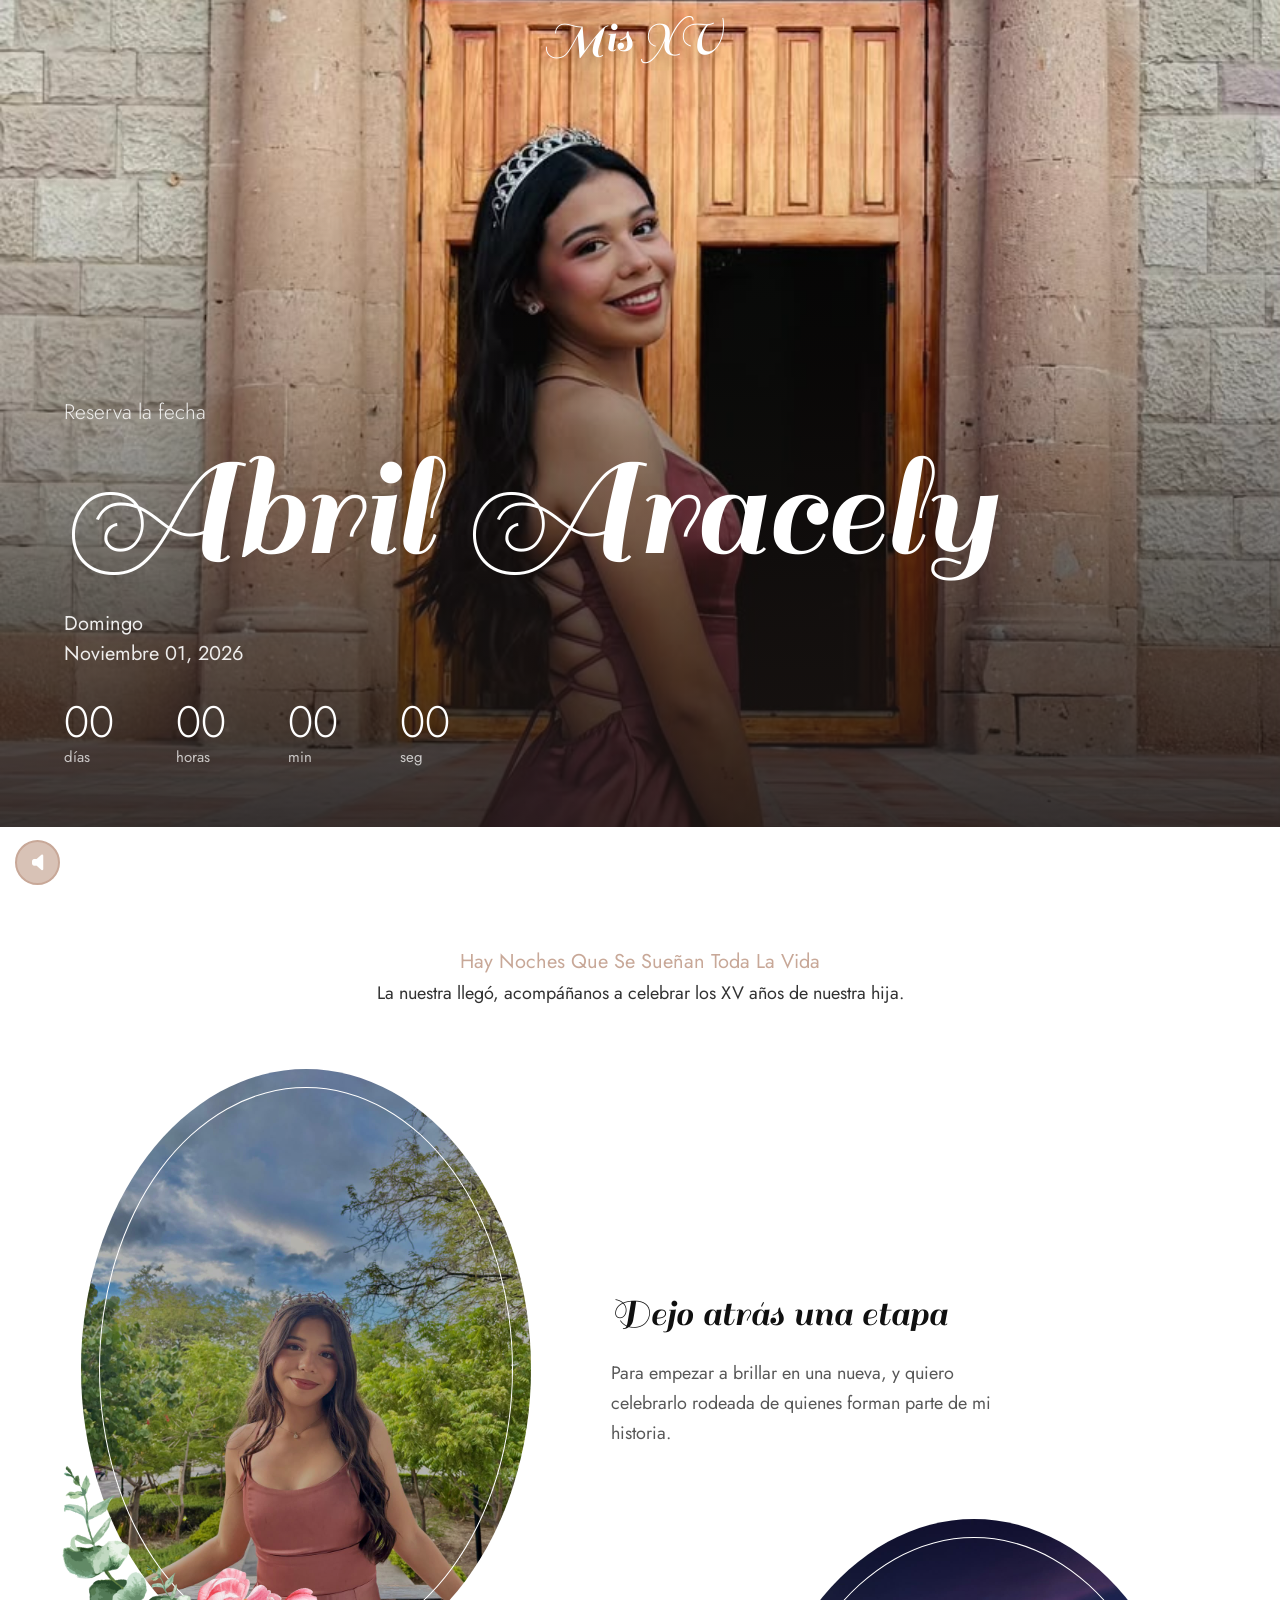
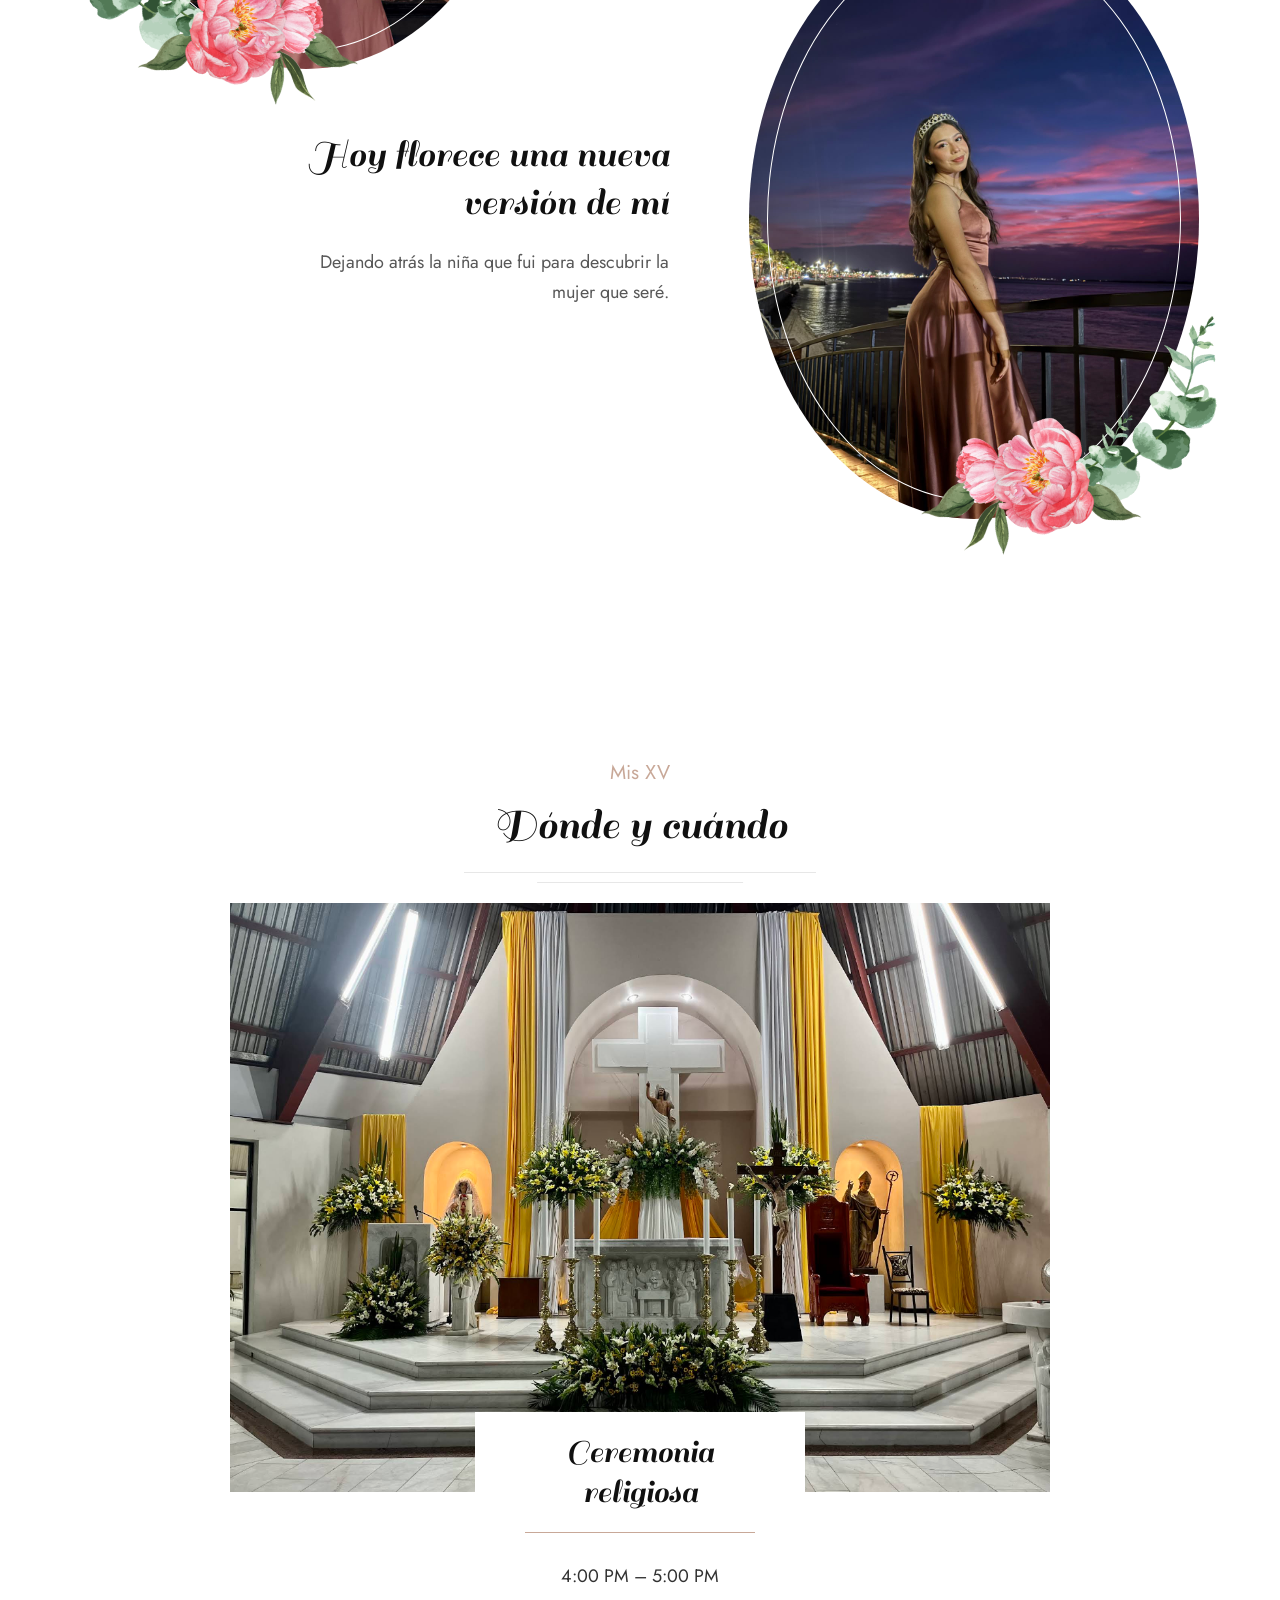
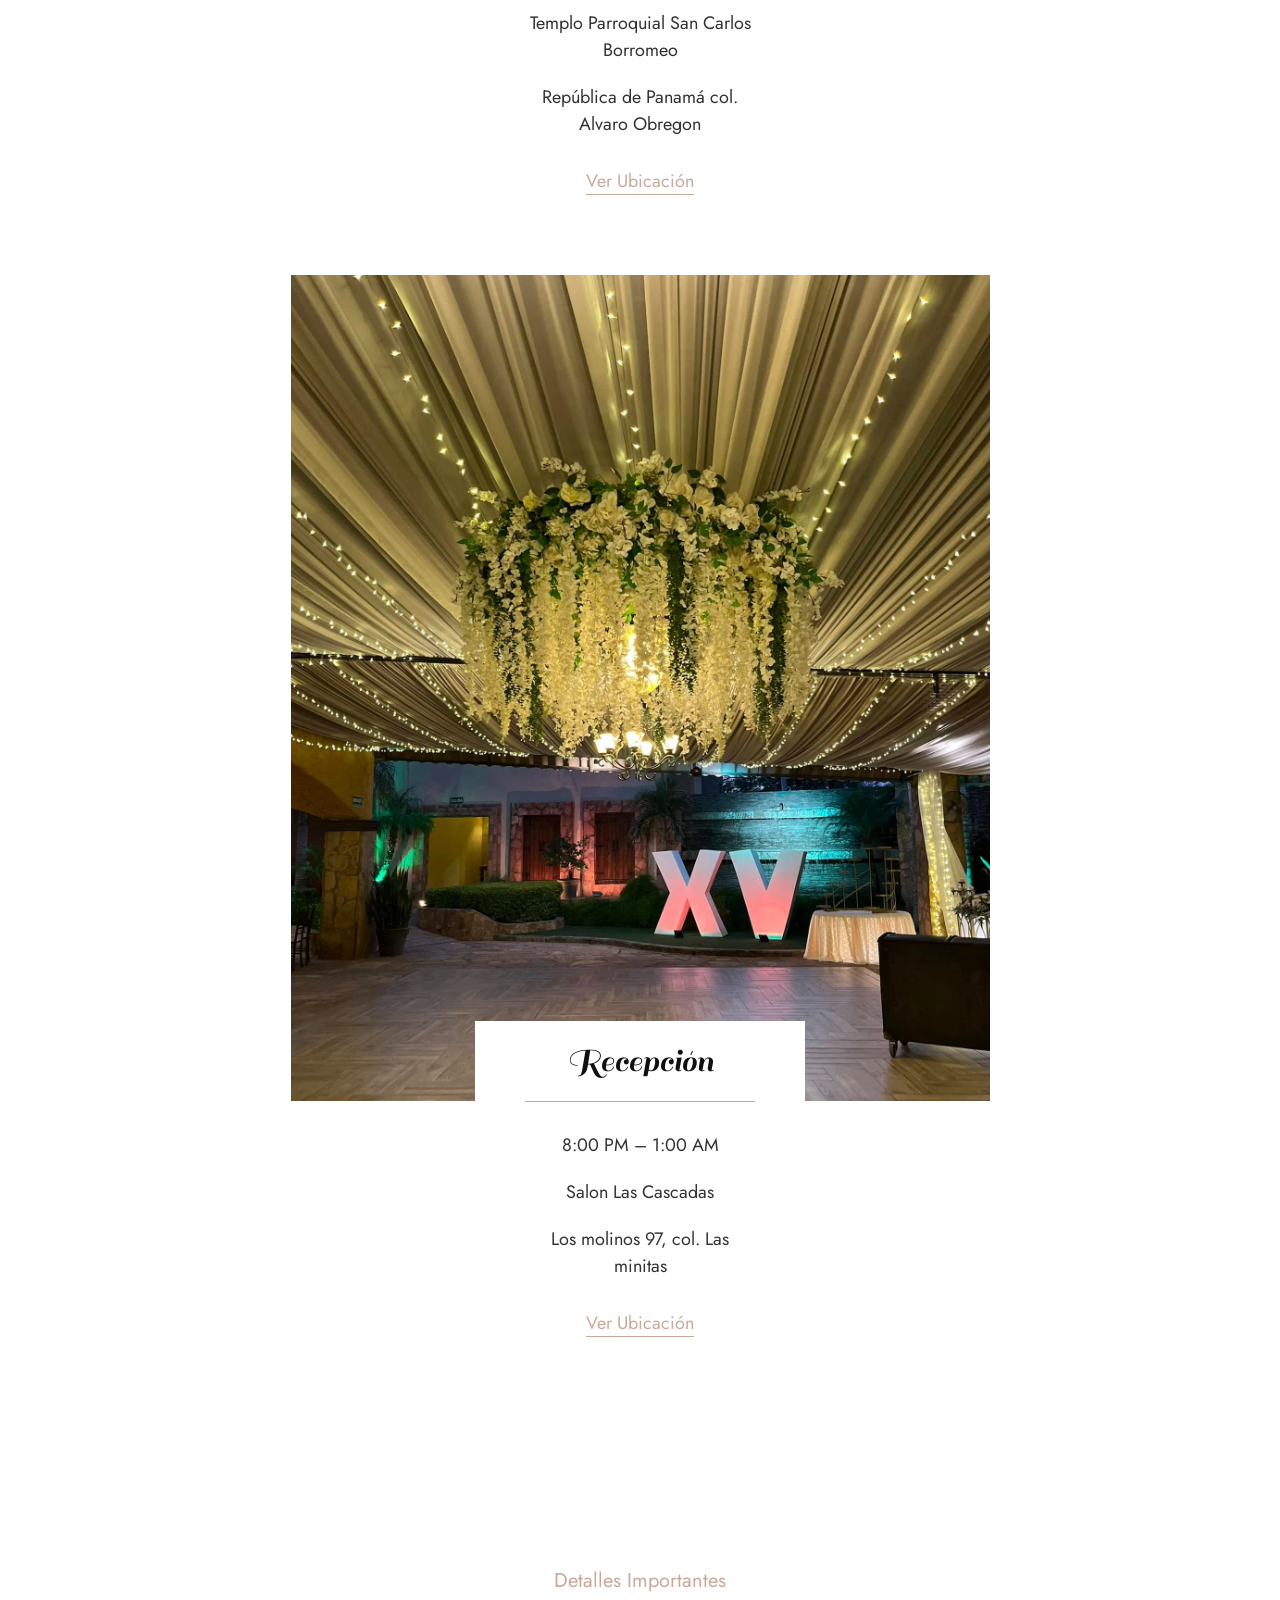
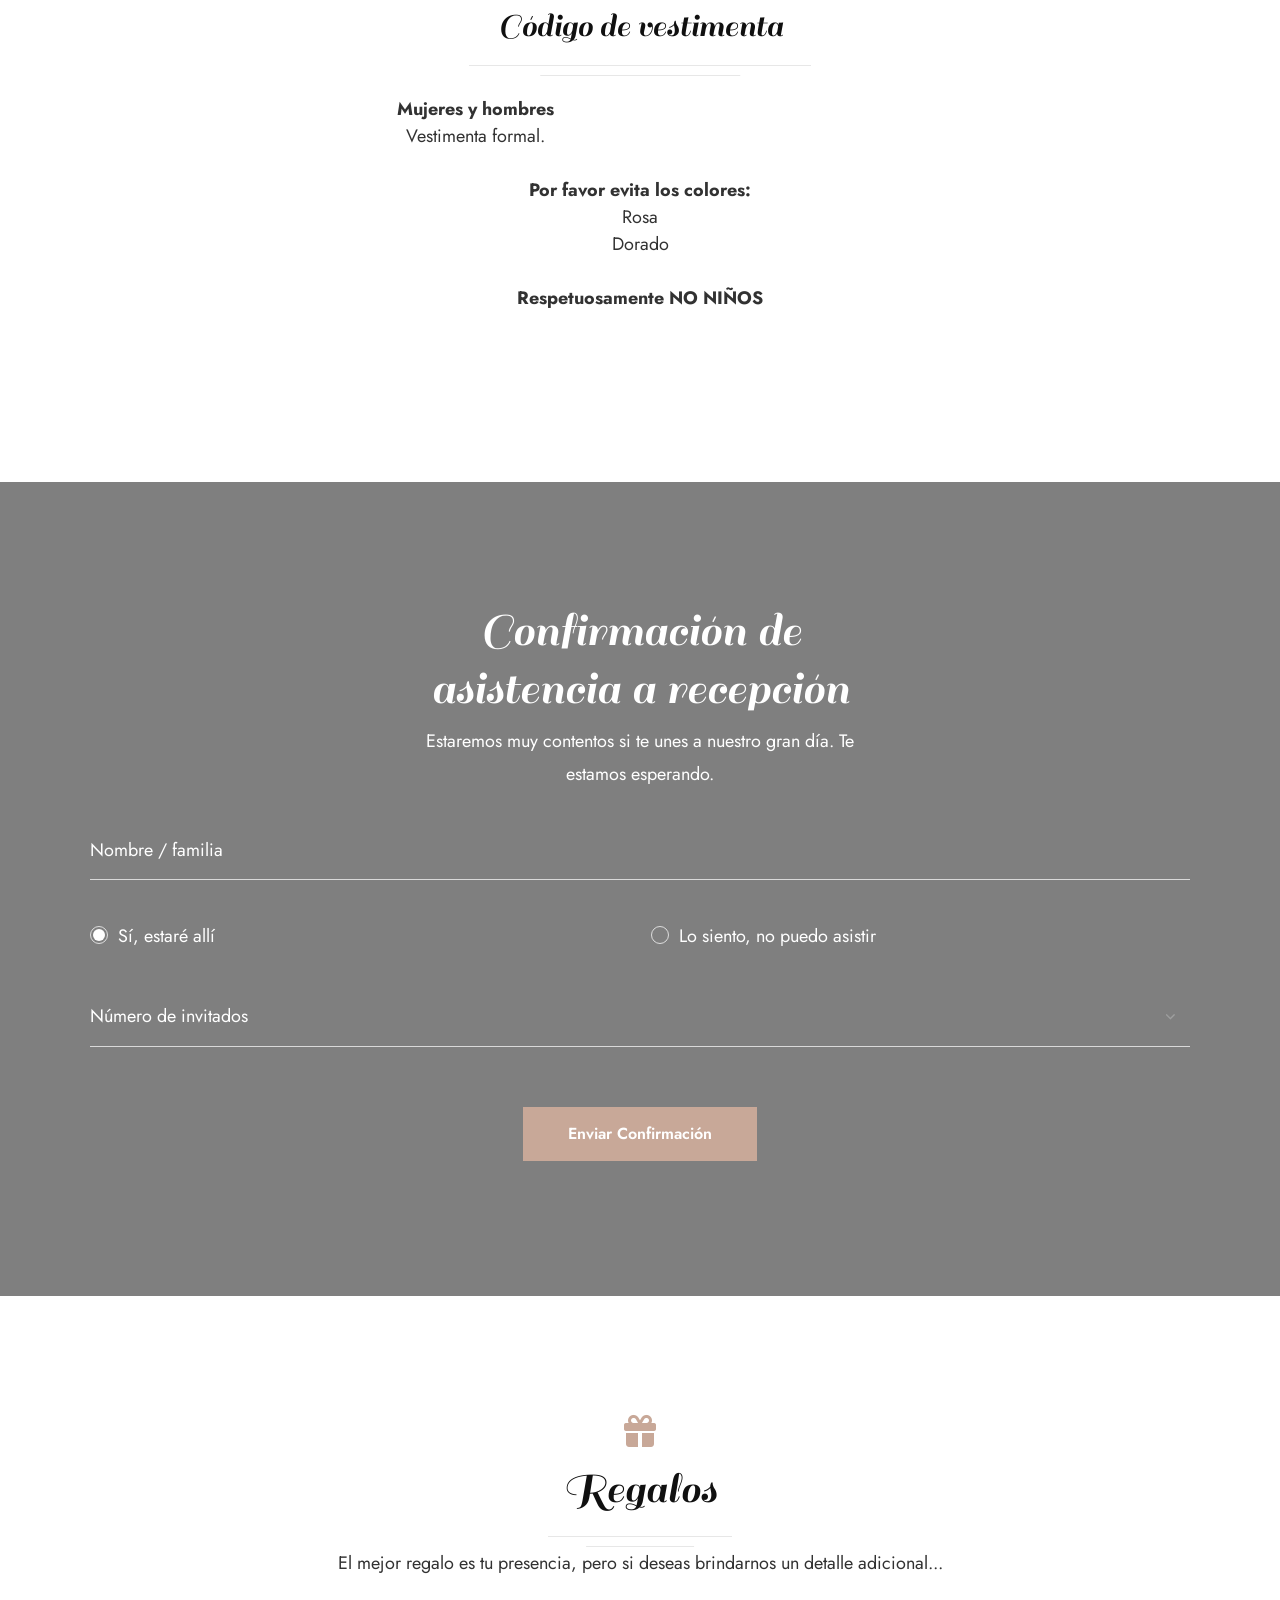
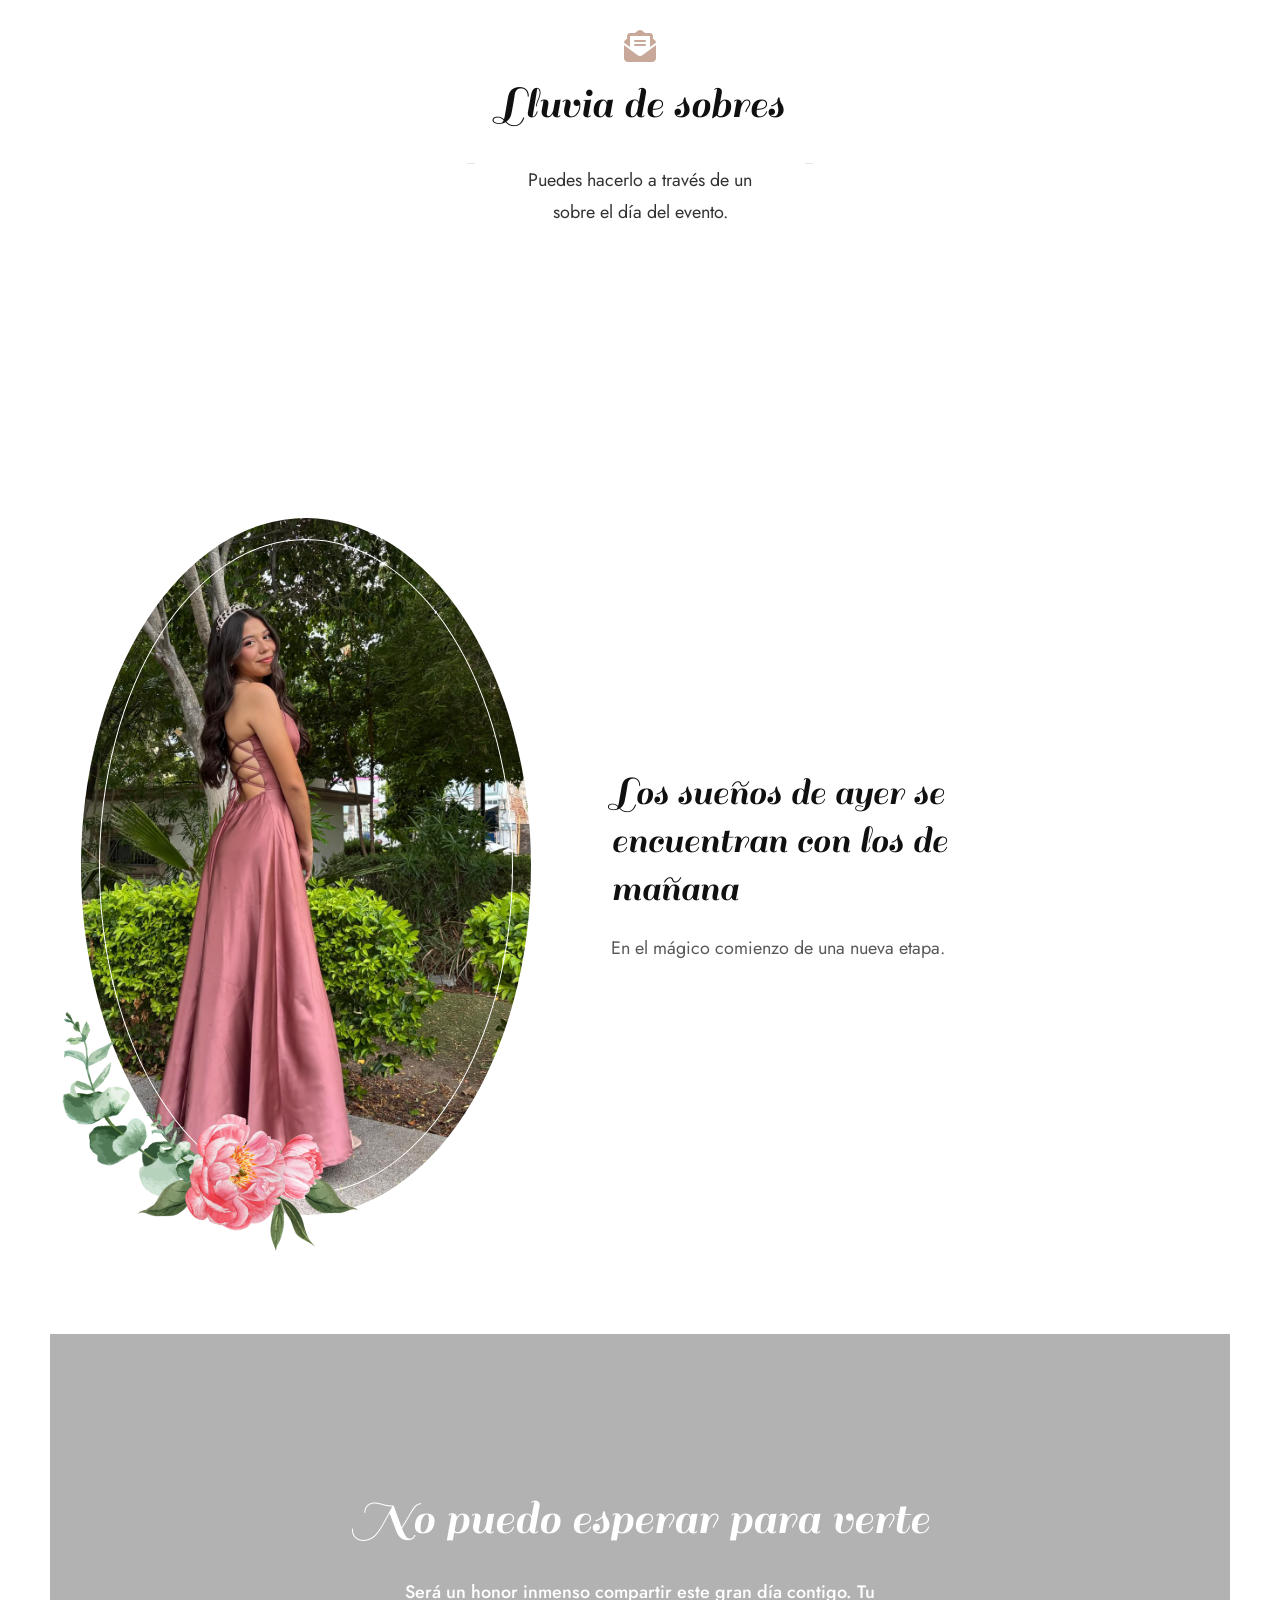
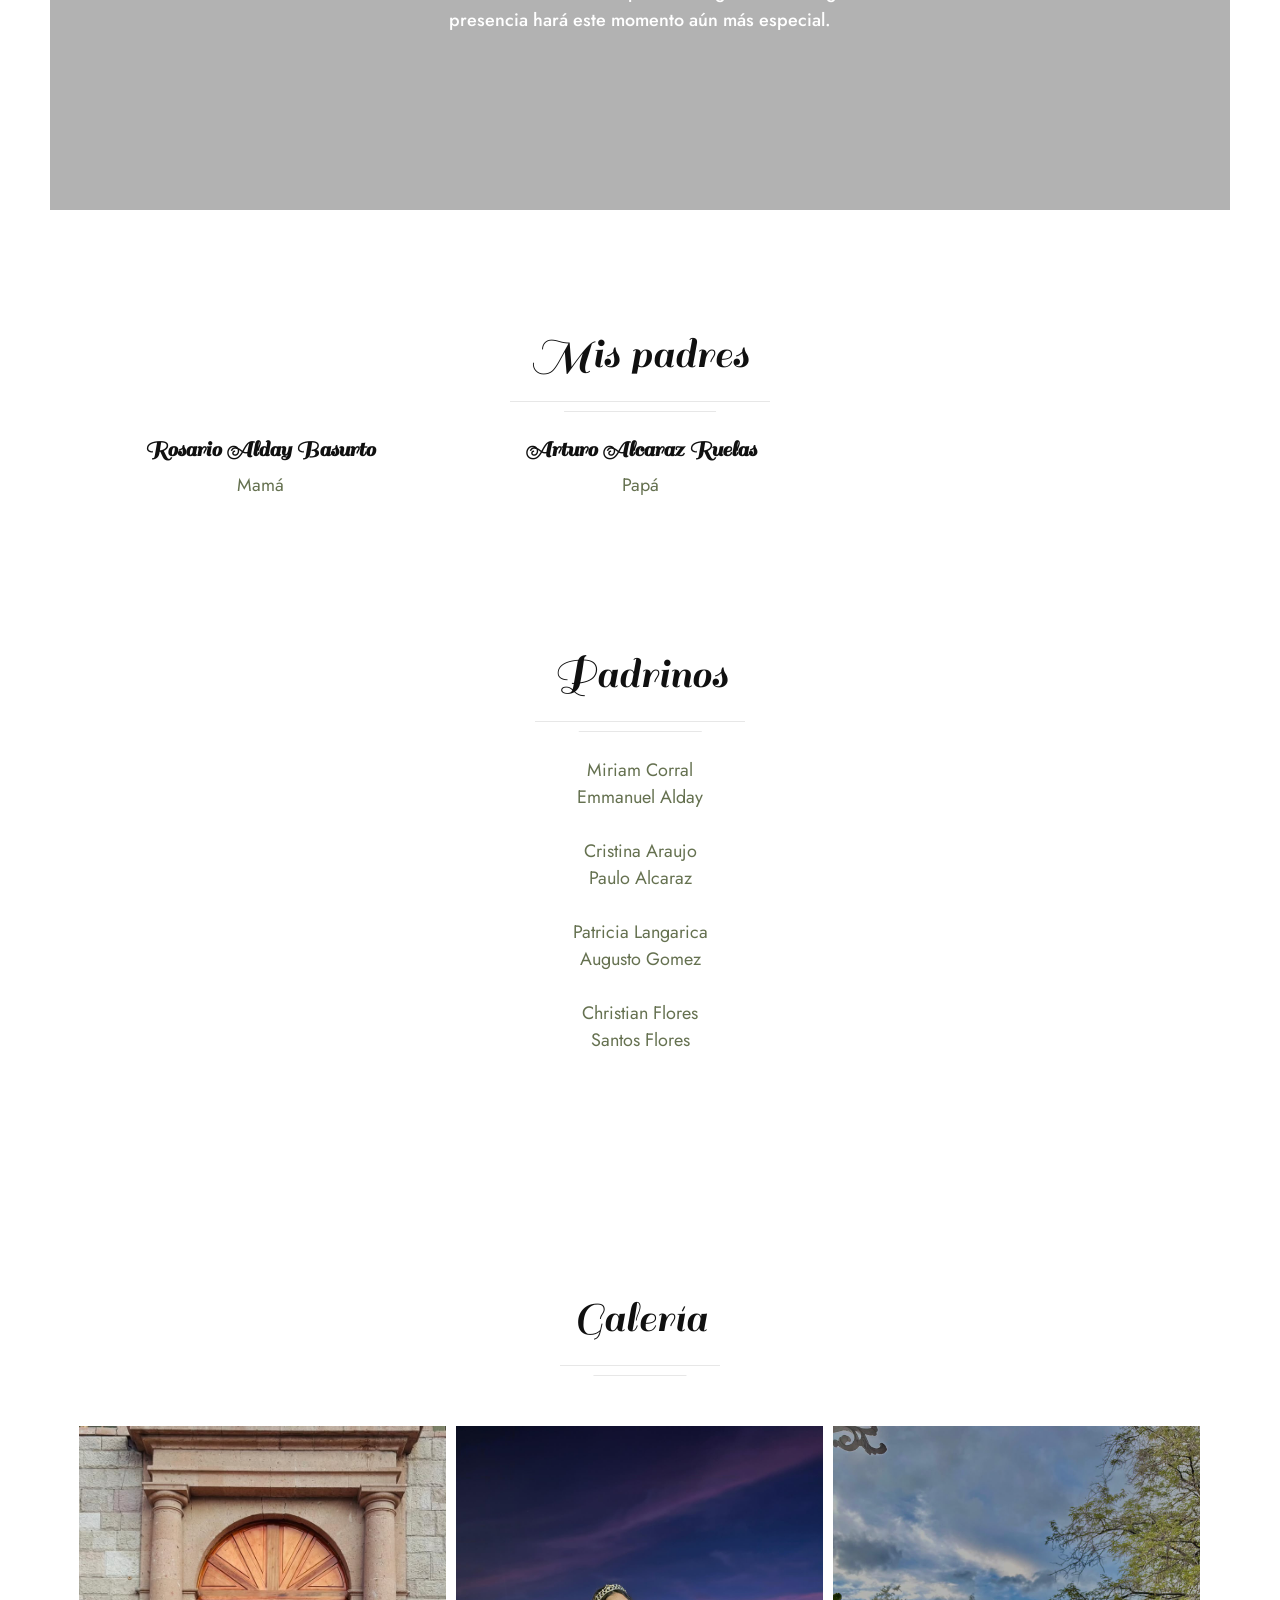
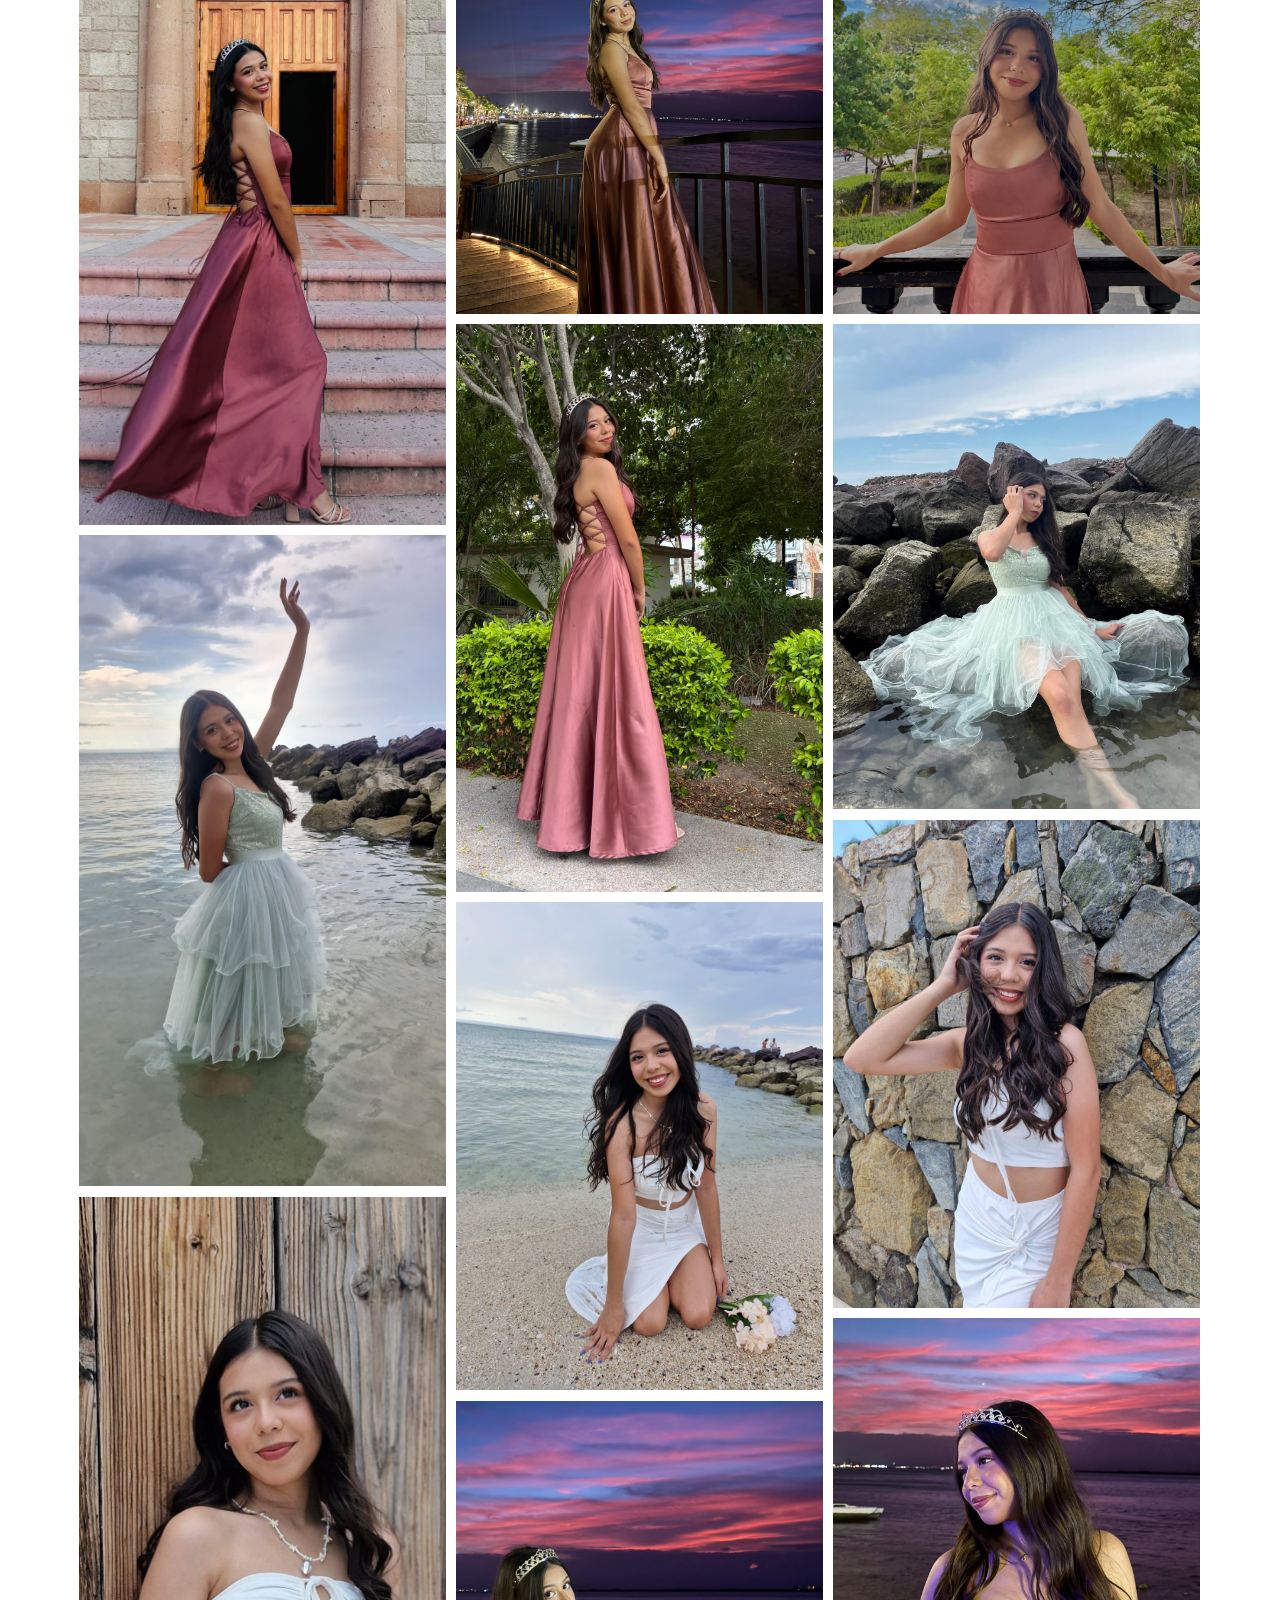
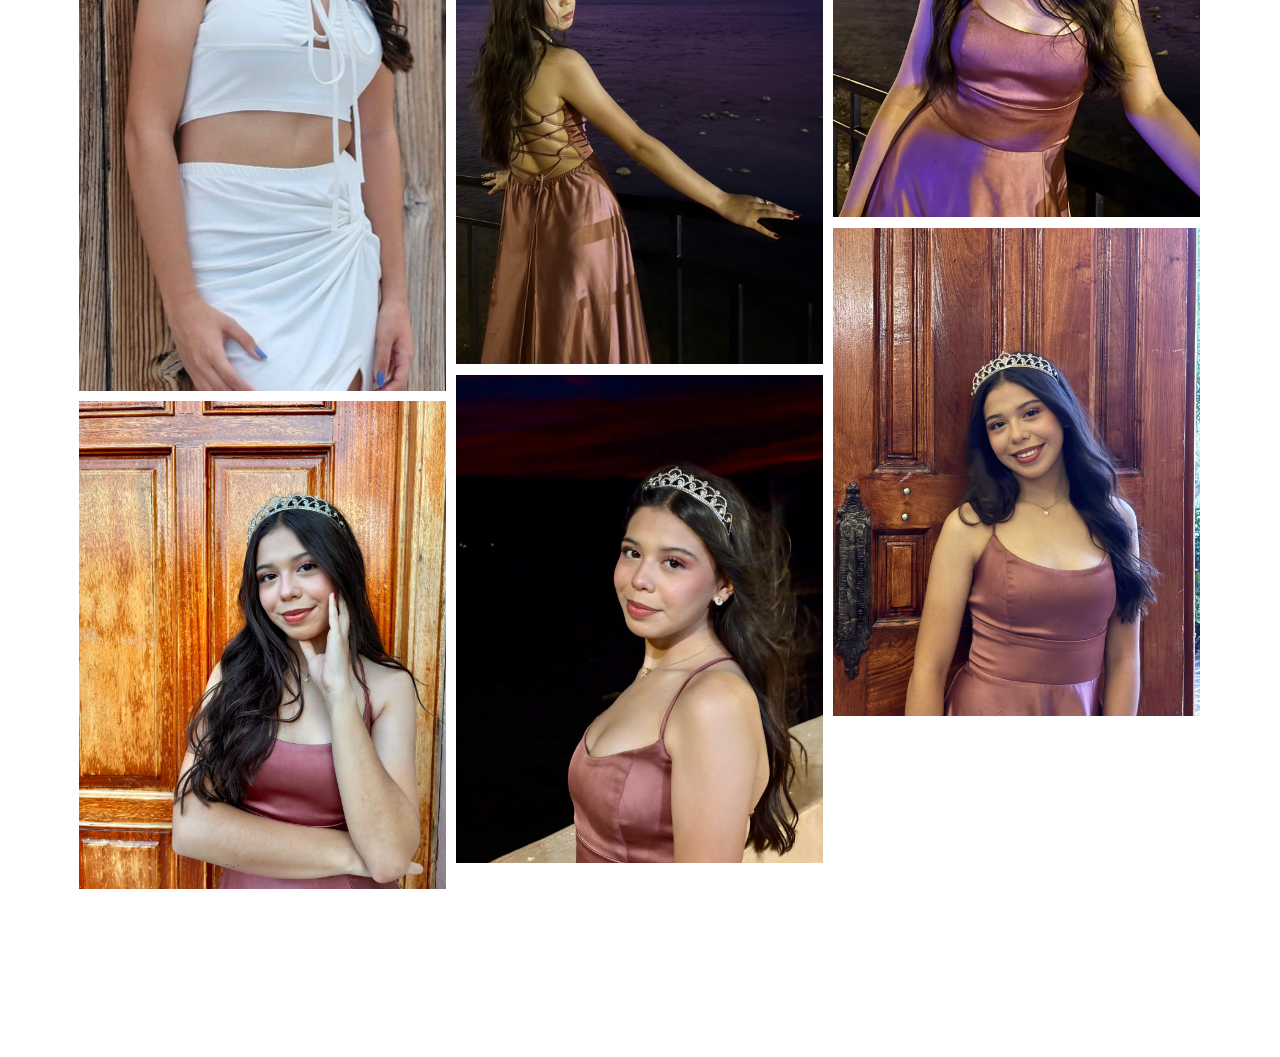
==== index.html @ 2ded85b4 "invitacion xv" ====
<!DOCTYPE html>
<html lang="en">

<head>
    <meta name="description" content="Quiero que vivas este momento tan especial junto a nosotros.">
    <meta name="robots" content="index, follow, max-snippet:-1, max-video-preview:-1, max-image-preview:large">
    
    <meta property="og:locale" content="es_ES">
    <meta property="og:type" content="article">
    <meta property="og:title" content="Abril Aracely - Mis XV">
    <meta property="og:description" content="¡Estás Invitado! Acompáñanos en este día tan importante.">
    
    <meta property="og:image" content="https://invitacionmisxv.github.io/assets/images/portfolio/16.jpg">
    
    <meta property="og:image:width" content="500">
    <meta property="og:image:height" content="350">
    <meta property="og:image:alt" content="Abril Aracely - Mis XV">
    <meta property="og:image:type" content="image/jpeg">


    <meta charset="utf-8">
    <meta http-equiv="X-UA-Compatible" content="IE=edge">
    <meta name="viewport" content="width=device-width, initial-scale=1">
    <meta name="author" content="wpOceans">
    <link rel="shortcut icon" type="image/png" href="assets/images/favicon.png">
    <title> Abril Aracely - Mis XV</title>
    <link href="assets/css/themify-icons.css" rel="stylesheet">
    <link href="assets/css/font-awesome.min.css" rel="stylesheet">
    <link rel="stylesheet" href="https://cdnjs.cloudflare.com/ajax/libs/font-awesome/6.5.0/css/all.min.css">
    <link href="assets/css/flaticon.css" rel="stylesheet">
    <link href="assets/css/bootstrap.min.css" rel="stylesheet">
    <link href="assets/css/magnific-popup.css" rel="stylesheet">
    <link href="assets/css/animate.css" rel="stylesheet">
    <link href="assets/css/owl.carousel.css" rel="stylesheet">
    <link href="assets/css/owl.theme.css" rel="stylesheet">
    <link href="assets/css/slick.css" rel="stylesheet">
    <link href="assets/css/slick-theme.css" rel="stylesheet">
    <link href="assets/css/swiper.min.css" rel="stylesheet">
    <link href="assets/css/nice-select.css" rel="stylesheet">
    <link href="assets/css/owl.transitions.css" rel="stylesheet">
    <link href="assets/css/jquery.fancybox.css" rel="stylesheet">
    <link href="assets/css/odometer-theme-default.css" rel="stylesheet">
    <link href="assets/css/style.css" rel="stylesheet">
    <link href="assets/css/cover-story.css" rel="stylesheet">
</head>

<body>
    <div class="parallax-fixed-bg"></div>

    <!-- start page-wrapper -->
    <div class="page-wrapper">
        <!-- start preloader -->
        <div class="preloader">
            <div class="vertical-centered-box">
                <div class="content">
                    <div class="loader-circle"></div>
                    <div class="loader-line-mask">
                        <div class="loader-line"></div>
                    </div>
                    <img src="assets/images/preloader.png" alt="">
                </div>
            </div>
        </div>
        <!-- end preloader -->

        <!-- Start header -->
        <header id="header section-content">
            <div class="wpo-site-header wpo-site-header-s1">
                <nav class="navigation navbar navbar-expand-lg navbar-light">
                    <div class="container-fluid">
                        <div class="row align-items-center">
                            <div class="col-12">
                                <div class="navbar-header">
                                    <a class="navbar-brand logo" href="index.html">Mis XV</a>
                                </div>
                            </div>
                        </div>
                    </div><!-- end of container -->
                </nav>
            </div>
        </header>
        <!-- end of header -->
        <!-- start of hero -->
        <section class="cover" id="cover">
            <div class="cover__media">
                <img class="cover__img" src="assets/images/slider/s1.jpg" alt="Abril Aracely"
                    fetchpriority="high" decoding="async">
            </div>

            <div class="cover__body">
                <p class="cover__kicker">Reserva la fecha</p>
                <h1 class="cover__name">Abril Aracely</h1>
                <p class="cover__when">
                    <span>Domingo</span>
                    <span>Noviembre 01, 2026</span>
                </p>
                <div class="cover__countdown">
                    <div id="clock"></div>
                </div>
            </div>
        </section>
        <!-- end of hero slider -->

        <!-- start wpo-couple-section -->
        <!--<section class="wpo-couple-section section-padding section-content d-none" id="couple">
            <div class="container">
                <div class="couple-area clearfix">
                    <div class="row align-items-center">
                        <div class="col col-xl-3 col-lg-4 col-12">
                            <div class="text-grid wow fadeInLeftSlow" data-wow-duration="800ms">
                                <h3>Alondra</h3>
                                <p>Ella no es solo una novia, sino una mujer de gracia, fortaleza y bondad. Con cada sonrisa, aporta calidez a quienes la rodean, y con cada paso, lleva el amor de su familia y amigos. Hoy, se encuentra radiante, una visión de belleza y esperanza, lista para comenzar el viaje de juntos para toda la vida. Su corazón rebosa de amor, su espiritu brilla con alegria y su historia continúa mientras camina de la mano hacia un nuevo capítulo de la vida.</p>
                                <div class="social d-none">
                                    <ul>
                                        <li><a href="#"><i class="ti-facebook"></i></a></li>
                                        <li><a href="#"><i class="ti-twitter-alt"></i></a></li>
                                        <li><a href="#"><i class="ti-instagram"></i></a></li>
                                    </ul>
                                </div>
                            </div>
                        </div>
                        <div class="col col-xl-6 col-lg-4 col-12">
                            <div class="middle-couple-pic-wrap">
                                <div class="middle-couple-pic wow zoomIn" data-wow-duration="1000ms">
                                    <div class="middle-couple-pic-inner"
                                        style="mask-image: url(./assets/images/couple/shape.png); -webkit-mask-image: url(./assets/images/couple/shape.png);">
                                        <img src="assets/images/couple/1.jpg" alt="">
                                    </div>
                                    <div class="bottom-shadow">
                                        <img src="assets/images/couple/shadow.png" alt="">
                                    </div>
                                </div>
                            </div>
                        </div>
                        <div class="col col-xl-3 col-lg-4 col-12">
                            <div class="text-grid wow fadeInRightSlow" data-wow-duration="800ms">
                                <h3>Martín</h3>
                                <p>Él no es solo un novio, sino un hombre de devoción, fuerza y sinceridad. Con cada palabra, ofrece consuelo, y con cada acción, demuestra su amor inquebrantable. Hoy, se encuentra con orgullo y alegría, listo para honrar los votos de para toda la vida. Su corazón late con gratitud, su espíritu brilla con esperanza, y su historia continúa mientras toma la mano de su amada para caminar juntos hacia un nuevo capítulo de la vida.</p>
                                <div class="social d-none">
                                    <ul>
                                        <li><a href="#"><i class="ti-facebook"></i></a></li>
                                        <li><a href="#"><i class="ti-twitter-alt"></i></a></li>
                                        <li><a href="#"><i class="ti-instagram"></i></a></li>
                                    </ul>
                                </div>
                            </div>
                        </div>
                    </div>
                </div>
            </div> 
        </section>-->
        <!-- end wpo-couple-section -->

        <!-- start wpo-story-section -->
        <section class="wpo-story-section section-padding section-content" id="story">
            <div class="container">
                <div class="wpo-section-title">
                    <span>Hay noches que se sueñan toda la vida</span>
                    <p>La nuestra llegó, acompáñanos a celebrar los XV años de nuestra hija.</p>
                </div>
                <div class="wpo-story-wrap">
                    <div class="wpo-story-item">
                        <div class="wpo-story-img-wrap wow fadeInLeftSlow" data-wow-duration="1700ms">
                            <div class="wpo-story-img">
                                <img src="assets/images/story/1.jpg" alt="">
                            </div>
                            <div class="wpo-img-shape">
                                <img src="assets/images/story/shape.jpg" alt="">
                            </div>
                        </div>
                        <div class="wpo-story-content">
                            <div class="wpo-story-content-inner wow fadeInRightSlow" data-wow-duration="1700ms">
                                <span class="d-none">15 June, 2014</span>
                                <h2>Dejo atrás una etapa</h2>
                                <p>
                                    Para empezar a brillar en una nueva, y quiero celebrarlo rodeada de quienes forman parte de mi historia. 
                                </p>
                            </div>
                        </div>
                    </div>
                    <div class="wpo-story-item">
                        <div class="wpo-story-img-wrap wow fadeInRightSlow" data-wow-duration="1700ms">
                            <div class="wpo-story-img">
                                <img src="assets/images/story/2.jpg" alt="">
                            </div>
                            <div class="wpo-img-shape">
                                <img src="assets/images/story/shape2.jpg" alt="">
                            </div>
                        </div>
                        <div class="wpo-story-content">
                            <div class="wpo-story-content-inner wow fadeInLeftSlow" data-wow-duration="1700ms">
                                <span class="d-none">02 Nov, 2020</span>
                                <h2>Hoy florece una nueva versión de mí</h2>
                                <p>Dejando atrás la niña que fui para descubrir la mujer que seré.</p>
                            </div>
                        </div>
                    </div>
                </div>
            </div> <!-- end container -->
        </section>
        <!-- end story-section -->

        <!-- start UBICACIONES-section -->
        <section class="wpo-event-section section-padding section-content" id="event">
            <div class="container">
                <div class="wpo-section-title mb-30">
                    <span>Mis XV</span>
                    <h2>Dónde y cuándo</h2>
                </div>
                <div class="wpo-event-wrap">
                    <div class="row">
                        <div class="col col-12">
                            <div class="wpo-event-item wow fadeInUp" data-wow-duration="1200ms">
                                <div class="wpo-event-img">
                                    <div class="wpo-event-img-inner">
                                        <img src="assets/images/event/2.jpg" alt="">
                                    </div>
                                </div>
                                <div class="wpo-event-text">
                                    <div class="title">
                                        <h2>Ceremonia religiosa</h2>
                                    </div>
                                    <ul>
                                        <li>4:00 PM – 5:00 PM</li>
                                        <li>Templo Parroquial San Carlos Borromeo</li>
                                        <li>República de Panamá col. Alvaro Obregon </li>
                                        <li> 
                                            <a href="https://maps.app.goo.gl/Rga9jJ6Czep2GPYC7" 
                                                target="_blank" 
                                                rel="noopener noreferrer">
                                            Ver ubicación
                                            </a>
                                        </li>
                                    </ul>
                                </div>
                            </div>
                        </div>
                        <div class="col col-12">
                            <div class="wpo-event-item wow fadeInUp" data-wow-duration="1400ms">
                                <div class="wpo-event-img">
                                    <div class="wpo-event-img-inner">
                                        <img src="assets/images/event/3.jpg" alt="">
                                    </div>
                                </div>
                                <div class="wpo-event-text">
                                    <div class="title">
                                        <h2>Recepción</h2>
                                    </div>
                                    <ul>
                                        <li>8:00 PM – 1:00 AM</li>
                                        <li>Salon Las Cascadas</li>
                                        <li>Los molinos 97,  col. Las minitas</li>
                                        <li> 
                                            <a href="https://maps.app.goo.gl/1maxkYQ3M9c21UJ56" 
                                                target="_blank" 
                                                rel="noopener noreferrer">
                                            Ver ubicación
                                            </a>
                                        </li>
                                    </ul>
                                </div>
                            </div>
                        </div>
                    </div>
                </div>

            </div> <!-- end container -->
        </section>
        <!-- end UBICACIONES-section -->

        <!-- start Dress Code section -->
        <section class="wpo-event-section section-padding section-content" id="dresscode">
            <div class="container">

                <div class="wpo-event-wrap">
                    <div class="row justify-content-center">
                        
                        <div class="col col-lg-8 col-md-10 col-12">
                            <div class="wpo-event-item wow fadeInUp" data-wow-duration="1200ms">
                                
                                <div class="wpo-event-text dress-code text-center">
                                    <div class="wpo-section-title mb-30">
                                        <span>Detalles importantes</span>
                                        <h2 class="none-border-bottom">Código de vestimenta</h2>
                                    </div>
                                    <div class="wpo-team-text">
                                        <div class="row text-center">
                                            <div class="col col-lg-6 col-md-6 col-12">                                                
                                                <strong>Mujeres y hombres</strong><br>
                                                <span>Vestimenta formal.</span><br><br>
                                            </div>
                                        </div>

                                        <strong>Por favor evita los colores:</strong><br>
                                        <span>Rosa</span><br>
                                        <span>Dorado</span><br><br>

                                        <strong>Respetuosamente NO NIÑOS</strong><br>
                                    </div>

                                </div>

                            </div>
                        </div>

                    </div>
                </div>
            </div> 
        </section>
        <!-- end Dress Code section -->

        <!-- start of CONFIRMACION DE ASISTENCIA-section -->
        <section class="wpo-contact-section section-padding section-content-parallaxeable"
                 data-bg="assets/images/rsvp-bg.jpg" 
                 id="RSVP">
            
            <div class="container">
                <div class="row justify-content-center">
                    <div class="col col-lg-12 col-md-12 col-12">
                        <div class="wpo-contact-section-wrapper">
                            <div class="wpo-contact-section-inner">
                                <div class="wpo-contact-form-area">
                                    <div class="wpo-contact-title">
                                        <h2>Confirmación de asistencia a recepción</h2>
                                        <p>Estaremos muy contentos si te unes a nuestro gran día. Te estamos esperando.</p>
                                    </div>
                                    <form class="contact-validation-active" id="contact-form-main">
                                        <div class="row">
                                            <div class="col-lg-12 col-md-12 col-12">
                                                <input type="text" class="form-control" name="name" id="name"
                                                    placeholder="Nombre / familia" required>
                                            </div>

                                            <div class="col-lg-12 col-md-12 col-12">
                                                <div class="radio-buttons">
                                                    <div class="row">
                                                        <div class="col-lg-6 col-md-6 col-12">
                                                            <p>
                                                                <input type="radio" id="attend" name="asistencia" value="Sí asistiré" checked>
                                                                <label for="attend">Sí, estaré allí</label>
                                                            </p>
                                                        </div>
                                                        <div class="col-lg-6 col-md-6 col-12">
                                                            <p>
                                                                <input type="radio" id="not" name="asistencia" value="No asistiré">
                                                                <label for="not">Lo siento, no puedo asistir</label>
                                                            </p>
                                                        </div>
                                                    </div>
                                                </div>
                                            </div>

                                            <div class="col-lg-12 col-md-12 col-12">
                                                <select name="guest" class="form-control" id="guest" required>
                                                    <option disabled="disabled" selected>Número de invitados</option>
                                                    <option>01</option>
                                                    <option>02</option>
                                                    <option>03</option>
                                                </select>
                                            </div>
                                        </div>

                                        <div class="submit-area">
                                            <button type="submit" class="theme-btn">Enviar confirmación</button>
                                            <div id="c-loader">
                                                <i class="ti-reload"></i>
                                            </div>
                                        </div>

                                        <div class="clearfix error-handling-messages">
                                            <div id="success">
                                                Gracias por confirmar!
                                            </div>
                                            <div id="warning" class="warnin-confirmation-msg">
                                                Por favor, selecciona el número de invitados.
                                            </div>
                                            <div id="error">
                                                Ocurrió un error al enviar el mensaje.
                                            </div>
                                        </div>
                                    </form>
                                </div>
                            </div>
                        </div>
                    </div>
                </div>
            </div>
        </section>
        <script>
            document.addEventListener("DOMContentLoaded", function() {

            const form = document.getElementById("contact-form-main");
            const successMsg = document.getElementById("success");
            const warningMsg = document.getElementById("warning");
            const errorMsg = document.getElementById("error");

            const attendYes = document.getElementById("attend");
            const attendNo = document.getElementById("not");
            const guestSelect = document.querySelector("select[name='guest']");

            // Estado inicial
            attendYes.checked = true;
            guestSelect.disabled = false;
            guestSelect.value = "Número de invitados";

            // --- CAMBIOS ENTRE ASISTE / NO ASISTE ---
            attendYes.addEventListener("change", function () {
                guestSelect.disabled = false;
                //guestSelect.value = "01";
                guestSelect.value = "Número de invitados";
            });

            attendNo.addEventListener("change", function () {
                guestSelect.disabled = true;
                guestSelect.value = "00";
            });

            // --- SUBMIT ---
            form.addEventListener("submit", function(e) {
                e.preventDefault();

                const name = document.querySelector("#name").value.trim();
                const attending = attendYes.checked ? "Sí asistiré" : "No asistiré";
                const guests = guestSelect.value;

                if(attendNo.checked || (guests != "Número de invitados" && guests != "" && guests != null)){
                    // Mensaje éxito local
                    successMsg.style.display = "block";
                    warningMsg.style.display = "none";
                    errorMsg.style.display = "none";


                    // --- ENVIAR SIEMPRE A WHATSAPP ---
                    const phone = "5216621832520";

                    let message =
                        `XV%0A` +
                        `Confirmación de asistencia:%0A` +
                        `Nombre: ${name}%0A` +
                        `Asistencia: ${attending}%0A`;
                    if(attendYes.checked){
                        message += `Invitados: ${guests}`;
                    }
                    const url = `https://wa.me/${phone}?text=${message}`;
                    window.open(url, "_blank");

                    // Reset del form después de enviar
                    form.reset();

                    // Restaurar estado inicial
                    attendYes.checked = true;
                    guestSelect.disabled = false;
                    guestSelect.value = "Número de invitados";
                }else{
                    successMsg.style.display = "none";
                    warningMsg.style.display = "block";
                    errorMsg.style.display = "none";
                }

            });
        });
        </script>
        <!-- end of CONFIRMACION DE ASISTENCIA-section -->

        <!-- start Gifts section -->
        <section class="wpo-event-section section-padding section-content" id="gifts">
            <div class="container">

                <!-- Texto general -->
                <div class="wpo-section-title margin-bottom-10">
                    <span><i class="fas fa-gift font-size-xxl"></i></span>
                    <h2>Regalos</h2>
                </div>

                <div class="row justify-content-center">
                    <div class="col col-lg-8 col-md-10 col-12">
                        <p class="text-center gift-description">
                            El mejor regalo es tu presencia, pero si deseas brindarnos un detalle adicional...
                        </p>
                    </div>
                </div>

                <div class="wpo-event-wrap">
                    <div class="row justify-content-center">

                        <!-- Lluvia de Sobres -->
                        <div class="col col-lg-8 col-md-10 col-12">
                            <div class="wpo-event-item wow fadeInUp" data-wow-duration="1200ms">
                                <div class="wpo-section-title">
                                    <span><i class="fas fa-envelope-open-text font-size-xxl"></i></span>
                                    <h2 class="padding-bottom-32">Lluvia de sobres</h2>
                                </div>
                                <div class="wpo-event-text text-center">
                                    <p>
                                        Puedes hacerlo a través de un sobre el día del evento.
                                    </p>
                                </div>
                            </div>
                        </div>

                        <!-- Mesa de regalos Amazon -->
                        <div class="col col-lg-8 col-md-10 col-12 d-none">
                            <div class="wpo-event-item wow fadeInUp" data-wow-duration="1200ms">
                                <div class="wpo-section-title">
                                    <span><i class="fab fa-amazon font-size-xxl"></i></span>
                                    <h2 class="padding-bottom-32">Mesa de regalos Amazon</h2>
                                </div>
                                <div class="wpo-event-text text-center">
                                    <p>
                                        Además contamos con mesa de regalos.
                                        <a href="#" class="theme-btn margin-bottom-15">Ver mesa de regalos</a>
                                    </p>
                                </div>
                            </div>
                        </div>

                    </div> <!-- row -->
                </div> <!-- wrap -->

            </div> 
        </section>
        <!-- end Gifts section -->


        <!-- start wpo-story-section -->
        <section class="wpo-story-section section-padding section-content" id="story2">
            <div class="container">
                <div class="wpo-story-wrap">
                    <div class="wpo-story-item">
                        <div class="wpo-story-img-wrap wow fadeInLeftSlow" data-wow-duration="1700ms">
                            <div class="wpo-story-img">
                                <img src="assets/images/story/3.jpg" alt="">
                            </div>
                            <div class="wpo-img-shape">
                                <img src="assets/images/story/shape.jpg" alt="">
                            </div>
                        </div>
                        <div class="wpo-story-content">
                            <div class="wpo-story-content-inner wow fadeInRightSlow" data-wow-duration="1700ms">
                                <span class="d-none">15 Apr, 2021</span>
                                <h2>Los sueños de ayer se encuentran con los de mañana</h2>
                                <p>En el mágico comienzo de una nueva etapa.</p>
                            </div>
                        </div>
                    </div>
                </div>
            </div> <!-- end container -->
        </section>
        <!-- end story-section -->

        <!-- start wpo-cta-section -->
        <div class="wpo-cta-section section-content section-content-parallaxeable"
             data-bg="assets/images/portfolio/12.jpg" >            
            <div class="wpo-cta-item">
                <h2>No puedo esperar para verte</h2>
                <p>Será un honor inmenso compartir este gran día contigo. Tu presencia hará este momento aún más especial.</p>
            </div>
        </div>
        <!-- end wpo-cta-section -->

        <!-- start wpo-team-section -->
        <section class="wpo-team-section pt-0 section-padding section-content" id="team">
            <div class="container">
                <div class="wpo-section-title margin-bottom-15">
                    <span class="d-none">Our Organizers</span>
                    <br>
                    <br>
                    <br>
                    <br>
                    <h2>Mis padres</h2>
                </div>
                <div class="wpo-team-wrap">
                    <div class="row">
                        <div class="col-lg-4 col-md-6 col-sm-6 col-12">
                            <div class="wpo-team-item wow fadeInUp" data-wow-duration="1000ms">
                                <div class="wpo-team-text">
                                    <h4>Rosario Alday Basurto</h4>
                                    <span>Mamá</span>
                                </div>
                            </div>
                        </div>
                        <div class="col-lg-4 col-md-6 col-sm-6 col-12">
                            <div class="wpo-team-item wow fadeInUp" data-wow-duration="1200ms">
                                <div class="wpo-team-text">
                                    <h4>Arturo Alcaraz Ruelas </h4>
                                    <span>Papá</span>
                                </div>
                            </div>
                        </div>
                    </div>
                </div>                
                <div class="wpo-section-title margin-bottom-15">
                    <br>
                    <br>
                    <br>
                    <br>
                    <span class="d-none">Our Organizers</span>
                    <h2>Padrinos</h2>
                </div>
                <div class="wpo-team-wrap">
                    <div class="row">
                        <div class="col-12">
                            <div class="wpo-team-item wow fadeInUp" data-wow-duration="1000ms">
                                <div class="wpo-team-text">
                                    <span>Miriam Corral</span><br>
                                    <span>Emmanuel Alday</span><br>
                                    <br>
                                    <span>Cristina Araujo</span><br>
                                    <span>Paulo Alcaraz</span><br>
                                    <br>
                                    <span>Patricia Langarica</span><br>
                                    <span>Augusto Gomez</span><br>
                                    <br>
                                    <span>Christian Flores</span><br>
                                    <span>Santos Flores</span><br>
                                </div>
                            </div>
                        </div>
                    </div>
                </div>
            </div> <!-- end container -->
        </section>
        <!-- end wpo-team-section -->

        <!-- start GALERIA-section -->
        <section class="wpo-portfolio-section section-padding pt-0 section-content" id="gallery">
            <h2 class="d-none">hidden</h2>
            <div class="container">
                <div class="wpo-section-title .mb-30">
                    <span class="d-none">Our Organizers</span>
                    <br>
                    <br>
                    <br>
                    <br>
                    <h2>Galería</h2>
                </div>
                <div class="sortable-gallery">
                    <div class="gallery-filters"></div>
                    <div class="row">
                        <div class="col-lg-12">
                            <div class="portfolio-grids gallery-container clearfix">
                                <div class="grid">
                                    <div class="img-holder">
                                        <a href="assets/images/portfolio/1.jpg" class="fancybox"
                                            data-fancybox-group="gall-1">
                                            <img src="assets/images/portfolio/1.jpg" alt class="img img-responsive">
                                            <div class="hover-content">
                                                <i class="ti-plus"></i>
                                            </div>
                                        </a>
                                    </div>
                                </div>
                                <div class="grid">
                                    <div class="img-holder">
                                        <a href="assets/images/portfolio/2.jpg" class="fancybox"
                                            data-fancybox-group="gall-1">
                                            <img src="assets/images/portfolio/2.jpg" alt class="img img-responsive">
                                            <div class="hover-content">
                                                <i class="ti-plus"></i>
                                            </div>
                                        </a>
                                    </div>
                                </div>
                                <div class="grid">
                                    <div class="img-holder">
                                        <a href="assets/images/portfolio/3.jpg" class="fancybox"
                                            data-fancybox-group="gall-1">
                                            <img src="assets/images/portfolio/3.jpg" alt class="img img-responsive">
                                            <div class="hover-content">
                                                <i class="ti-plus"></i>
                                            </div>
                                        </a>
                                    </div>
                                </div>
                                <div class="grid">
                                    <div class="img-holder">
                                        <a href="assets/images/portfolio/4.jpg" class="fancybox"
                                            data-fancybox-group="gall-1">
                                            <img src="assets/images/portfolio/4.jpg" alt class="img img-responsive">
                                            <div class="hover-content">
                                                <i class="ti-plus"></i>
                                            </div>
                                        </a>
                                    </div>
                                </div>
                                <div class="grid">
                                    <div class="img-holder">
                                        <a href="assets/images/portfolio/5.jpg" class="fancybox"
                                            data-fancybox-group="gall-1">
                                            <img src="assets/images/portfolio/5.jpg" alt class="img img-responsive">
                                            <div class="hover-content">
                                                <i class="ti-plus"></i>
                                            </div>
                                        </a>
                                    </div>
                                </div>
                                <div class="grid">
                                    <div class="img-holder">
                                        <a href="assets/images/portfolio/6.jpg" class="fancybox"
                                            data-fancybox-group="gall-1">
                                            <img src="assets/images/portfolio/6.jpg" alt class="img img-responsive">
                                            <div class="hover-content">
                                                <i class="ti-plus"></i>
                                            </div>
                                        </a>
                                    </div>
                                </div>
                                <div class="grid">
                                    <div class="img-holder">
                                        <a href="assets/images/portfolio/7.jpg" class="fancybox"
                                            data-fancybox-group="gall-1">
                                            <img src="assets/images/portfolio/7.jpg" alt class="img img-responsive">
                                            <div class="hover-content">
                                                <i class="ti-plus"></i>
                                            </div>
                                        </a>
                                    </div>
                                </div>
                                <div class="grid">
                                    <div class="img-holder">
                                        <a href="assets/images/portfolio/8.jpg" class="fancybox"
                                            data-fancybox-group="gall-1">
                                            <img src="assets/images/portfolio/8.jpg" alt class="img img-responsive">
                                            <div class="hover-content">
                                                <i class="ti-plus"></i>
                                            </div>
                                        </a>
                                    </div>
                                </div>
                                <div class="grid">
                                    <div class="img-holder">
                                        <a href="assets/images/portfolio/9.jpg" class="fancybox"
                                            data-fancybox-group="gall-1">
                                            <img src="assets/images/portfolio/9.jpg" alt class="img img-responsive">
                                            <div class="hover-content">
                                                <i class="ti-plus"></i>
                                            </div>
                                        </a>
                                    </div>
                                </div>
                                <div class="grid">
                                    <div class="img-holder">
                                        <a href="assets/images/portfolio/10.jpg" class="fancybox"
                                            data-fancybox-group="gall-1">
                                            <img src="assets/images/portfolio/10.jpg" alt class="img img-responsive">
                                            <div class="hover-content">
                                                <i class="ti-plus"></i>
                                            </div>
                                        </a>
                                    </div>
                                </div>
                                <div class="grid">
                                    <div class="img-holder">
                                        <a href="assets/images/portfolio/11.jpg" class="fancybox"
                                            data-fancybox-group="gall-1">
                                            <img src="assets/images/portfolio/11.jpg" alt class="img img-responsive">
                                            <div class="hover-content">
                                                <i class="ti-plus"></i>
                                            </div>
                                        </a>
                                    </div>
                                </div>
                                <div class="grid">
                                    <div class="img-holder">
                                        <a href="assets/images/portfolio/12.jpg" class="fancybox"
                                            data-fancybox-group="gall-1">
                                            <img src="assets/images/portfolio/12.jpg" alt class="img img-responsive">
                                            <div class="hover-content">
                                                <i class="ti-plus"></i>
                                            </div>
                                        </a>
                                    </div>
                                </div>
                                <div class="grid">
                                    <div class="img-holder">
                                        <a href="assets/images/portfolio/13.jpg" class="fancybox"
                                            data-fancybox-group="gall-1">
                                            <img src="assets/images/portfolio/13.jpg" alt class="img img-responsive">
                                            <div class="hover-content">
                                                <i class="ti-plus"></i>
                                            </div>
                                        </a>
                                    </div>
                                </div>
                                <div class="grid">
                                    <div class="img-holder">
                                        <a href="assets/images/portfolio/14.jpg" class="fancybox"
                                            data-fancybox-group="gall-1">
                                            <img src="assets/images/portfolio/14.jpg" alt class="img img-responsive">
                                            <div class="hover-content">
                                                <i class="ti-plus"></i>
                                            </div>
                                        </a>
                                    </div>
                                </div>
                                <div class="grid">
                                    <div class="img-holder">
                                        <a href="assets/images/portfolio/15.jpg" class="fancybox"
                                            data-fancybox-group="gall-1">
                                            <img src="assets/images/portfolio/15.jpg" alt class="img img-responsive">
                                            <div class="hover-content">
                                                <i class="ti-plus"></i>
                                            </div>
                                        </a>
                                    </div>
                                </div>
                                <div class="grid">
                                    <div class="img-holder">
                                        <a href="assets/images/portfolio/16.jpg" class="fancybox"
                                            data-fancybox-group="gall-1">
                                            <img src="assets/images/portfolio/16.jpg" alt class="img img-responsive">
                                            <div class="hover-content">
                                                <i class="ti-plus"></i>
                                            </div>
                                        </a>
                                    </div>
                                </div>
                                <div class="grid">
                                    <div class="img-holder">
                                        <a href="assets/images/portfolio/17.jpg" class="fancybox"
                                            data-fancybox-group="gall-1">
                                            <img src="assets/images/portfolio/17.jpg" alt class="img img-responsive">
                                            <div class="hover-content">
                                                <i class="ti-plus"></i>
                                            </div>
                                        </a>
                                    </div>
                                </div>
                                <div class="grid">
                                    <div class="img-holder">
                                        <a href="assets/images/portfolio/18.jpg" class="fancybox"
                                            data-fancybox-group="gall-1">
                                            <img src="assets/images/portfolio/18.jpg" alt class="img img-responsive">
                                            <div class="hover-content">
                                                <i class="ti-plus"></i>
                                            </div>
                                        </a>
                                    </div>
                                </div>
                                <div class="grid">
                                    <div class="img-holder">
                                        <a href="assets/images/portfolio/20.jpg" class="fancybox"
                                            data-fancybox-group="gall-1">
                                            <img src="assets/images/portfolio/20.jpg" alt class="img img-responsive">
                                            <div class="hover-content">
                                                <i class="ti-plus"></i>
                                            </div>
                                        </a>
                                    </div>
                                </div>
                                <div class="grid">
                                    <div class="img-holder">
                                        <a href="assets/images/portfolio/21.jpg" class="fancybox"
                                            data-fancybox-group="gall-1">
                                            <img src="assets/images/portfolio/21.jpg" alt class="img img-responsive">
                                            <div class="hover-content">
                                                <i class="ti-plus"></i>
                                            </div>
                                        </a>
                                    </div>
                                </div>
                                <div class="grid">
                                    <div class="img-holder">
                                        <a href="assets/images/portfolio/22.jpg" class="fancybox"
                                            data-fancybox-group="gall-1">
                                            <img src="assets/images/portfolio/22.jpg" alt class="img img-responsive">
                                            <div class="hover-content">
                                                <i class="ti-plus"></i>
                                            </div>
                                        </a>
                                    </div>
                                </div>
                            </div>
                        </div>
                    </div>
                </div>

            </div> <!-- end container -->
        </section>
        <!-- end GALERIA-section -->


    </div>
    <!-- end of page-wrapper -->

    <!-- All JavaScript files
    ================================================== -->
    <script src="assets/js/jquery.min.js"></script>
    <script src="assets/js/bootstrap.bundle.min.js"></script>
    <!-- Plugins for this template -->
    <script src="assets/js/modernizr.custom.js"></script>
    <script src="assets/js/jquery.dlmenu.js"></script>
    <script src="assets/js/jquery-plugin-collection.js"></script>
    <!-- Custom script for this template -->
    <!--<script>
        document.addEventListener("DOMContentLoaded", () => {

            const fixedBg = document.querySelector(".parallax-fixed-bg");
            const sections = document.querySelectorAll(".section-content-parallaxeable");

            const io = new IntersectionObserver((entries) => {
                entries.forEach(entry => {
                    if (entry.isIntersecting) {
                        const img = entry.target.dataset.bg;
                        fixedBg.style.backgroundImage = `url('${img}')`;
                    }
                });
            }, {
                threshold: 0.01  // cambia la imagen cuando 10% de la sección es visible
            });

            sections.forEach(sec => io.observe(sec));

        });
    </script>-->
    <script>
        document.addEventListener("DOMContentLoaded", () => {

            const fixedBg = document.querySelector(".parallax-fixed-bg");
            const sections = document.querySelectorAll(".section-content-parallaxeable");

            // Pre-cargar TODAS las imágenes para evitar parpadeos
            const cache = {};
            sections.forEach(sec => {
                const img = sec.dataset.bg;
                const preload = new Image();
                preload.src = img;
                cache[img] = preload;
            });

            // Observer para detectar cuando una sección entra al viewport
            const io = new IntersectionObserver((entries) => {
                entries.forEach(entry => {
                    if (entry.isIntersecting) {

                        const img = entry.target.dataset.bg;

                        // Solo cambia cuando la imagen ya está cargada → CERO flash
                        if (cache[img].complete) {
                            fixedBg.style.backgroundImage = `url('${img}')`;
                        } else {
                            // Como fallback: cuando cargue, cambia
                            cache[img].onload = () => {
                                fixedBg.style.backgroundImage = `url('${img}')`;
                            };
                        }
                    } else {
                        // 👉👉 quita la imagen cuando ya no se ve
                        fixedBg.style.backgroundImage = "none";
                    }
                });
            }, {
                threshold: 0,           // puedes dejarlo en 0
                rootMargin: "200px 0px" // ⚡ SE DISPARA 400px ANTES DE ENTRAR A PANTALLA
            });

            sections.forEach(sec => io.observe(sec));

        });
    </script>

    <script src="assets/js/script.js"></script>
    <script src="assets/js/cover-story.js"></script>
</body>

</html>
---- assets/css/themify-icons.css ----
@font-face {
	font-family: 'themify';
	src:url('../fonts/themify.eot?-fvbane');
	src:url('../fonts/themify.eot?#iefix-fvbane') format('embedded-opentype'),
		url('../fonts/themify.woff?-fvbane') format('woff'),
		url('../fonts/themify.ttf?-fvbane') format('truetype'),
		url('../fonts/themify.svg?-fvbane#themify') format('svg');
	font-weight: normal;
	font-style: normal;
}

[class^="ti-"], [class*=" ti-"] {
	font-family: 'themify';
	speak: none;
	font-style: normal;
	font-weight: normal;
	font-variant: normal;
	text-transform: none;
	line-height: 1;

	/* Better Font Rendering =========== */
	-webkit-font-smoothing: antialiased;
	-moz-osx-font-smoothing: grayscale;
}

.ti-wand:before {
	content: "\e600";
}
.ti-volume:before {
	content: "\e601";
}
.ti-user:before {
	content: "\e602";
}
.ti-unlock:before {
	content: "\e603";
}
.ti-unlink:before {
	content: "\e604";
}
.ti-trash:before {
	content: "\e605";
}
.ti-thought:before {
	content: "\e606";
}
.ti-target:before {
	content: "\e607";
}
.ti-tag:before {
	content: "\e608";
}
.ti-tablet:before {
	content: "\e609";
}
.ti-star:before {
	content: "\e60a";
}
.ti-spray:before {
	content: "\e60b";
}
.ti-signal:before {
	content: "\e60c";
}
.ti-shopping-cart:before {
	content: "\e60d";
}
.ti-shopping-cart-full:before {
	content: "\e60e";
}
.ti-settings:before {
	content: "\e60f";
}
.ti-search:before {
	content: "\e610";
}
.ti-zoom-in:before {
	content: "\e611";
}
.ti-zoom-out:before {
	content: "\e612";
}
.ti-cut:before {
	content: "\e613";
}
.ti-ruler:before {
	content: "\e614";
}
.ti-ruler-pencil:before {
	content: "\e615";
}
.ti-ruler-alt:before {
	content: "\e616";
}
.ti-bookmark:before {
	content: "\e617";
}
.ti-bookmark-alt:before {
	content: "\e618";
}
.ti-reload:before {
	content: "\e619";
}
.ti-plus:before {
	content: "\e61a";
}
.ti-pin:before {
	content: "\e61b";
}
.ti-pencil:before {
	content: "\e61c";
}
.ti-pencil-alt:before {
	content: "\e61d";
}
.ti-paint-roller:before {
	content: "\e61e";
}
.ti-paint-bucket:before {
	content: "\e61f";
}
.ti-na:before {
	content: "\e620";
}
.ti-mobile:before {
	content: "\e621";
}
.ti-minus:before {
	content: "\e622";
}
.ti-medall:before {
	content: "\e623";
}
.ti-medall-alt:before {
	content: "\e624";
}
.ti-marker:before {
	content: "\e625";
}
.ti-marker-alt:before {
	content: "\e626";
}
.ti-arrow-up:before {
	content: "\e627";
}
.ti-arrow-right:before {
	content: "\e628";
}
.ti-arrow-left:before {
	content: "\e629";
}
.ti-arrow-down:before {
	content: "\e62a";
}
.ti-lock:before {
	content: "\e62b";
}
.ti-location-arrow:before {
	content: "\e62c";
}
.ti-link:before {
	content: "\e62d";
}
.ti-layout:before {
	content: "\e62e";
}
.ti-layers:before {
	content: "\e62f";
}
.ti-layers-alt:before {
	content: "\e630";
}
.ti-key:before {
	content: "\e631";
}
.ti-import:before {
	content: "\e632";
}
.ti-image:before {
	content: "\e633";
}
.ti-heart:before {
	content: "\e634";
}
.ti-heart-broken:before {
	content: "\e635";
}
.ti-hand-stop:before {
	content: "\e636";
}
.ti-hand-open:before {
	content: "\e637";
}
.ti-hand-drag:before {
	content: "\e638";
}
.ti-folder:before {
	content: "\e639";
}
.ti-flag:before {
	content: "\e63a";
}
.ti-flag-alt:before {
	content: "\e63b";
}
.ti-flag-alt-2:before {
	content: "\e63c";
}
.ti-eye:before {
	content: "\e63d";
}
.ti-export:before {
	content: "\e63e";
}
.ti-exchange-vertical:before {
	content: "\e63f";
}
.ti-desktop:before {
	content: "\e640";
}
.ti-cup:before {
	content: "\e641";
}
.ti-crown:before {
	content: "\e642";
}
.ti-comments:before {
	content: "\e643";
}
.ti-comment:before {
	content: "\e644";
}
.ti-comment-alt:before {
	content: "\e645";
}
.ti-close:before {
	content: "\e646";
}
.ti-clip:before {
	content: "\e647";
}
.ti-angle-up:before {
	content: "\e648";
}
.ti-angle-right:before {
	content: "\e649";
}
.ti-angle-left:before {
	content: "\e64a";
}
.ti-angle-down:before {
	content: "\e64b";
}
.ti-check:before {
	content: "\e64c";
}
.ti-check-box:before {
	content: "\e64d";
}
.ti-camera:before {
	content: "\e64e";
}
.ti-announcement:before {
	content: "\e64f";
}
.ti-brush:before {
	content: "\e650";
}
.ti-briefcase:before {
	content: "\e651";
}
.ti-bolt:before {
	content: "\e652";
}
.ti-bolt-alt:before {
	content: "\e653";
}
.ti-blackboard:before {
	content: "\e654";
}
.ti-bag:before {
	content: "\e655";
}
.ti-move:before {
	content: "\e656";
}
.ti-arrows-vertical:before {
	content: "\e657";
}
.ti-arrows-horizontal:before {
	content: "\e658";
}
.ti-fullscreen:before {
	content: "\e659";
}
.ti-arrow-top-right:before {
	content: "\e65a";
}
.ti-arrow-top-left:before {
	content: "\e65b";
}
.ti-arrow-circle-up:before {
	content: "\e65c";
}
.ti-arrow-circle-right:before {
	content: "\e65d";
}
.ti-arrow-circle-left:before {
	content: "\e65e";
}
.ti-arrow-circle-down:before {
	content: "\e65f";
}
.ti-angle-double-up:before {
	content: "\e660";
}
.ti-angle-double-right:before {
	content: "\e661";
}
.ti-angle-double-left:before {
	content: "\e662";
}
.ti-angle-double-down:before {
	content: "\e663";
}
.ti-zip:before {
	content: "\e664";
}
.ti-world:before {
	content: "\e665";
}
.ti-wheelchair:before {
	content: "\e666";
}
.ti-view-list:before {
	content: "\e667";
}
.ti-view-list-alt:before {
	content: "\e668";
}
.ti-view-grid:before {
	content: "\e669";
}
.ti-uppercase:before {
	content: "\e66a";
}
.ti-upload:before {
	content: "\e66b";
}
.ti-underline:before {
	content: "\e66c";
}
.ti-truck:before {
	content: "\e66d";
}
.ti-timer:before {
	content: "\e66e";
}
.ti-ticket:before {
	content: "\e66f";
}
.ti-thumb-up:before {
	content: "\e670";
}
.ti-thumb-down:before {
	content: "\e671";
}
.ti-text:before {
	content: "\e672";
}
.ti-stats-up:before {
	content: "\e673";
}
.ti-stats-down:before {
	content: "\e674";
}
.ti-split-v:before {
	content: "\e675";
}
.ti-split-h:before {
	content: "\e676";
}
.ti-smallcap:before {
	content: "\e677";
}
.ti-shine:before {
	content: "\e678";
}
.ti-shift-right:before {
	content: "\e679";
}
.ti-shift-left:before {
	content: "\e67a";
}
.ti-shield:before {
	content: "\e67b";
}
.ti-notepad:before {
	content: "\e67c";
}
.ti-server:before {
	content: "\e67d";
}
.ti-quote-right:before {
	content: "\e67e";
}
.ti-quote-left:before {
	content: "\e67f";
}
.ti-pulse:before {
	content: "\e680";
}
.ti-printer:before {
	content: "\e681";
}
.ti-power-off:before {
	content: "\e682";
}
.ti-plug:before {
	content: "\e683";
}
.ti-pie-chart:before {
	content: "\e684";
}
.ti-paragraph:before {
	content: "\e685";
}
.ti-panel:before {
	content: "\e686";
}
.ti-package:before {
	content: "\e687";
}
.ti-music:before {
	content: "\e688";
}
.ti-music-alt:before {
	content: "\e689";
}
.ti-mouse:before {
	content: "\e68a";
}
.ti-mouse-alt:before {
	content: "\e68b";
}
.ti-money:before {
	content: "\e68c";
}
.ti-microphone:before {
	content: "\e68d";
}
.ti-menu:before {
	content: "\e68e";
}
.ti-menu-alt:before {
	content: "\e68f";
}
.ti-map:before {
	content: "\e690";
}
.ti-map-alt:before {
	content: "\e691";
}
.ti-loop:before {
	content: "\e692";
}
.ti-location-pin:before {
	content: "\e693";
}
.ti-list:before {
	content: "\e694";
}
.ti-light-bulb:before {
	content: "\e695";
}
.ti-Italic:before {
	content: "\e696";
}
.ti-info:before {
	content: "\e697";
}
.ti-infinite:before {
	content: "\e698";
}
.ti-id-badge:before {
	content: "\e699";
}
.ti-hummer:before {
	content: "\e69a";
}
.ti-home:before {
	content: "\e69b";
}
.ti-help:before {
	content: "\e69c";
}
.ti-headphone:before {
	content: "\e69d";
}
.ti-harddrives:before {
	content: "\e69e";
}
.ti-harddrive:before {
	content: "\e69f";
}
.ti-gift:before {
	content: "\e6a0";
}
.ti-game:before {
	content: "\e6a1";
}
.ti-filter:before {
	content: "\e6a2";
}
.ti-files:before {
	content: "\e6a3";
}
.ti-file:before {
	content: "\e6a4";
}
.ti-eraser:before {
	content: "\e6a5";
}
.ti-envelope:before {
	content: "\e6a6";
}
.ti-download:before {
	content: "\e6a7";
}
.ti-direction:before {
	content: "\e6a8";
}
.ti-direction-alt:before {
	content: "\e6a9";
}
.ti-dashboard:before {
	content: "\e6aa";
}
.ti-control-stop:before {
	content: "\e6ab";
}
.ti-control-shuffle:before {
	content: "\e6ac";
}
.ti-control-play:before {
	content: "\e6ad";
}
.ti-control-pause:before {
	content: "\e6ae";
}
.ti-control-forward:before {
	content: "\e6af";
}
.ti-control-backward:before {
	content: "\e6b0";
}
.ti-cloud:before {
	content: "\e6b1";
}
.ti-cloud-up:before {
	content: "\e6b2";
}
.ti-cloud-down:before {
	content: "\e6b3";
}
.ti-clipboard:before {
	content: "\e6b4";
}
.ti-car:before {
	content: "\e6b5";
}
.ti-calendar:before {
	content: "\e6b6";
}
.ti-book:before {
	content: "\e6b7";
}
.ti-bell:before {
	content: "\e6b8";
}
.ti-basketball:before {
	content: "\e6b9";
}
.ti-bar-chart:before {
	content: "\e6ba";
}
.ti-bar-chart-alt:before {
	content: "\e6bb";
}
.ti-back-right:before {
	content: "\e6bc";
}
.ti-back-left:before {
	content: "\e6bd";
}
.ti-arrows-corner:before {
	content: "\e6be";
}
.ti-archive:before {
	content: "\e6bf";
}
.ti-anchor:before {
	content: "\e6c0";
}
.ti-align-right:before {
	content: "\e6c1";
}
.ti-align-left:before {
	content: "\e6c2";
}
.ti-align-justify:before {
	content: "\e6c3";
}
.ti-align-center:before {
	content: "\e6c4";
}
.ti-alert:before {
	content: "\e6c5";
}
.ti-alarm-clock:before {
	content: "\e6c6";
}
.ti-agenda:before {
	content: "\e6c7";
}
.ti-write:before {
	content: "\e6c8";
}
.ti-window:before {
	content: "\e6c9";
}
.ti-widgetized:before {
	content: "\e6ca";
}
.ti-widget:before {
	content: "\e6cb";
}
.ti-widget-alt:before {
	content: "\e6cc";
}
.ti-wallet:before {
	content: "\e6cd";
}
.ti-video-clapper:before {
	content: "\e6ce";
}
.ti-video-camera:before {
	content: "\e6cf";
}
.ti-vector:before {
	content: "\e6d0";
}
.ti-themify-logo:before {
	content: "\e6d1";
}
.ti-themify-favicon:before {
	content: "\e6d2";
}
.ti-themify-favicon-alt:before {
	content: "\e6d3";
}
.ti-support:before {
	content: "\e6d4";
}
.ti-stamp:before {
	content: "\e6d5";
}
.ti-split-v-alt:before {
	content: "\e6d6";
}
.ti-slice:before {
	content: "\e6d7";
}
.ti-shortcode:before {
	content: "\e6d8";
}
.ti-shift-right-alt:before {
	content: "\e6d9";
}
.ti-shift-left-alt:before {
	content: "\e6da";
}
.ti-ruler-alt-2:before {
	content: "\e6db";
}
.ti-receipt:before {
	content: "\e6dc";
}
.ti-pin2:before {
	content: "\e6dd";
}
.ti-pin-alt:before {
	content: "\e6de";
}
.ti-pencil-alt2:before {
	content: "\e6df";
}
.ti-palette:before {
	content: "\e6e0";
}
.ti-more:before {
	content: "\e6e1";
}
.ti-more-alt:before {
	content: "\e6e2";
}
.ti-microphone-alt:before {
	content: "\e6e3";
}
.ti-magnet:before {
	content: "\e6e4";
}
.ti-line-double:before {
	content: "\e6e5";
}
.ti-line-dotted:before {
	content: "\e6e6";
}
.ti-line-dashed:before {
	content: "\e6e7";
}
.ti-layout-width-full:before {
	content: "\e6e8";
}
.ti-layout-width-default:before {
	content: "\e6e9";
}
.ti-layout-width-default-alt:before {
	content: "\e6ea";
}
.ti-layout-tab:before {
	content: "\e6eb";
}
.ti-layout-tab-window:before {
	content: "\e6ec";
}
.ti-layout-tab-v:before {
	content: "\e6ed";
}
.ti-layout-tab-min:before {
	content: "\e6ee";
}
.ti-layout-slider:before {
	content: "\e6ef";
}
.ti-layout-slider-alt:before {
	content: "\e6f0";
}
.ti-layout-sidebar-right:before {
	content: "\e6f1";
}
.ti-layout-sidebar-none:before {
	content: "\e6f2";
}
.ti-layout-sidebar-left:before {
	content: "\e6f3";
}
.ti-layout-placeholder:before {
	content: "\e6f4";
}
.ti-layout-menu:before {
	content: "\e6f5";
}
.ti-layout-menu-v:before {
	content: "\e6f6";
}
.ti-layout-menu-separated:before {
	content: "\e6f7";
}
.ti-layout-menu-full:before {
	content: "\e6f8";
}
.ti-layout-media-right-alt:before {
	content: "\e6f9";
}
.ti-layout-media-right:before {
	content: "\e6fa";
}
.ti-layout-media-overlay:before {
	content: "\e6fb";
}
.ti-layout-media-overlay-alt:before {
	content: "\e6fc";
}
.ti-layout-media-overlay-alt-2:before {
	content: "\e6fd";
}
.ti-layout-media-left-alt:before {
	content: "\e6fe";
}
.ti-layout-media-left:before {
	content: "\e6ff";
}
.ti-layout-media-center-alt:before {
	content: "\e700";
}
.ti-layout-media-center:before {
	content: "\e701";
}
.ti-layout-list-thumb:before {
	content: "\e702";
}
.ti-layout-list-thumb-alt:before {
	content: "\e703";
}
.ti-layout-list-post:before {
	content: "\e704";
}
.ti-layout-list-large-image:before {
	content: "\e705";
}
.ti-layout-line-solid:before {
	content: "\e706";
}
.ti-layout-grid4:before {
	content: "\e707";
}
.ti-layout-grid3:before {
	content: "\e708";
}
.ti-layout-grid2:before {
	content: "\e709";
}
.ti-layout-grid2-thumb:before {
	content: "\e70a";
}
.ti-layout-cta-right:before {
	content: "\e70b";
}
.ti-layout-cta-left:before {
	content: "\e70c";
}
.ti-layout-cta-center:before {
	content: "\e70d";
}
.ti-layout-cta-btn-right:before {
	content: "\e70e";
}
.ti-layout-cta-btn-left:before {
	content: "\e70f";
}
.ti-layout-column4:before {
	content: "\e710";
}
.ti-layout-column3:before {
	content: "\e711";
}
.ti-layout-column2:before {
	content: "\e712";
}
.ti-layout-accordion-separated:before {
	content: "\e713";
}
.ti-layout-accordion-merged:before {
	content: "\e714";
}
.ti-layout-accordion-list:before {
	content: "\e715";
}
.ti-ink-pen:before {
	content: "\e716";
}
.ti-info-alt:before {
	content: "\e717";
}
.ti-help-alt:before {
	content: "\e718";
}
.ti-headphone-alt:before {
	content: "\e719";
}
.ti-hand-point-up:before {
	content: "\e71a";
}
.ti-hand-point-right:before {
	content: "\e71b";
}
.ti-hand-point-left:before {
	content: "\e71c";
}
.ti-hand-point-down:before {
	content: "\e71d";
}
.ti-gallery:before {
	content: "\e71e";
}
.ti-face-smile:before {
	content: "\e71f";
}
.ti-face-sad:before {
	content: "\e720";
}
.ti-credit-card:before {
	content: "\e721";
}
.ti-control-skip-forward:before {
	content: "\e722";
}
.ti-control-skip-backward:before {
	content: "\e723";
}
.ti-control-record:before {
	content: "\e724";
}
.ti-control-eject:before {
	content: "\e725";
}
.ti-comments-smiley:before {
	content: "\e726";
}
.ti-brush-alt:before {
	content: "\e727";
}
.ti-youtube:before {
	content: "\e728";
}
.ti-vimeo:before {
	content: "\e729";
}
.ti-twitter:before {
	content: "\e72a";
}
.ti-time:before {
	content: "\e72b";
}
.ti-tumblr:before {
	content: "\e72c";
}
.ti-skype:before {
	content: "\e72d";
}
.ti-share:before {
	content: "\e72e";
}
.ti-share-alt:before {
	content: "\e72f";
}
.ti-rocket:before {
	content: "\e730";
}
.ti-pinterest:before {
	content: "\e731";
}
.ti-new-window:before {
	content: "\e732";
}
.ti-microsoft:before {
	content: "\e733";
}
.ti-list-ol:before {
	content: "\e734";
}
.ti-linkedin:before {
	content: "\e735";
}
.ti-layout-sidebar-2:before {
	content: "\e736";
}
.ti-layout-grid4-alt:before {
	content: "\e737";
}
.ti-layout-grid3-alt:before {
	content: "\e738";
}
.ti-layout-grid2-alt:before {
	content: "\e739";
}
.ti-layout-column4-alt:before {
	content: "\e73a";
}
.ti-layout-column3-alt:before {
	content: "\e73b";
}
.ti-layout-column2-alt:before {
	content: "\e73c";
}
.ti-instagram:before {
	content: "\e73d";
}
.ti-google:before {
	content: "\e73e";
}
.ti-github:before {
	content: "\e73f";
}
.ti-flickr:before {
	content: "\e740";
}
.ti-facebook:before {
	content: "\e741";
}
.ti-dropbox:before {
	content: "\e742";
}
.ti-dribbble:before {
	content: "\e743";
}
.ti-apple:before {
	content: "\e744";
}
.ti-android:before {
	content: "\e745";
}
.ti-save:before {
	content: "\e746";
}
.ti-save-alt:before {
	content: "\e747";
}
.ti-yahoo:before {
	content: "\e748";
}
.ti-wordpress:before {
	content: "\e749";
}
.ti-vimeo-alt:before {
	content: "\e74a";
}
.ti-twitter-alt:before {
	content: "\e74b";
}
.ti-tumblr-alt:before {
	content: "\e74c";
}
.ti-trello:before {
	content: "\e74d";
}
.ti-stack-overflow:before {
	content: "\e74e";
}
.ti-soundcloud:before {
	content: "\e74f";
}
.ti-sharethis:before {
	content: "\e750";
}
.ti-sharethis-alt:before {
	content: "\e751";
}
.ti-reddit:before {
	content: "\e752";
}
.ti-pinterest-alt:before {
	content: "\e753";
}
.ti-microsoft-alt:before {
	content: "\e754";
}
.ti-linux:before {
	content: "\e755";
}
.ti-jsfiddle:before {
	content: "\e756";
}
.ti-joomla:before {
	content: "\e757";
}
.ti-html5:before {
	content: "\e758";
}
.ti-flickr-alt:before {
	content: "\e759";
}
.ti-email:before {
	content: "\e75a";
}
.ti-drupal:before {
	content: "\e75b";
}
.ti-dropbox-alt:before {
	content: "\e75c";
}
.ti-css3:before {
	content: "\e75d";
}
.ti-rss:before {
	content: "\e75e";
}
.ti-rss-alt:before {
	content: "\e75f";
}
---- assets/css/flaticon.css ----
@font-face {
    font-family: "flaticon";
    src: url("../fonts/flaticon.ttf?7be827e199392bb56ae95dacf43f5036") format("truetype"),
url("../fonts/flaticon.woff?7be827e199392bb56ae95dacf43f5036") format("woff"),
url("../fonts/flaticon.woff2?7be827e199392bb56ae95dacf43f5036") format("woff2"),
url("../fonts/flaticon.eot?7be827e199392bb56ae95dacf43f5036#iefix") format("embedded-opentype"),
url("../fonts/flaticon.svg?7be827e199392bb56ae95dacf43f5036#flaticon") format("svg");
}

i[class^="flaticon-"]:before, i[class*=" flaticon-"]:before {
    font-family: flaticon !important;
    font-style: normal;
    font-weight: normal !important;
    font-variant: normal;
    text-transform: none;
    font-size: 20px;
    -webkit-font-smoothing: antialiased;
    -moz-osx-font-smoothing: grayscale;
}

.flaticon-email:before {
    content: "\f101";
}
.flaticon-phone-call:before {
    content: "\f102";
}
.flaticon-maps-and-flags:before {
    content: "\f103";
}
.flaticon-instagram:before {
    content: "\f104";
}
.flaticon-gallery:before {
    content: "\f105";
}
.flaticon-serving-dish:before {
    content: "\f106";
}
.flaticon-edit:before {
    content: "\f107";
}
.flaticon-left-arrow:before {
    content: "\f108";
}
.flaticon-wedding:before {
    content: "\f109";
}
.flaticon-cake:before {
    content: "\f10a";
}
.flaticon-wedding-rings:before {
    content: "\f10b";
}
.flaticon-play:before {
    content: "\f10c";
}
.flaticon-quotation:before {
    content: "\f10d";
}
.flaticon-dove:before {
    content: "\f10e";
}
.flaticon-calendar:before {
    content: "\f10f";
}
.flaticon-heart:before {
    content: "\f110";
}
.flaticon-pinterest:before {
    content: "\f111";
}
.flaticon-facebook-app-symbol:before {
    content: "\f112";
}
.flaticon-twitter:before {
    content: "\f113";
}
.flaticon-instagram-1:before {
    content: "\f114";
}
.flaticon-linkedin:before {
    content: "\f115";
}
.flaticon-youtube:before {
    content: "\f116";
}
.flaticon-search:before {
    content: "\f117";
}
.flaticon-shopping-cart:before {
    content: "\f118";
}
.flaticon-left-arrow-1:before {
    content: "\f119";
}
.flaticon-user:before {
    content: "\f11a";
}
.flaticon-comment-white-oval-bubble:before {
    content: "\f11b";
}
.flaticon-calendar-1:before {
    content: "\f11c";
}
.flaticon-right-arrow:before {
    content: "\f11d";
}
.flaticon-play-1:before {
    content: "\f11e";
}
.flaticon-left-quote:before {
    content: "\f11f";
}
.flaticon-right-arrow-1:before {
    content: "\f120";
}
.flaticon-left-arrow-2:before {
    content: "\f121";
}
.flaticon-next:before {
    content: "\f122";
}
---- assets/css/nice-select.css ----
.nice-select {
  -webkit-tap-highlight-color: transparent;
  background-color: #fff;
  border-radius: 5px;
  border: solid 1px #e8e8e8;
  box-sizing: border-box;
  clear: both;
  cursor: pointer;
  display: block;
  float: left;
  font-family: inherit;
  font-size: 14px;
  font-weight: normal;
  height: 42px;
  line-height: 40px;
  outline: none;
  padding-left: 18px;
  padding-right: 30px;
  position: relative;
  text-align: left !important;
  -webkit-transition: all 0.2s ease-in-out;
  transition: all 0.2s ease-in-out;
  -webkit-user-select: none;
     -moz-user-select: none;
      -ms-user-select: none;
          user-select: none;
  white-space: nowrap;
  width: auto; }
  .nice-select:hover {
    border-color: #dbdbdb; }
  .nice-select:active, .nice-select.open, .nice-select:focus {
    border-color: #999; }
  .nice-select:after {
    border-bottom: 2px solid #999;
    border-right: 2px solid #999;
    content: '';
    display: block;
    height: 5px;
    margin-top: -4px;
    pointer-events: none;
    position: absolute;
    right: 12px;
    top: 50%;
    -webkit-transform-origin: 66% 66%;
        -ms-transform-origin: 66% 66%;
            transform-origin: 66% 66%;
    -webkit-transform: rotate(45deg);
        -ms-transform: rotate(45deg);
            transform: rotate(45deg);
    -webkit-transition: all 0.15s ease-in-out;
    transition: all 0.15s ease-in-out;
    width: 5px; }
  .nice-select.open:after {
    -webkit-transform: rotate(-135deg);
        -ms-transform: rotate(-135deg);
            transform: rotate(-135deg); }
  .nice-select.open .list {
    opacity: 1;
    pointer-events: auto;
    -webkit-transform: scale(1) translateY(0);
        -ms-transform: scale(1) translateY(0);
            transform: scale(1) translateY(0); }
  .nice-select.disabled {
    border-color: #ededed;
    color: #999;
    pointer-events: none; }
    .nice-select.disabled:after {
      border-color: #cccccc; }
  .nice-select.wide {
    width: 100%; }
    .nice-select.wide .list {
      left: 0 !important;
      right: 0 !important; }
  .nice-select.right {
    float: right; }
    .nice-select.right .list {
      left: auto;
      right: 0; }
  .nice-select.small {
    font-size: 12px;
    height: 36px;
    line-height: 34px; }
    .nice-select.small:after {
      height: 4px;
      width: 4px; }
    .nice-select.small .option {
      line-height: 34px;
      min-height: 34px; }
  .nice-select .list {
    background-color: #fff;
    border-radius: 5px;
    box-shadow: 0 0 0 1px rgba(68, 68, 68, 0.11);
    box-sizing: border-box;
    margin-top: 4px;
    opacity: 0;
    overflow: hidden;
    padding: 0;
    pointer-events: none;
    position: absolute;
    top: 100%;
    left: 0;
    -webkit-transform-origin: 50% 0;
        -ms-transform-origin: 50% 0;
            transform-origin: 50% 0;
    -webkit-transform: scale(0.75) translateY(-21px);
        -ms-transform: scale(0.75) translateY(-21px);
            transform: scale(0.75) translateY(-21px);
    -webkit-transition: all 0.2s cubic-bezier(0.5, 0, 0, 1.25), opacity 0.15s ease-out;
    transition: all 0.2s cubic-bezier(0.5, 0, 0, 1.25), opacity 0.15s ease-out;
    z-index: 9; }
    .nice-select .list:hover .option:not(:hover) {
      background-color: transparent !important; }
  .nice-select .option {
    cursor: pointer;
    font-weight: 400;
    line-height: 40px;
    list-style: none;
    min-height: 40px;
    outline: none;
    padding-left: 18px;
    padding-right: 29px;
    text-align: left;
    -webkit-transition: all 0.2s;
    transition: all 0.2s; }
    .nice-select .option:hover, .nice-select .option.focus, .nice-select .option.selected.focus {
      background-color: #f6f6f6; }
    .nice-select .option.selected {
      font-weight: bold; }
    .nice-select .option.disabled {
      background-color: transparent;
      color: #999;
      cursor: default; }

.no-csspointerevents .nice-select .list {
  display: none; }

.no-csspointerevents .nice-select.open .list {
  display: block; }
---- assets/css/odometer-theme-default.css ----
.odometer.odometer-auto-theme, .odometer.odometer-theme-default {
  display: inline-block;
  vertical-align: middle;
  *vertical-align: auto;
  *zoom: 1;
  *display: inline;
  position: relative;
}
.odometer.odometer-auto-theme .odometer-digit, .odometer.odometer-theme-default .odometer-digit {
  display: inline-block;
  vertical-align: middle;
  *vertical-align: auto;
  *zoom: 1;
  *display: inline;
  position: relative;
}
.odometer.odometer-auto-theme .odometer-digit .odometer-digit-spacer, .odometer.odometer-theme-default .odometer-digit .odometer-digit-spacer {
  display: inline-block;
  vertical-align: middle;
  *vertical-align: auto;
  *zoom: 1;
  *display: inline;
  visibility: hidden;
}
.odometer.odometer-auto-theme .odometer-digit .odometer-digit-inner, .odometer.odometer-theme-default .odometer-digit .odometer-digit-inner {
  text-align: left;
  display: block;
  position: absolute;
  top: 0;
  left: 0;
  right: 0;
  bottom: 0;
  overflow: hidden;
}
.odometer.odometer-auto-theme .odometer-digit .odometer-ribbon, .odometer.odometer-theme-default .odometer-digit .odometer-ribbon {
  display: block;
}
.odometer.odometer-auto-theme .odometer-digit .odometer-ribbon-inner, .odometer.odometer-theme-default .odometer-digit .odometer-ribbon-inner {
  display: block;
  -webkit-backface-visibility: hidden;
}
.odometer.odometer-auto-theme .odometer-digit .odometer-value, .odometer.odometer-theme-default .odometer-digit .odometer-value {
  display: block;
  -webkit-transform: translateZ(0);
}
.odometer.odometer-auto-theme .odometer-digit .odometer-value.odometer-last-value, .odometer.odometer-theme-default .odometer-digit .odometer-value.odometer-last-value {
  position: absolute;
}
.odometer.odometer-auto-theme.odometer-animating-up .odometer-ribbon-inner, .odometer.odometer-theme-default.odometer-animating-up .odometer-ribbon-inner {
  -webkit-transition: -webkit-transform 2s;
  -moz-transition: -moz-transform 2s;
  -ms-transition: -ms-transform 2s;
  -o-transition: -o-transform 2s;
  transition: transform 2s;
}
.odometer.odometer-auto-theme.odometer-animating-up.odometer-animating .odometer-ribbon-inner, .odometer.odometer-theme-default.odometer-animating-up.odometer-animating .odometer-ribbon-inner {
  -webkit-transform: translateY(-100%);
  -moz-transform: translateY(-100%);
  -ms-transform: translateY(-100%);
  -o-transform: translateY(-100%);
  transform: translateY(-100%);
}
.odometer.odometer-auto-theme.odometer-animating-down .odometer-ribbon-inner, .odometer.odometer-theme-default.odometer-animating-down .odometer-ribbon-inner {
  -webkit-transform: translateY(-100%);
  -moz-transform: translateY(-100%);
  -ms-transform: translateY(-100%);
  -o-transform: translateY(-100%);
  transform: translateY(-100%);
}
.odometer.odometer-auto-theme.odometer-animating-down.odometer-animating .odometer-ribbon-inner, .odometer.odometer-theme-default.odometer-animating-down.odometer-animating .odometer-ribbon-inner {
  -webkit-transition: -webkit-transform 2s;
  -moz-transition: -moz-transform 2s;
  -ms-transition: -ms-transform 2s;
  -o-transition: -o-transform 2s;
  transition: transform 2s;
  -webkit-transform: translateY(0);
  -moz-transform: translateY(0);
  -ms-transform: translateY(0);
  -o-transform: translateY(0);
  transform: translateY(0);
}

.odometer.odometer-auto-theme, .odometer.odometer-theme-default {
  font-family: "Helvetica Neue", sans-serif;
  line-height: 1.1em;
}
.odometer.odometer-auto-theme .odometer-value, .odometer.odometer-theme-default .odometer-value {
  text-align: center;
}
---- assets/css/style.css ----
@charset "UTF-8";
/*------------------------------------------------------------------
[Master Stylesheet]
Theme Name:     Mawhub - Wedding Invitation HTML5 Template
Version:        1.0.0
-------------------------------------------------------------------*/
/*--------------------------------------------------------------
>>> TABLE OF CONTENTS:
----------------------------------------------------------------

1. General
	1.1 Theme Reset Style
	1.2 Global Elements

2. header
	2.1 topbar
	2.2 navigation

3. content
	3.1 wpo-hero-slider
	3.2 wpo-partners-section
	3.3 wpo-couple-section
	3.4 wpo-video-section
	3.5 wpo-story-section
	3.6 wpo-portfolio-section
	3.7 wpo-team-section
	3.8 wpo-contact-section
	3.9 wpo-event-section
	3.10 wpo-cta-section
	3.11 wpo-blog-section 

4. wpo-footer

5. Home-style-2 
   5.1 couple-section-s2
   5.2 wpo-story-section-s2
   5.3 wpo-contact-section-s2
   5.4 wpo-cta-section-s2
   5.5 wpo-event-section-s2

 6. Home-style-3 
  	6.1 wpo-wedding-date-s3
	6.2 wpo-couple-section-s3
	3.3 wpo-story-section-s3
	6.4 wpo-contact-section-s3 
	6.5 wpo-contact-map-section

7. wpo-wedding-single-area

8. wpo-blog-pg-section

9. wpo-blog-single-section

10. error-404-section


----------------------------------------------------------------*/
/*------------------------------------------------------------------
1. General
----------------------------------------------------------------*/
/*---------------------------
	Fonts
----------------------------*/
@import url("https://fonts.googleapis.com/css2?family=Jost:wght@300;400;500;600;700;800;900&family=Sail&display=swap");
/* 1.1	Theme Reset Style */
html {
  font-size: 15px;
}

:root {
  scroll-behavior: unset;
}

body {
  font-family: "Jost", sans-serif;
  color: #323232;
  background-color: #fff;
  font-size: 18px;
  font-size: 1.2rem;
  overflow-x: hidden;
}
@media (max-width: 767px) {
  body {
    font-size: 14px;
  }
}

p {
  font-size: 18px;
  color: #323232;
  line-height: 1.8em;
}

h1,
h2,
h3,
h4,
h5,
h6 {
  color: #101010;
  font-family: "Sail", cursive;
  font-weight: 600;
}

ul {
  padding-left: 0;
  margin: 0;
}

a {
  text-decoration: none;
  -webkit-transition: all 0.2s;
  -moz-transition: all 0.2s;
  -o-transition: all 0.2s;
  -ms-transition: all 0.2s;
  transition: all 0.2s;
}

a:hover {
  text-decoration: none;
}

img {
  max-width: 100%;
}

.wpo-box-style {
  padding: 0 100px;
}
@media (max-width: 1700px) {
  .wpo-box-style {
    padding: 0 30px;
  }
}
@media (max-width: 575px) {
  .wpo-box-style {
    padding: 0 10px;
  }
}

.hidden {
  display: none;
}

.sr-only {
  display: none !important;
  opacity: 0;
  visibility: hidden;
}

.section-bg {
  background: #F9F9F9;
}

/* 1.2 Global Elements */
.page-wrapper {
  position: relative;
  overflow: hidden;
}

.wow {
  visibility: hidden;
}

.fi:before {
  margin: 0;
}

.section-padding {
  padding: 120px 0;
}
@media (max-width: 991px) {
  .section-padding {
    padding: 90px 0;
  }
}
@media (max-width: 767px) {
  .section-padding {
    padding: 80px 0;
  }
}

.pt-120 {
  padding-top: 120px;
}
@media (max-width: 991px) {
  .pt-120 {
    padding-top: 90px;
  }
}
@media (max-width: 767px) {
  .pt-120 {
    padding-top: 80px;
  }
}

.pb-120 {
  padding-bottom: 120px;
}
@media (max-width: 991px) {
  .pb-120 {
    padding-bottom: 90px;
  }
}
@media (max-width: 767px) {
  .pb-120 {
    padding-bottom: 80px;
  }
}

/*** contact form error handling ***/
.contact-validation-active .error-handling-messages {
  width: 100% !important;
  margin-top: 15px !important;
}
.contact-validation-active label.error {
  color: red;
  font-size: 16px;
  font-size: 1.0666666667rem;
  font-weight: normal;
  margin: 5px 0 0 0;
  text-align: left;
  display: block;
}
.contact-validation-active #c-loader,
.contact-validation-active #loader {
  display: none;
  margin-top: 10px;
}
.contact-validation-active #c-loader i,
.contact-validation-active #loader i {
  font-size: 30px;
  font-size: 2rem;
  color: #C8A898;
  display: inline-block;
  -webkit-animation: rotating linear 2s infinite;
  animation: rotating linear 2s infinite;
}
.contact-validation-active #success,
.contact-validation-active #c-success,
.contact-validation-active #c-error,
.contact-validation-active #error {
  width: 100%;
  color: #fff;
  padding: 5px 10px;
  font-size: 16px;
  text-align: center;
  display: none;
}
@media (max-width: 767px) {
  .contact-validation-active #success,
  .contact-validation-active #c-success,
  .contact-validation-active #c-error,
  .contact-validation-active #error {
    font-size: 15px;
  }
}
.contact-validation-active #c-success,
.contact-validation-active #success {
  background-color: rgb(0, 153.5, 0);
  border-left: 5px solid green;
  margin-bottom: 5px;
}
.contact-validation-active #c-error,
.contact-validation-active #error {
  background-color: rgb(255, 25.5, 25.5);
  border-left: 5px solid red;
}

@-webkit-keyframes rotating {
  from {
    -webkit-transform: rotate(0deg);
    transform: rotate(0deg);
  }
  to {
    -webkit-transform: rotate(360deg);
    transform: rotate(360deg);
  }
}
@keyframes rotating {
  from {
    -webkit-transform: rotate(0deg);
    transform: rotate(0deg);
  }
  to {
    -webkit-transform: rotate(360deg);
    transform: rotate(360deg);
  }
}
.rotating {
  -webkit-animation: rotating 5s alternate infinite;
  animation: rotating 5s alternate infinite;
}

/*** back to top **/
.back-to-top {
  background-color: rgba(200, 168, 152, 0.7);
  width: 45px;
  height: 45px;
  line-height: 45px;
  border: 2px solid #C8A898;
  border-radius: 45px;
  text-align: center;
  display: none;
  position: fixed;
  z-index: 999;
  right: 15px;
  bottom: 15px;
  -webkit-transition: all 0.2s;
  -moz-transition: all 0.2s;
  -o-transition: all 0.2s;
  -ms-transition: all 0.2s;
  transition: all 0.2s;
}
@media (max-width: 991px) {
  .back-to-top {
    width: 35px;
    height: 35px;
    line-height: 35px;
  }
}
.back-to-top:hover {
  background-color: #C8A898;
}

.back-to-top i {
  font-size: 18px;
  font-size: 1.2rem;
  color: #fff;
  position: absolute;
  left: 50%;
  top: 50%;
  -webkit-transform: translate(-50%, -50%);
  -moz-transform: translate(-50%, -50%);
  -o-transform: translate(-50%, -50%);
  -ms-transform: translate(-50%, -50%);
  transform: translate(-50%, -50%);
}

/*** music toggle **/
.music-toggle {
  background-color: rgba(200, 168, 152, 0.7);
  width: 45px;
  height: 45px;
  line-height: 45px;
  border: 2px solid #C8A898;
  border-radius: 45px;
  text-align: center;
  display: block;
  position: fixed;
  z-index: 999;
  left: 15px;
  bottom: 15px;
  -webkit-transition: all 0.2s;
  -moz-transition: all 0.2s;
  -o-transition: all 0.2s;
  -ms-transition: all 0.2s;
  transition: all 0.2s;
}
@media (max-width: 991px) {
  .music-toggle {
    width: 35px;
    height: 35px;
    line-height: 35px;
  }
}
.music-toggle:hover {
  background-color: #C8A898;
}

.music-toggle i {
  font-size: 18px;
  font-size: 1.2rem;
  color: #fff;
  position: absolute;
  left: 50%;
  top: 50%;
  -webkit-transform: translate(-50%, -50%);
  -moz-transform: translate(-50%, -50%);
  -o-transform: translate(-50%, -50%);
  -ms-transform: translate(-50%, -50%);
  transform: translate(-50%, -50%);
}

/** for popup image ***/
.mfp-wrap {
  background-color: rgba(0, 0, 0, 0.9);
  z-index: 99999;
}

.mfp-with-zoom .mfp-container,
.mfp-with-zoom.mfp-bg {
  opacity: 0;
  -webkit-backface-visibility: hidden;
  -webkit-transition: all 0.3s ease-out;
  -moz-transition: all 0.3s ease-out;
  -o-transition: all 0.3s ease-out;
  transition: all 0.3s ease-out;
}

.mfp-with-zoom.mfp-ready .mfp-container {
  opacity: 1;
}

.mfp-with-zoom.mfp-ready.mfp-bg {
  opacity: 0.8;
}

.mfp-with-zoom.mfp-removing .mfp-container,
.mfp-with-zoom.mfp-removing.mfp-bg {
  opacity: 0;
}

/*** for fancybox video ***/
.fancybox-overlay {
  background: rgba(0, 0, 0, 0.9);
  z-index: 9999 !important;
}

.fancybox-wrap {
  z-index: 99999 !important;
}

.wpo-section-title,
.wpo-section-title-s2 {
  margin-bottom: 60px;
  text-align: center;
}
@media (max-width: 767px) {
  .wpo-section-title,
  .wpo-section-title-s2 {
    margin-bottom: 40px;
  }
}
.wpo-section-title span,
.wpo-section-title-s2 span {
  text-transform: capitalize;
  font-size: 20px;
  color: #C8A898;
  font-family: "Jost", sans-serif;
  display: block;
}
@media (max-width: 575px) {
  .wpo-section-title span,
  .wpo-section-title-s2 span {
    font-size: 16px;
  }
}
.wpo-section-title h2,
.wpo-section-title-s2 h2 {
  font-size: 45px;
  line-height: 55px;
  margin: 0;
  position: relative;
  font-family: "Sail", cursive;
  font-weight: 500;
  color: #101010;
  display: inline-block;
  padding-bottom: 20px;
  position: relative;
  margin-top: 10px;
}
.wpo-section-title h2::after,
.wpo-section-title-s2 h2::after {
  position: absolute;
  left: 0;
  bottom: 0;
  width: 120%;
  height: 1px;
  content: "";
  background: #e7e7e7;
  left: -10%;
}
.wpo-section-title h2::before,
.wpo-section-title-s2 h2::before {
  position: absolute;
  left: 50%;
  transform: translateX(-50%);
  bottom: -10px;
  width: 70%;
  height: 1px;
  content: "";
  background: #e7e7e7;
}
@media (max-width: 767px) {
  .wpo-section-title h2,
  .wpo-section-title-s2 h2 {
    font-size: 32px;
    line-height: 40px;
  }
}
@media (max-width: 575px) {
  .wpo-section-title h2,
  .wpo-section-title-s2 h2 {
    font-size: 24px;
  }
}
.wpo-section-title p,
.wpo-section-title-s2 p {
  font-size: 18px;
}
.wpo-section-title .section-title-img,
.wpo-section-title-s2 .section-title-img {
  max-width: 200px;
  margin: 0 auto;
  position: relative;
  margin-bottom: -35px;
  left: -6px;
}

.wpo-section-title-s2 .section-title-img .round-ball {
  position: absolute;
  left: 50%;
  width: 15px;
  height: 15px;
  border: 1px solid #C8A898;
  border-radius: 50%;
  transform: translateX(-50%);
  top: -5px;
}
.wpo-section-title-s2 .section-title-img:after, .wpo-section-title-s2 .section-title-img:before {
  width: 144px;
}
@media (max-width: 575px) {
  .wpo-section-title-s2 .section-title-img:after, .wpo-section-title-s2 .section-title-img:before {
    width: 80px;
  }
}

.theme-btn, .view-cart-btn,
.theme-btn-s3,
.theme-btn-s4 {
  background: #C8A898;
  color: #fff;
  display: inline-block;
  font-weight: 600;
  padding: 15px 45px;
  border: 0;
  text-transform: capitalize;
  -webkit-backface-visibility: hidden;
  z-index: 1;
  position: relative;
  font-size: 16px;
  font-size: 1.0666666667rem;
  transition: all 0.3s;
  border-radius: 0px;
}
.theme-btn:hover, .view-cart-btn:hover, .theme-btn:focus, .view-cart-btn:focus, .theme-btn:active, .view-cart-btn:active,
.theme-btn-s3:hover,
.theme-btn-s3:focus,
.theme-btn-s3:active,
.theme-btn-s4:hover,
.theme-btn-s4:focus,
.theme-btn-s4:active {
  background: #C8A898;
  color: #fff;
}
.theme-btn:hover:after, .view-cart-btn:hover:after, .theme-btn:focus:after, .view-cart-btn:focus:after, .theme-btn:active:after, .view-cart-btn:active:after,
.theme-btn-s3:hover:after,
.theme-btn-s3:focus:after,
.theme-btn-s3:active:after,
.theme-btn-s4:hover:after,
.theme-btn-s4:focus:after,
.theme-btn-s4:active:after {
  border: 1px solid #C8A898;
}
.theme-btn:hover:after, .view-cart-btn:hover:after,
.theme-btn-s3:hover:after,
.theme-btn-s4:hover:after {
  opacity: 1;
}
@media (max-width: 991px) {
  .theme-btn, .view-cart-btn,
  .theme-btn-s3,
  .theme-btn-s4 {
    font-size: 18px;
    font-size: 1.2rem;
  }
}
@media (max-width: 767px) {
  .theme-btn, .view-cart-btn,
  .theme-btn-s3,
  .theme-btn-s4 {
    padding: 12px 18px;
    font-size: 14px;
  }
}

.theme-btn-s2 {
  background: #fff;
  color: #101010;
  display: inline-block;
  font-weight: 600;
  padding: 15px 45px;
  border: 0;
  text-transform: capitalize;
  -webkit-backface-visibility: hidden;
  z-index: 1;
  position: relative;
  font-size: 16px;
  font-size: 1.0666666667rem;
  transition: all 0.3s;
  z-index: 1;
  position: relative;
}
@media (max-width: 991px) {
  .theme-btn-s2 {
    font-size: 14px;
    font-size: 0.9333333333rem;
  }
}
.theme-btn-s2:hover, .theme-btn-s2:focus, .theme-btn-s2:active {
  background: rgb(191.1234177215, 153.9588607595, 135.3765822785);
  color: #fff;
}
@media (max-width: 767px) {
  .theme-btn-s2 {
    padding: 12px 18px;
    font-size: 13px;
  }
}

.theme-btn-s4:hover {
  background: rgb(189.3481012658, 151.1506329114, 132.0518987342);
}
.theme-btn-s4:hover:after {
  border: 1px solid rgb(189.3481012658, 151.1506329114, 132.0518987342);
}

.view-cart-btn {
  display: block;
  margin-top: 15px;
  border-radius: 5px;
  padding: 10px 45px;
  background: #C8A898;
  color: #fff;
}
.view-cart-btn:after {
  display: none;
}
.view-cart-btn:hover {
  background-color: rgb(185.7974683544, 145.5341772152, 125.4025316456);
}
.view-cart-btn.s1 {
  background: rgba(200, 168, 152, 0.2);
  color: #657150;
}
.view-cart-btn.s1:hover {
  background-color: rgb(200.6, 200.6, 200.6);
}

.form input,
.form textarea,
.form select {
  border-color: rgb(191.25, 191.25, 191.25);
  border-radius: 0;
  outline: 0;
  box-shadow: none;
  color: rgb(89.25, 89.25, 89.25);
  font-style: normal;
}
.form input:focus,
.form textarea:focus,
.form select:focus {
  border-color: #C8A898;
  -webkit-box-shadow: 0 0 5px 0 rgb(217.753164557, 196.082278481, 185.246835443);
  -moz-box-shadow: 0 0 5px 0 rgb(217.753164557, 196.082278481, 185.246835443);
  -o-box-shadow: 0 0 5px 0 rgb(217.753164557, 196.082278481, 185.246835443);
  -ms-box-shadow: 0 0 5px 0 rgb(217.753164557, 196.082278481, 185.246835443);
  box-shadow: 0 0 5px 0 rgb(217.753164557, 196.082278481, 185.246835443);
}
.form ::-webkit-input-placeholder {
  font-style: 14px;
  font-style: italic;
  color: rgb(89.25, 89.25, 89.25);
}
.form :-moz-placeholder {
  font-style: 14px;
  font-style: italic;
  color: rgb(89.25, 89.25, 89.25);
}
.form ::-moz-placeholder {
  font-style: 14px;
  font-style: italic;
  color: rgb(89.25, 89.25, 89.25);
}
.form :-ms-input-placeholder {
  font-style: 14px;
  font-style: italic;
  color: rgb(89.25, 89.25, 89.25);
}
.form select {
  font-style: normal;
  background: url(../images/select-icon.png) no-repeat right center;
  display: inline-block;
  -webkit-appearance: none;
  -moz-appearance: none;
  -ms-appearance: none;
  appearance: none;
  cursor: pointer;
}
.form select::-ms-expand { /* for IE 11 */
  display: none;
}
.form ::-webkit-input-placeholder { /* Edge */
  font-style: normal;
}
.form :-ms-input-placeholder { /* Internet Explorer 10-11 */
  font-style: normal;
}
.form ::placeholder {
  font-style: normal;
}

.social-links {
  overflow: hidden;
}
.social-links li {
  float: left;
  width: 35px;
  height: 35px;
  margin-right: 1px;
}
.social-links li a {
  background-color: rgb(217.753164557, 196.082278481, 185.246835443);
  width: 35px;
  height: 35px;
  line-height: 35px;
  display: block;
  color: #fff;
  text-align: center;
}
.social-links li a:hover {
  background-color: #C8A898;
}

.wpo-breadcumb-area {
  background: url(../images/breadcrumb.jpg) no-repeat center top/cover;
  min-height: 150px;
  position: relative;
  display: flex;
  justify-content: center;
  flex-direction: column;
  z-index: 1;
}
.wpo-breadcumb-area .wpo-breadcumb-wrap ul li {
  display: inline-block;
  padding: 0px 5px;
  color: #101010;
  position: relative;
  font-size: 20px;
}
@media (max-width: 767px) {
  .wpo-breadcumb-area .wpo-breadcumb-wrap ul li {
    font-size: 18px;
  }
}
.wpo-breadcumb-area .wpo-breadcumb-wrap ul li:after {
  content: "/";
  position: relative;
  left: 7px;
}
.wpo-breadcumb-area .wpo-breadcumb-wrap ul li:last-child span {
  color: #101010;
}
.wpo-breadcumb-area .wpo-breadcumb-wrap ul li:last-child:after {
  display: none;
}
.wpo-breadcumb-area .wpo-breadcumb-wrap ul li a {
  color: #101010;
  font-size: 20px;
  transition: all 0.3s;
}
.wpo-breadcumb-area .wpo-breadcumb-wrap ul li a:hover {
  color: #C8A898;
}

.wpo-page-title {
  background: url(../images/page-title.jpg) no-repeat center top/cover;
  min-height: 300px;
  position: relative;
  display: flex;
  justify-content: center;
  flex-direction: column;
  z-index: 1;
}
@media (max-width: 767px) {
  .wpo-page-title {
    min-height: 250px;
  }
}
.wpo-page-title:before {
  position: absolute;
  left: 0;
  top: 0;
  width: 100%;
  height: 100%;
  background: #083051;
  content: "";
  z-index: -1;
  opacity: 0.4;
}
.wpo-page-title .wpo-breadcumb-wrap {
  text-align: center;
}
.wpo-page-title .wpo-breadcumb-wrap h2 {
  font-size: 60px;
  color: #fff;
  line-height: 60px;
  margin-top: -10px;
  margin-bottom: 20px;
  font-weight: 900;
}
@media (max-width: 767px) {
  .wpo-page-title .wpo-breadcumb-wrap h2 {
    font-size: 30px;
    line-height: 35px;
    margin-bottom: 10px;
  }
}
.wpo-page-title .wpo-breadcumb-wrap ol {
  padding-left: 0;
  margin-bottom: 0;
}
.wpo-page-title .wpo-breadcumb-wrap ol li {
  display: inline-block;
  padding: 0px 5px;
  color: #fff;
  position: relative;
  font-size: 20px;
}
@media (max-width: 767px) {
  .wpo-page-title .wpo-breadcumb-wrap ol li {
    font-size: 18px;
  }
}
.wpo-page-title .wpo-breadcumb-wrap ol li:after {
  content: "/";
  position: relative;
  left: 7px;
}
.wpo-page-title .wpo-breadcumb-wrap ol li:last-child span {
  color: #cbd4fd;
}
.wpo-page-title .wpo-breadcumb-wrap ol li:last-child:after {
  display: none;
}
.wpo-page-title .wpo-breadcumb-wrap ol li a {
  color: #fff;
  font-size: 20px;
  transition: all 0.3s;
}
.wpo-page-title .wpo-breadcumb-wrap ol li a:hover {
  color: #C8A898;
}

.preloader {
  background-color: #663f45;
  width: 100%;
  height: 100%;
  position: fixed;
  z-index: 99999999;
  overflow: hidden;
}
.preloader .vertical-centered-box {
  position: absolute;
  width: 100%;
  height: 100%;
  text-align: center;
}
.preloader .vertical-centered-box:after {
  content: "";
  display: inline-block;
  height: 100%;
  vertical-align: middle;
  margin-right: -0.25em;
}
.preloader .vertical-centered-box .content {
  -webkit-box-sizing: border-box;
  -moz-box-sizing: border-box;
  box-sizing: border-box;
  display: inline-block;
  vertical-align: middle;
  text-align: left;
  font-size: 0;
}
.preloader * {
  -webkit-transition: all 0.3s;
  -moz-transition: all 0.3s;
  -o-transition: all 0.3s;
  transition: all 0.3s;
}
.preloader .loader-circle {
  position: absolute;
  left: 50%;
  top: 50%;
  width: 120px;
  height: 120px;
  border-radius: 50%;
  box-shadow: inset 0 0 0 1px rgba(255, 255, 255, 0.1);
  margin-left: -60px;
  margin-top: -60px;
}
.preloader .loader-line-mask {
  position: absolute;
  left: 50%;
  top: 50%;
  width: 60px;
  height: 120px;
  margin-left: -60px;
  margin-top: -60px;
  overflow: hidden;
  -webkit-transform-origin: 60px 60px;
  -moz-transform-origin: 60px 60px;
  -ms-transform-origin: 60px 60px;
  -o-transform-origin: 60px 60px;
  transform-origin: 60px 60px;
  -webkit-mask-image: -webkit-linear-gradient(top, #000000, rgba(0, 0, 0, 0));
  -webkit-animation: rotate 1.2s infinite linear;
  -moz-animation: rotate 1.2s infinite linear;
  -o-animation: rotate 1.2s infinite linear;
  animation: rotate 1.2s infinite linear;
}
.preloader .loader-line-mask .loader-line {
  width: 120px;
  height: 120px;
  border-radius: 50%;
  box-shadow: inset 0 0 0 1px rgba(255, 255, 255, 0.5);
}
.preloader #particles-background,
.preloader #particles-foreground {
  left: -51%;
  top: -51%;
  width: 202%;
  height: 202%;
  -webkit-transform: scale3d(0.5, 0.5, 1);
  -moz-transform: scale3d(0.5, 0.5, 1);
  -ms-transform: scale3d(0.5, 0.5, 1);
  -o-transform: scale3d(0.5, 0.5, 1);
  transform: scale3d(0.5, 0.5, 1);
}
.preloader #particles-background {
  background: #2c2d44;
  background-image: -moz-linear-gradient(45deg, #3f3251 2%, #002025 100%);
  background-image: -webkit-linear-gradient(45deg, #3f3251 2%, #002025 100%);
  background-image: linear-gradient(45deg, #3f3251 2%, #002025 100%);
}
.preloader lesshat-selector {
  -lh-property: 0;
}
@-webkit-keyframes rotate {
  0% {
    -webkit-transform: rotate(0deg);
  }
  100% {
    -webkit-transform: rotate(360deg);
  }
}
@-moz-keyframes rotate {
  0% {
    -moz-transform: rotate(0deg);
  }
  100% {
    -moz-transform: rotate(360deg);
  }
}
@-o-keyframes rotate {
  0% {
    -o-transform: rotate(0deg);
  }
  100% {
    -o-transform: rotate(360deg);
  }
}
@keyframes rotate {
  0% {
    -webkit-transform: rotate(0deg);
    -moz-transform: rotate(0deg);
    -ms-transform: rotate(0deg);
    transform: rotate(0deg);
  }
  100% {
    -webkit-transform: rotate(360deg);
    -moz-transform: rotate(360deg);
    -ms-transform: rotate(360deg);
    transform: rotate(360deg);
  }
}
.preloader [not-existing] {
  zoom: 1;
}
.preloader lesshat-selector {
  -lh-property: 0;
}
@-webkit-keyframes fade {
  0% {
    opacity: 1;
  }
  50% {
    opacity: 0.25;
  }
}
@-moz-keyframes fade {
  0% {
    opacity: 1;
  }
  50% {
    opacity: 0.25;
  }
}
@-o-keyframes fade {
  0% {
    opacity: 1;
  }
  50% {
    opacity: 0.25;
  }
}
@keyframes fade {
  0% {
    opacity: 1;
  }
  50% {
    opacity: 0.25;
  }
}
.preloader [not-existing] {
  zoom: 1;
}
.preloader lesshat-selector {
  -lh-property: 0;
}
@-webkit-keyframes fade-in {
  0% {
    opacity: 0;
  }
  100% {
    opacity: 1;
  }
}
@-moz-keyframes fade-in {
  0% {
    opacity: 0;
  }
  100% {
    opacity: 1;
  }
}
@-o-keyframes fade-in {
  0% {
    opacity: 0;
  }
  100% {
    opacity: 1;
  }
}
@keyframes fade-in {
  0% {
    opacity: 0;
  }
  100% {
    opacity: 1;
  }
}
.preloader [not-existing] {
  zoom: 1;
}

/*------------------------------------
	blog sidebar
------------------------------------*/
@media screen and (min-width: 992px) {
  .blog-sidebar {
    padding-left: 45px;
  }
}
@media (max-width: 991px) {
  .blog-sidebar {
    margin-top: 80px;
    max-width: 400px;
  }
}
@media (max-width: 767px) {
  .blog-sidebar {
    margin-top: 60px;
    max-width: 400px;
  }
}
.blog-sidebar .widget h3 {
  font-size: 25px;
  font-size: 1.6666666667rem;
  color: #101010;
  margin: 0 0 1.3em;
  position: relative;
  text-transform: capitalize;
  font-family: "Sail", cursive;
  padding-bottom: 20px;
  font-weight: 500;
}
.blog-sidebar .widget h3:before {
  content: "";
  background-color: #C8A898;
  width: 55px;
  height: 4px;
  position: absolute;
  left: 0;
  bottom: 0;
  border-radius: 10px;
}
.blog-sidebar .widget h3:after {
  content: "";
  background-color: #f2f2f2;
  width: 80%;
  height: 4px;
  position: absolute;
  left: 65px;
  bottom: 0;
  border-radius: 10px;
}
.blog-sidebar > .widget + .widget {
  margin-top: 65px;
}
.blog-sidebar {
  /*** search-widget ***/
}
.blog-sidebar .search-widget form div {
  position: relative;
}
.blog-sidebar .search-widget input {
  background-color: rgb(247.2909090909, 241.5090909091, 241.5090909091);
  height: 70px;
  font-size: 16px;
  font-size: 1.0666666667rem;
  padding: 6px 50px 6px 20px;
  border: 0;
  border-radius: 5px;
  box-shadow: none;
  -webkit-transition: all 0.3s;
  -moz-transition: all 0.3s;
  -o-transition: all 0.3s;
  -ms-transition: all 0.3s;
  transition: all 0.3s;
}
.blog-sidebar .search-widget input:focus {
  background-color: rgba(200, 168, 152, 0.1);
}
.blog-sidebar .search-widget form button {
  background: transparent;
  font-size: 20px;
  font-size: 1.3333333333rem;
  color: #fff;
  background-color: #C8A898;
  border: 0;
  outline: 0;
  position: absolute;
  right: 10px;
  top: 52%;
  height: 50px;
  line-height: 50px;
  width: 50px;
  border-radius: 6px;
  -webkit-transform: translateY(-50%);
  -moz-transform: translateY(-50%);
  -o-transform: translateY(-50%);
  -ms-transform: translateY(-50%);
  transform: translateY(-50%);
}
.blog-sidebar {
  /*** about-widget ***/
}
.blog-sidebar .about-widget {
  text-align: center;
  background-color: rgb(247.2909090909, 241.5090909091, 241.5090909091);
  padding: 45px;
  position: relative;
  z-index: 1;
}
@media (max-width: 1200px) {
  .blog-sidebar .about-widget {
    padding: 35px;
  }
}
.blog-sidebar .about-widget .aw-shape {
  position: absolute;
  right: 0;
  top: 0;
  z-index: -1;
}
.blog-sidebar .about-widget .img-holder {
  margin-bottom: 25px;
}
.blog-sidebar .about-widget .img-holder img {
  border-radius: 50%;
  width: 100%;
  max-width: 200px;
}
.blog-sidebar .about-widget ul {
  list-style: none;
  display: flex;
  justify-content: center;
}
.blog-sidebar .about-widget ul li {
  margin-right: 10px;
}
.blog-sidebar .about-widget ul li:last-child {
  margin-right: 0;
}
.blog-sidebar .about-widget ul li a {
  text-decoration: none;
  display: block;
  width: 40px;
  height: 40px;
  line-height: 44px;
  background-color: #fff;
  border-radius: 50%;
}
.blog-sidebar .about-widget h4 {
  font-size: 30px;
  font-weight: 500;
  margin-bottom: 15px;
}
.blog-sidebar .about-widget p {
  font-size: 15px;
  font-size: 1rem;
  margin-bottom: 1.2em;
}
.blog-sidebar .about-widget a {
  font-family: "Sail", cursive;
  font-size: 14px;
  font-size: 0.9333333333rem;
  color: #101010;
  text-decoration: underline;
}
.blog-sidebar .about-widget a:hover {
  color: #C8A898;
}
.blog-sidebar {
  /*** category-widget ***/
}
.blog-sidebar .category-widget ul {
  list-style: none;
}
.blog-sidebar .category-widget ul li {
  font-size: 19px;
  font-size: 1.2666666667rem;
  position: relative;
}
@media (max-width: 767px) {
  .blog-sidebar .category-widget ul li {
    font-size: 16px;
    font-size: 1.0666666667rem;
  }
}
.blog-sidebar .category-widget ul li span {
  position: absolute;
  right: 0;
}
.blog-sidebar .category-widget ul > li + li {
  margin-top: 12px;
  padding-top: 12px;
}
.blog-sidebar .category-widget ul a {
  display: block;
  color: #474f62;
  font-size: 16px;
}
.blog-sidebar .category-widget ul a span {
  display: inline-block;
  width: 30px;
  height: 30px;
  line-height: 30px;
  background-color: #f7f0f1;
  text-align: center;
  border-radius: 50%;
  font-size: 18px;
}
@media (max-width: 767px) {
  .blog-sidebar .category-widget ul a span {
    font-size: 14px;
    font-size: 0.9333333333rem;
  }
}
.blog-sidebar .category-widget ul a:hover,
.blog-sidebar .category-widget ul li:hover:before {
  color: #C8A898;
}
.blog-sidebar {
  /*** recent-post-widget ***/
}
.blog-sidebar .recent-post-widget .post {
  overflow: hidden;
}
.blog-sidebar .recent-post-widget .posts > .post + .post {
  margin-top: 15px;
  padding-top: 15px;
}
.blog-sidebar .recent-post-widget .post .img-holder {
  width: 90px;
  float: left;
}
.blog-sidebar .recent-post-widget .post .img-holder img {
  border-radius: 6px;
}
.blog-sidebar .recent-post-widget .post .details {
  width: calc(100% - 90px);
  float: left;
  padding-left: 20px;
}
.blog-sidebar .recent-post-widget .post h4 {
  font-size: 18px;
  font-size: 1.2rem;
  font-weight: 400;
  line-height: 1.3em;
  margin: 0 0 0.3em;
  font-family: "Jost", sans-serif;
}
@media (max-width: 1199px) {
  .blog-sidebar .recent-post-widget .post h4 {
    margin: 0;
  }
}
@media (max-width: 767px) {
  .blog-sidebar .recent-post-widget .post h4 {
    font-size: 16px;
    font-size: 1.0666666667rem;
  }
}
.blog-sidebar .recent-post-widget .post h4 a {
  display: inline-block;
  color: #101010;
}
.blog-sidebar .recent-post-widget .post h4 a:hover {
  color: #C8A898;
}
.blog-sidebar .recent-post-widget .post .details .date {
  font-size: 13px;
  font-size: 0.8666666667rem;
  color: #585858;
}
.blog-sidebar .recent-post-widget .post .details .date i {
  display: inline-block;
  padding-right: 7px;
}
.blog-sidebar {
  /*** wpo-newsletter-widget ***/
}
.blog-sidebar .wpo-newsletter-widget p {
  font-size: 18px;
  color: #101010;
  text-align: left;
}
.blog-sidebar .wpo-newsletter-widget span {
  font-size: 15px;
  color: #585858;
}
.blog-sidebar .wpo-newsletter-widget span a {
  color: #101010;
  font-weight: 700;
}
.blog-sidebar .wpo-newsletter-widget span a:hover {
  color: #C8A898;
}
.blog-sidebar .wpo-newsletter-widget .form input {
  border: 0;
  display: block;
  width: 100%;
  height: 55px;
  -webkit-border-radius: 10px;
  -moz-border-radius: 10px;
  -o-border-radius: 10px;
  -ms-border-radius: 10px;
  border-radius: 10px;
  box-shadow: 0px 1px 10px rgba(16, 45, 72, 0.15);
  padding: 15px;
  text-align: center;
}
.blog-sidebar .wpo-newsletter-widget .form input:focus {
  box-shadow: 0px 1px 10px rgba(16, 45, 72, 0.15);
}
.blog-sidebar .wpo-newsletter-widget .form button {
  background: #C8A898;
  width: 100%;
  height: 55px;
  -webkit-border-radius: 10px;
  -moz-border-radius: 10px;
  -o-border-radius: 10px;
  -ms-border-radius: 10px;
  border-radius: 10px;
  text-align: center;
  color: #fff;
  border: none;
  margin: 20px 0;
}
.blog-sidebar {
  /*** instagram-widget ***/
}
.blog-sidebar .wpo-instagram-widget ul {
  display: flex;
  flex-wrap: wrap;
  list-style: none;
}
.blog-sidebar .wpo-instagram-widget ul li {
  -ms-flex: 0 0 33.33%;
  -webkit-box-flex: 0;
  flex: 0 0 33.33%;
  max-width: 33.33%;
  margin-bottom: 5px;
  padding: 0px 3px;
}
.blog-sidebar .wpo-instagram-widget ul li img {
  width: 100%;
  border-radius: 6px;
}
.blog-sidebar {
  /*** tag-widget ***/
}
.blog-sidebar .tag-widget ul {
  overflow: hidden;
  list-style: none;
}
.blog-sidebar .tag-widget ul li {
  float: left;
  margin: 0 8px 8px 0;
}
.blog-sidebar .tag-widget ul li a {
  font-size: 15px;
  font-size: 1rem;
  display: inline-block;
  padding: 5px 18px;
  color: #101010;
  background-color: rgb(247.2909090909, 241.5090909091, 241.5090909091);
  border-radius: 5px;
  text-transform: capitalize;
}
.blog-sidebar .tag-widget ul li a:hover {
  background: #C8A898;
  color: #fff;
}
.blog-sidebar {
  /*** wpo-contact-widget ***/
}
.blog-sidebar .wpo-contact-widget {
  border: 0;
  background: url(../images/bg-2.jpg) no-repeat center center;
  position: relative;
  background-size: cover;
  z-index: 1;
  padding: 30px 40px;
}
.blog-sidebar .wpo-contact-widget:before {
  position: absolute;
  left: 0;
  top: 0;
  width: 100%;
  height: 100%;
  background: rgba(22, 57, 103, 0.9);
  content: "";
  z-index: -1;
}
@media (max-width: 1200px) {
  .blog-sidebar .wpo-contact-widget {
    padding: 20px;
  }
}
.blog-sidebar .wpo-contact-widget h2 {
  font-size: 36px;
  font-weight: 700;
  text-align: left;
  color: #fff;
  margin-bottom: 20px;
}
.blog-sidebar .wpo-contact-widget h2::before {
  left: 28px;
  background: url(../images/Single-title-shape2.png) no-repeat right center;
}
.blog-sidebar .wpo-contact-widget p {
  color: #fff;
  font-size: 18px;
}
.blog-sidebar .wpo-contact-widget a {
  display: inline-block;
  padding: 10px 20px;
  border: 1px solid #fff;
  font-size: 18px;
  color: #fff;
  padding-right: 90px;
  position: relative;
  margin-top: 10px;
}
.blog-sidebar .wpo-contact-widget a::before {
  font-family: "themify";
  content: "\e628";
  font-size: 18px;
  position: absolute;
  right: 15px;
  top: 50%;
  -webkit-transform: translateY(-50%);
  transform: translateY(-50%);
}

@media screen and (min-width: 992px) {
  .wpo-blog-pg-section.blog-pg-left-sidebar .blog-sidebar {
    padding-left: 0px;
    padding-right: 45px;
  }
}

@media screen and (min-width: 992px) {
  .wpo-blog-single-section.wpo-blog-single-left-sidebar-section .blog-sidebar {
    padding-left: 0px;
    padding-right: 45px;
  }
}

/*------------------------------------
	shop sidebar
------------------------------------*/
@media (max-width: 991px) {
  .wpo-shop-sidebar {
    margin-top: 50px;
  }
}
.wpo-shop-sidebar .widget h3 {
  font-size: 18px;
  font-size: 1.2rem;
  font-weight: 700;
  margin: 0 0 1.5em;
  position: relative;
  text-transform: none;
  text-transform: uppercase;
  font-family: "Jost", sans-serif;
}
.wpo-shop-sidebar > .widget + .widget {
  margin-top: 65px;
}
.wpo-shop-sidebar {
  /*** search-widget ***/
}
.wpo-shop-sidebar .search-widget form div {
  position: relative;
}
.wpo-shop-sidebar .search-widget input {
  font-size: 14px;
  font-size: 0.9333333333rem;
  width: 100%;
  height: 60px;
  border: 1px solid #e4ebf2;
  padding: 10px;
}
.wpo-shop-sidebar .search-widget input:focus {
  outline: none;
  border-color: #C8A898;
}
.wpo-shop-sidebar .search-widget form button {
  background-color: #C8A898;
  color: #fff;
  padding: 0;
  border: 0;
  outline: 0;
  position: absolute;
  right: 0px;
  top: 0px;
  border-radius: 0;
  width: 60px;
  height: 60px;
}
.wpo-shop-sidebar .search-widget form button i {
  font-size: 18px;
  font-size: 1.2rem;
}
.wpo-shop-sidebar {
  /*** widget_price_filter ***/
}
.wpo-shop-sidebar .widget_price_filter .ui-corner-all,
.wpo-shop-sidebar .widget_price_filter .ui-corner-bottom,
.wpo-shop-sidebar .widget_price_filter .ui-corner-right,
.wpo-shop-sidebar .widget_price_filter .ui-corner-br {
  border-radius: 30px;
}
.wpo-shop-sidebar .widget_price_filter .filter-price {
  position: relative;
  font-size: 14px;
}
.wpo-shop-sidebar .widget_price_filter .filter-price input {
  border: 0;
  padding: 0;
  display: inline-block;
  width: auto;
  position: absolute;
}
.wpo-shop-sidebar .widget_price_filter .filter-price input:focus {
  border: 0;
  outline: none;
}
.wpo-shop-sidebar .widget_price_filter .filter-price button {
  font-family: "Sail", cursive;
  background: transparent;
  color: #C8A898;
  font-size: 18px;
  font-size: 1.2rem;
  font-weight: 500;
  text-transform: uppercase;
  letter-spacing: 0;
  display: inline-block;
  border: 0;
  outline: none;
  position: absolute;
  right: 0;
  z-index: 99;
  text-decoration: underline;
}
.wpo-shop-sidebar .widget_price_filter .filter-price button:hover, .wpo-shop-sidebar .widget_price_filter .filter-price button:focus, .wpo-shop-sidebar .widget_price_filter .filter-price button:active {
  text-decoration: underline;
}
.wpo-shop-sidebar .widget_price_filter .filter-price #amount {
  color: #000;
}
.wpo-shop-sidebar .widget_price_filter #slider-range {
  height: 3px;
  background: #fbf8f8;
  border: 0;
  border-radius: 50px;
  margin-bottom: 25px;
  margin-left: 8px;
}
.wpo-shop-sidebar .widget_price_filter .ui-state-default,
.wpo-shop-sidebar .widget_price_filter .ui-widget-content .ui-state-default,
.wpo-shop-sidebar .widget_price_filter .ui-widget-header .ui-state-default {
  width: 10px;
  height: 10px;
  border: none;
  background: #657150;
  top: -4px;
}
.wpo-shop-sidebar .widget_price_filter .ui-state-default:focus,
.wpo-shop-sidebar .widget_price_filter .ui-widget-content .ui-state-default:focus,
.wpo-shop-sidebar .widget_price_filter .ui-widget-header .ui-state-default:focus {
  outline: none;
}
.wpo-shop-sidebar .widget_price_filter .ui-widget-header {
  background: #657150;
}
.wpo-shop-sidebar {
  /*** widget_product_categories ***/
}
.wpo-shop-sidebar .widget_product_categories,
.wpo-shop-sidebar .woocommerce-widget-layered-nav {
  font-family: "Jost", sans-serif;
}
.wpo-shop-sidebar .widget_product_categories .product-categories a,
.wpo-shop-sidebar .widget_product_categories .woocommerce-widget-layered-nav-list a,
.wpo-shop-sidebar .woocommerce-widget-layered-nav .product-categories a,
.wpo-shop-sidebar .woocommerce-widget-layered-nav .woocommerce-widget-layered-nav-list a {
  color: #585858;
}
.wpo-shop-sidebar .widget_product_categories .product-categories,
.wpo-shop-sidebar .woocommerce-widget-layered-nav .product-categories {
  list-style: none;
}
.wpo-shop-sidebar .widget_product_categories .product-categories li,
.wpo-shop-sidebar .widget_product_categories .woocommerce-widget-layered-nav-list li,
.wpo-shop-sidebar .woocommerce-widget-layered-nav .product-categories li,
.wpo-shop-sidebar .woocommerce-widget-layered-nav .woocommerce-widget-layered-nav-list li {
  margin-top: 10px;
  position: relative;
  padding-bottom: 10px;
  border-bottom: 1px solid #e4ebf2;
}
.wpo-shop-sidebar .widget_product_categories .product-categories li:first-child,
.wpo-shop-sidebar .widget_product_categories .woocommerce-widget-layered-nav-list li:first-child,
.wpo-shop-sidebar .woocommerce-widget-layered-nav .product-categories li:first-child,
.wpo-shop-sidebar .woocommerce-widget-layered-nav .woocommerce-widget-layered-nav-list li:first-child {
  margin-top: 0;
}
.wpo-shop-sidebar .widget_product_categories .product-categories li:last-child,
.wpo-shop-sidebar .widget_product_categories .woocommerce-widget-layered-nav-list li:last-child,
.wpo-shop-sidebar .woocommerce-widget-layered-nav .product-categories li:last-child,
.wpo-shop-sidebar .woocommerce-widget-layered-nav .woocommerce-widget-layered-nav-list li:last-child {
  border-bottom: 0;
  padding-bottom: 0;
}
.wpo-shop-sidebar .widget_product_categories .product-categories li a,
.wpo-shop-sidebar .widget_product_categories .woocommerce-widget-layered-nav-list li a,
.wpo-shop-sidebar .woocommerce-widget-layered-nav .product-categories li a,
.wpo-shop-sidebar .woocommerce-widget-layered-nav .woocommerce-widget-layered-nav-list li a {
  font-size: 16px;
  font-size: 1.0666666667rem;
  font-weight: 500;
  position: relative;
}
.wpo-shop-sidebar .widget_product_categories .product-categories li a:hover,
.wpo-shop-sidebar .widget_product_categories .woocommerce-widget-layered-nav-list li a:hover,
.wpo-shop-sidebar .woocommerce-widget-layered-nav .product-categories li a:hover,
.wpo-shop-sidebar .woocommerce-widget-layered-nav .woocommerce-widget-layered-nav-list li a:hover {
  text-decoration: underline;
  color: #000;
}
.wpo-shop-sidebar .widget_product_categories .product-categories li a:hover:before,
.wpo-shop-sidebar .widget_product_categories .woocommerce-widget-layered-nav-list li a:hover:before,
.wpo-shop-sidebar .woocommerce-widget-layered-nav .product-categories li a:hover:before,
.wpo-shop-sidebar .woocommerce-widget-layered-nav .woocommerce-widget-layered-nav-list li a:hover:before {
  border-color: #000;
}

/*** widget_best-seller ***/
.widget_best-seller .wpo-best-seller-item {
  display: flex;
  align-items: center;
  margin-bottom: 20px;
}
.widget_best-seller .wpo-best-seller-item:last-child {
  margin-bottom: 0;
}
.widget_best-seller .wpo-best-seller-item .wpo-best-seller-text {
  margin-left: 20px;
}
.widget_best-seller .wpo-best-seller-item .wpo-best-seller-text h4 {
  font-size: 18px;
  font-weight: 600;
  color: #585858;
  font-family: "Jost", sans-serif;
}
.widget_best-seller .wpo-best-seller-item .wpo-best-seller-text span {
  font-size: 16px;
  color: #8d8d8d;
}

/*** instagram-widget ***/
.wpo-instagram-widget ul {
  display: flex;
  flex-wrap: wrap;
  list-style: none;
}
.wpo-instagram-widget ul li {
  -ms-flex: 0 0 50%;
  -webkit-box-flex: 0;
  flex: 0 0 50%;
  max-width: 50%;
  margin-bottom: 5px;
  padding: 0px 3px;
}
.wpo-instagram-widget ul li img {
  width: 100%;
}

/**** pagination ****/
.pagination-wrapper {
  text-align: center;
  margin-top: 60px;
}
@media (max-width: 991px) {
  .pagination-wrapper {
    text-align: left;
    margin-top: 40px;
  }
}
.pagination-wrapper .pg-pagination {
  display: inline-block;
  overflow: hidden;
  list-style-type: none;
  text-align: center;
}
.pagination-wrapper .pg-pagination li {
  float: left;
  margin-right: 10px;
}
@media (max-width: 767px) {
  .pagination-wrapper .pg-pagination li {
    margin-right: 5px;
  }
}
.pagination-wrapper .pg-pagination li:last-child {
  margin-right: 0;
}
.pagination-wrapper .pg-pagination li a {
  background-color: transparent;
  width: 50px;
  height: 50px;
  line-height: 50px;
  font-size: 16px;
  font-size: 1.0666666667rem;
  font-weight: 600;
  color: #101010;
  background: #dbd3d4;
  display: block;
}
@media (max-width: 991px) {
  .pagination-wrapper .pg-pagination li a {
    width: 40px;
    height: 40px;
    line-height: 40px;
    font-size: 15px;
    font-size: 1rem;
  }
}
.pagination-wrapper .pg-pagination .active a,
.pagination-wrapper .pg-pagination li a:hover {
  background: #C8A898;
  border-color: #C8A898;
  color: #fff;
}
.pagination-wrapper .pg-pagination .fi:before {
  font-size: 15px;
  font-size: 1rem;
}

.pagination-wrapper-left {
  text-align: left;
}

.pagination-wrapper-right {
  text-align: right;
}
@media screen and (min-width: 1200px) {
  .pagination-wrapper-right {
    padding-right: 50px;
  }
}
@media (max-width: 991px) {
  .pagination-wrapper-right {
    margin-top: 45px;
    text-align: left;
  }
}

/*--------------------------------------------------------------
2. header
--------------------------------------------------------------*/
/*-- 2.1 topbar --*/
.topbar {
  background: none;
}

@media (max-width: 991px) {
  .topbar {
    text-align: center;
    padding: 0;
  }
}
@media (max-width: 767px) {
  .header-style-1 {
    text-align: center;
    padding: 20px 0;
  }
}
.topbar {
  font-size: 16px;
  color: #e5e3e3;
  margin: 0;
}

.topbar ul {
  overflow: hidden;
  list-style: none;
  float: right;
  margin-bottom: 0;
}

@media (max-width: 991px) {
  .topbar ul {
    float: none;
    display: inline-block;
    display: flex;
    justify-content: center;
    align-items: center;
  }
}
.topbar ul li {
  font-size: 16px;
  float: left;
  padding: 15px 10px;
  color: #fff;
  line-height: 1em;
}
@media (max-width: 991px) {
  .topbar ul li {
    padding: 15px 10px;
  }
}

.topbar .contact-info ul li a {
  color: #fff;
}

.topbar .contact-info ul li a:hover {
  color: #C8A898;
}

.topbar ul li:first-child {
  padding-left: 0;
}

.topbar .contact-intro ul {
  float: left;
  margin-bottom: 0;
}
@media (max-width: 991px) {
  .topbar .contact-intro ul {
    float: none;
  }
}

@media (max-width: 1200px) {
  .topbar ul li {
    font-size: 12px;
    padding: 15px 10px;
  }
}
@media (max-width: 991px) {
  .topbar ul li {
    font-size: 13px;
  }
  .topbar {
    padding: 10px 0;
  }
}
@media (max-width: 767px) {
  .topbar ul li {
    float: left;
    border: none;
    padding: 8px 6px;
    font-size: 13px;
  }
}
@media (max-width: 590px) {
  .topbar ul li {
    float: none;
  }
  .topbar .contact-info ul li {
    float: left;
  }
  .topbar ul {
    flex-wrap: wrap;
  }
}
.topbar .theme-btn-s2 {
  padding: 15px 20px;
  font-size: 14px;
  font-weight: 600;
  margin-bottom: -3px;
  color: #fff !important;
}

.topbar ul .fi {
  position: relative;
  top: 2px;
  display: inline-block;
  padding-right: 6px;
}

.topbar ul .fi:before {
  font-size: 15px;
  font-size: 1rem;
  color: #fff;
}

/* 2.2 navigation */
.wpo-site-header {
  /* navigation open and close btn hide for width screen */
  /* style for navigation less than 992px */
  /*navbar collaps less then 992px*/
  /*** cart-search-contact ***/
  background-color: #fff;
}
@media (min-width: 991px) {
  .wpo-site-header {
    padding: 0 130px;
  }
}
@media (min-width: 991px) {
  .wpo-site-header.wpo-site-header-s3 {
    padding: 0 100px;
  }
}

.wpo-site-header .navigation {
  background-color: #fff;
  margin-bottom: 0;
  padding: 0;
  border: 0;
  -webkit-border-radius: 0;
  -moz-border-radius: 0;
  -o-border-radius: 0;
  -ms-border-radius: 0;
  border-radius: 0;
}
.wpo-site-header .navigation .navbar-header .logo {
  font-size: 45px;
  font-family: "Sail", cursive;
  color: #101010;
}
@media (max-width: 991px) {
  .wpo-site-header .navigation .navbar-header .logo {
    font-size: 40px;
  }
}
.wpo-site-header .navigation .navbar-header .logo span {
  position: relative;
}
.wpo-site-header .navigation .navbar-header .logo span i {
  position: absolute;
  left: 1px;
  top: 3px;
  font-size: 13px;
}

.sticky-header {
  width: 100%;
  position: fixed;
  left: 0;
  top: -400px;
  z-index: 9999;
  opacity: 0;
  visibility: hidden;
  -webkit-transition: all 1s;
  -moz-transition: all 1s;
  -o-transition: all 1s;
  -ms-transition: all 1s;
  transition: all 1s;
  -webkit-box-shadow: 0 -5px 15px rgba(8, 106, 216, 0.2901960784);
  box-shadow: 0 -5px 15px rgba(8, 106, 216, 0.2901960784);
}

.sticky-on {
  opacity: 1;
  top: 0;
  visibility: visible;
}

.wpo-site-header .navigation > .container {
  position: relative;
}

.wpo-site-header .row {
  width: 100%;
}

@media (max-width: 991px) {
  .wpo-site-header .navigation {
    padding: 20px 0;
  }
}
.wpo-site-header #navbar {
  -webkit-transition: all 0.5s;
  -moz-transition: all 0.5s;
  -o-transition: all 0.5s;
  -ms-transition: all 0.5s;
  transition: all 0.5s;
}

.wpo-site-header #navbar > ul li a:hover,
.wpo-site-header #navbar > ul li a:focus {
  text-decoration: none;
  color: #C8A898;
}

@media screen and (min-width: 992px) {
  .wpo-site-header #navbar {
    /*** hover effect ***/
    justify-content: center;
  }
  .wpo-site-header #navbar li {
    position: relative;
  }
  .wpo-site-header #navbar > ul > li > a:before {
    position: absolute;
    left: 0;
    bottom: 0;
    width: 100%;
    height: 4px;
    background: #C8A898;
    content: "";
    opacity: 0;
    visibility: hidden;
    transition: all 0.3s;
    border-radius: 3px;
  }
  .wpo-site-header #navbar > ul > li > a:hover:before,
  .wpo-site-header #navbar > ul > li.current-menu-item a:before,
  .wpo-site-header #navbar > ul > li > a.active:before {
    opacity: 1;
    visibility: visible;
  }
  .wpo-site-header #navbar > ul > li > .sub-menu > .menu-item-has-children > a {
    position: relative;
  }
  .wpo-site-header #navbar > ul > li:hover > .sub-menu {
    top: 100%;
    visibility: visible;
    opacity: 1;
  }
  .wpo-site-header #navbar .sub-menu > li:hover > .sub-menu {
    left: 100%;
    visibility: visible;
    opacity: 1;
  }
}
.wpo-site-header .container-fluid {
  padding-right: 0;
}

@media (max-width: 991px) {
  .wpo-site-header {
    /* class for show hide navigation */
  }
  .wpo-site-header .container {
    width: 100%;
    max-width: 100%;
  }
  .wpo-site-header .header-right {
    right: -10px;
  }
  .wpo-site-header .navbar-header button span {
    background-color: #fff;
    width: 20px;
    display: block;
    height: 2px;
    margin-bottom: 5px;
  }
  .wpo-site-header .navbar-header button span:last-child {
    margin: 0;
  }
}
.wpo-site-header #navbar ul {
  list-style: none;
}

@media (max-width: 1499px) {
  .wpo-site-header .header-right .theme-btn, .wpo-site-header .header-right .view-cart-btn {
    padding: 15px 40px;
  }
}
@media (max-width: 1399px) {
  .wpo-site-header .header-right .theme-btn, .wpo-site-header .header-right .view-cart-btn {
    padding: 15px 30px;
    font-size: 15px;
  }
}
@media (max-width: 1199px) {
  .wpo-site-header .header-right .theme-btn, .wpo-site-header .header-right .view-cart-btn {
    padding: 15px 20px;
  }
}
@media (max-width: 991px) {
  .wpo-site-header .header-right .theme-btn, .wpo-site-header .header-right .view-cart-btn {
    padding: 10px 15px;
  }
}
.wpo-site-header .header-right .theme-btn .mobile, .wpo-site-header .header-right .view-cart-btn .mobile {
  display: none;
}
@media (max-width: 991px) {
  .wpo-site-header .header-right .theme-btn .mobile, .wpo-site-header .header-right .view-cart-btn .mobile {
    display: block;
  }
}
@media (max-width: 991px) {
  .wpo-site-header .header-right .theme-btn .text, .wpo-site-header .header-right .view-cart-btn .text {
    display: none;
  }
}

@media (max-width: 991px) and (max-width: 991px) {
  .wpo-site-header #navbar {
    top: 0;
    visibility: visible;
    opacity: 1;
  }
}
@media (max-width: 991px) {
  .wpo-site-header #navbar > ul {
    z-index: 101;
  }
  .wpo-site-header #navbar ul a {
    color: #000;
  }
  .wpo-site-header #navbar ul a:hover,
  .wpo-site-header #navbar ul li.current a {
    color: #C8A898;
  }
  .wpo-site-header #navbar .close-navbar .ti-close {
    position: relative;
    top: 1px;
  }
  .wpo-site-header .navbar-toggler .first-angle,
  .wpo-site-header .navbar-toggler .last-angle {
    -webkit-transition: all 0.3s;
    -moz-transition: all 0.3s;
    -o-transition: all 0.3s;
    -ms-transition: all 0.3s;
    transition: all 0.3s;
  }
  .wpo-site-header .x-close .middle-angle {
    opacity: 0;
  }
  .wpo-site-header .x-close .first-angle {
    position: absolute;
    -webkit-transform: rotate(-44deg);
    top: 16px;
    left: 10px;
  }
  .wpo-site-header .x-close .last-angle {
    -webkit-transform: rotate(44deg);
    position: absolute;
    top: 16px;
    right: 10px;
  }
}
@media (max-width: 767px) {
  .wpo-site-header .navbar-header .navbar-brand {
    font-size: 24px;
  }
  .wpo-site-header #navbar .navbar-nav {
    margin: 0;
  }
}
@media (max-width: 991px) {
  .wpo-site-header .navbar-collapse.collapse {
    display: none;
  }
  .wpo-site-header .navbar-collapse.collapse.in {
    display: block;
  }
  .wpo-site-header .navbar-header .collapse,
  .wpo-site-header .navbar-toggle {
    display: block;
  }
  .wpo-site-header .navbar-header {
    float: none;
    position: relative;
    z-index: 99;
    text-align: center;
  }
  .wpo-site-header .navbar-right {
    float: none;
  }
  .wpo-site-header .navbar-nav {
    float: none;
  }
  .wpo-site-header .navbar-nav > li {
    float: none;
  }
}
.wpo-site-header .header-right {
  display: flex;
  justify-content: flex-end;
  z-index: 991;
  position: relative;
  align-items: center;
}

.wpo-site-header .header-right button {
  padding: 0;
  border: 0;
  outline: 0;
}

.wpo-site-header .header-right > div {
  float: left;
  position: relative;
  margin-right: 8px;
}

@media (max-width: 450px) {
  .wpo-site-header .header-right > div {
    margin-right: 10px;
  }
  .wpo-site-header .header-right {
    right: -14px;
  }
}
.wpo-site-header .header-right > div:last-child {
  margin: 0 0 0 10px;
  position: relative;
}
@media (max-width: 767px) {
  .wpo-site-header .header-right > div:last-child {
    margin: 3px 0 0 10px;
  }
}

.wpo-site-header .header-right .header-search-form-wrapper {
  position: relative;
}
@media (max-width: 1199px) {
  .wpo-site-header .header-right .header-search-form-wrapper {
    display: none;
  }
}

.wpo-site-header .header-right .header-search-form-wrapper .fi:before {
  font-size: 18px;
}

@media (max-width: 450px) {
  .wpo-site-header .header-right .cart-toggle-btn {
    display: none;
  }
}

.wpo-site-header .header-right .search-toggle-btn,
.wpo-site-header .header-right .cart-toggle-btn {
  color: #101010;
  background: none;
}
.wpo-site-header .header-right .search-toggle-btn .fi:before,
.wpo-site-header .header-right .cart-toggle-btn .fi:before {
  font-size: 25px;
}
.wpo-site-header .header-right .search-toggle-btn .ti-close,
.wpo-site-header .header-right .cart-toggle-btn .ti-close {
  display: block;
  line-height: 20px;
  position: relative;
  top: -2px;
}

.wpo-site-header .header-right .search-toggle-btn .fi:before {
  font-size: 20px;
}

/*** cart-search-contact ***/
.cart-search-contact button {
  background: transparent;
  padding: 0;
  border: 0;
  outline: 0;
}
.cart-search-contact .fi {
  font-size: 30px;
  font-size: 2rem;
  color: #101010;
}
.cart-search-contact > div {
  float: left;
  position: relative;
}
.cart-search-contact > div + div {
  margin-left: 12px;
}
.cart-search-contact .header-search-form {
  position: absolute;
  width: 350px;
  right: 0;
  top: 75px;
  transform: scale(0);
  opacity: 0;
  visibility: hidden;
  background: #fff;
  padding: 30px;
  border-radius: 6px;
  -webkit-transition: all 0.5s;
  -moz-transition: all 0.5s;
  -o-transition: all 0.5s;
  -ms-transition: all 0.5s;
  transition: all 0.5s;
  box-shadow: -2px 18px 40px -9px rgb(153, 153, 153);
}
@media (max-width: 991px) {
  .cart-search-contact .header-search-form {
    top: 65px;
  }
}
@media (max-width: 767px) {
  .cart-search-contact .header-search-form {
    right: 15px;
  }
}
@media (max-width: 575px) {
  .cart-search-contact .header-search-form {
    width: 260px;
    padding: 15px;
  }
}
.cart-search-contact .header-search-form-wrapper .fi:before {
  font-size: 18px;
  font-size: 1.2rem;
}
.cart-search-contact form div {
  position: relative;
}
.cart-search-contact form div button {
  position: absolute;
  right: 15px;
  top: 50%;
  -webkit-transform: translateY(-50%);
  -moz-transform: translateY(-50%);
  -o-transform: translateY(-50%);
  -ms-transform: translateY(-50%);
  transform: translateY(-50%);
}
.cart-search-contact form div button .fi:before {
  font-size: 18px !important;
}
.cart-search-contact input {
  width: 100%;
  height: 50px;
  padding: 6px 20px;
  border: 0;
  border-radius: 0;
  box-shadow: none;
  border: 1px solid #e7dedf;
}
.cart-search-contact input:focus {
  box-shadow: none;
  border-color: #C8A898;
}

.wpo-site-header .header-right .header-search-content-toggle {
  opacity: 1;
  visibility: visible;
  right: 0;
  transform: scale(1);
}

.mini-cart .cart-count {
  background: #C8A898;
  width: 19px;
  height: 19px;
  font-size: 10px;
  font-size: 0.5333333333rem;
  line-height: 17px;
  color: white;
  position: absolute;
  top: -2px;
  right: -5px;
  border-radius: 50%;
  font-weight: 600;
}

.mini-cart-content {
  background: #fff;
  width: 320px;
  height: 100%;
  z-index: 100;
  position: fixed;
  right: -320px;
  top: 0;
  opacity: 0;
  visibility: hidden;
  -webkit-transition: all 0.5s;
  -moz-transition: all 0.5s;
  -o-transition: all 0.5s;
  -ms-transition: all 0.5s;
  transition: all 0.5s;
  box-shadow: -2px 18px 40px -9px rgb(153, 153, 153);
}
@media (max-width: 575px) {
  .mini-cart-content {
    width: 290px;
  }
}
.mini-cart-content .mini-cart-close {
  display: block;
  width: 40px;
  height: 40px;
  background-color: rgb(51, 51, 51);
  color: rgb(255, 255, 255);
  font-size: 0px;
  text-align: center;
  overflow: hidden;
  position: relative;
  float: right;
  line-height: 54px;
  border-radius: 3px;
  right: 10px;
  top: 20px;
}
.mini-cart-content .mini-cart-close i {
  font-size: 15px;
}
.mini-cart-content p {
  font-size: 15px;
  font-size: 1rem;
  font-weight: 500;
  color: #101010;
  margin: 0;
  text-transform: uppercase;
}
.mini-cart-content .mini-cart-items {
  padding: 100px 20px 25px;
}
.mini-cart-content .mini-cart-item {
  padding-top: 15px;
  margin-top: 15px;
  border-top: 1px solid #efefef;
}
.mini-cart-content .mini-cart-item:first-child {
  padding-top: 0;
  margin-top: 0;
  border-top: 0;
}
.mini-cart-content .mini-cart-item-image {
  width: 50px;
  height: 50px;
  border: 2px solid #f3f3f3;
  float: left;
  margin-right: 15px;
}
.mini-cart-content .mini-cart-item-image a,
.mini-cart-content .mini-cart-item-image img {
  display: block;
  width: 46px;
  height: 46px;
}
.mini-cart-content .mini-cart-item-des {
  position: relative;
  overflow: hidden;
}
.mini-cart-content .mini-cart-item-des a {
  font-size: 14px;
  font-size: 0.9333333333rem;
  font-weight: 600;
  text-align: left;
  color: #101010;
}
.mini-cart-content .mini-cart-item-des a:hover {
  color: #C8A898;
}
.mini-cart-content .mini-cart-item-des .mini-cart-item-price {
  font-size: 13px;
  font-size: 0.8666666667rem;
  color: #888;
  display: block;
  margin-top: 3px;
}
.mini-cart-content .mini-cart-item-des .mini-cart-item-quantity {
  font-size: 12px;
  font-size: 0.8rem;
  color: #444;
  display: block;
  position: absolute;
  right: 0;
  top: 6px;
}
.mini-cart-content .visible-icon {
  position: absolute;
  left: 50%;
  top: 50%;
  transform: translate(-50%, -50%);
  width: 300px;
  height: 300px;
  opacity: 0.02;
  z-index: -1;
}
.mini-cart-content .mini-cart-action {
  padding: 20px 0 30px;
  text-align: center;
  position: absolute;
  left: 50%;
  bottom: 0;
  transform: translateX(-50%);
}
.mini-cart-content .mini-cart-action .theme-btn-s2 {
  float: right;
}
.mini-cart-content .mini-cart-action .mini-btn {
  width: 240px;
}
.mini-cart-content .mini-cart-action .mini-checkout-price {
  font-size: 16px;
  font-size: 1.0666666667rem;
  font-weight: 600;
  color: #101010;
  display: block;
  margin-bottom: 30px;
  display: flex;
  justify-content: space-between;
  align-items: center;
}
.mini-cart-content .mini-cart-action .mini-checkout-price span {
  color: #657150;
  font-size: 20px;
}

.mini-cart-content-toggle,
.mini-wislist-content-toggle {
  opacity: 1;
  visibility: visible;
  right: 0;
}

@media (max-width: 991px) {
  .page-wrapper {
    -webkit-transition: all 0.3s;
    -moz-transition: all 0.3s;
    -o-transition: all 0.3s;
    -ms-transition: all 0.3s;
    transition: all 0.3s;
  }
  .body-overlay:before {
    content: "";
    width: 100%;
    height: 100%;
    background: rgba(0, 0, 0, 0.9);
    position: absolute;
    left: 0;
    top: 0;
    z-index: 10;
    -webkit-transition: all 0.3s;
    -moz-transition: all 0.3s;
    -o-transition: all 0.3s;
    -ms-transition: all 0.3s;
    transition: all 0.3s;
  }
}
.header-search-area {
  background: #fff;
  width: 100%;
  padding: 100px 0;
  text-align: center;
  position: fixed;
  left: 0;
  top: 0;
  z-index: 999;
}

.header-search-area h3 {
  font-size: 45px;
  margin: 0 0 1em;
}

.header-search-area form {
  position: relative;
}

.header-search-area input {
  height: 50px;
  font-size: 18px;
  font-size: 1.2rem;
  border-radius: 0;
  border: 0;
  border-bottom: 1px solid #d0d0d0;
  -webkit-box-shadow: none;
  box-shadow: none;
}

.header-search-area input:focus {
  -webkit-box-shadow: none;
  box-shadow: none;
  border-color: #C8A898;
}

.header-search-area form button {
  background: transparent;
  border: 0;
  font-size: 20px;
  font-size: 1.33333rem;
  position: absolute;
  right: 0;
  bottom: 10px;
}

.header-search-area form button:focus {
  border: none;
  outline: none;
}

.header-search-area .close-form {
  position: absolute;
  right: 35px;
  top: 35px;
  bottom: auto;
  padding-bottom: 5px;
  border-bottom: 1px solid;
}

.header-search-area .close-form button {
  background: transparent;
  border: 0;
  outline: 0;
  font-size: 13px;
  font-size: 0.86667rem;
  text-transform: uppercase;
  color: #000;
  letter-spacing: 2px;
  z-index: 99;
}

.header-search-area .close-form button:focus {
  border: 0;
  outline: 0;
}

.wpo-site-header .navigation {
  background-color: #fff;
  margin-bottom: 0;
  padding: 0;
  border: 0;
  -webkit-border-radius: 0;
  -moz-border-radius: 0;
  -o-border-radius: 0;
  -ms-border-radius: 0;
  border-radius: 0;
}
.wpo-site-header .navigation > .container {
  position: relative;
}
@media (max-width: 991px) {
  .wpo-site-header .navigation {
    padding: 20px 0;
  }
}
.wpo-site-header #navbar {
  -webkit-transition: all 0.5s;
  -moz-transition: all 0.5s;
  -o-transition: all 0.5s;
  -ms-transition: all 0.5s;
  transition: all 0.5s;
}
.wpo-site-header #navbar > ul li a:hover,
.wpo-site-header #navbar > ul li a:focus {
  text-decoration: none;
  color: rgb(191.1234177215, 153.9588607595, 135.3765822785);
}
@media screen and (min-width: 992px) {
  .wpo-site-header #navbar li {
    position: relative;
  }
  .wpo-site-header #navbar > ul > li > a {
    font-size: 16px;
    padding: 35px 20px;
    display: block;
    color: #101010;
    font-weight: 500;
    position: relative;
    font-family: "Jost", sans-serif;
    text-transform: uppercase;
  }
  .wpo-site-header #navbar {
    /*** hover effect ***/
  }
}
@media screen and (min-width: 992px) and (max-width: 1870px) {
  .wpo-site-header #navbar > ul > li > a {
    padding: 35px 18px;
  }
}
@media screen and (min-width: 992px) {
  .wpo-site-header #navbar > ul .sub-menu {
    background-color: #fff;
    box-shadow: 0px 2px 20px 0px rgba(62, 65, 159, 0.09);
    width: 240px;
    position: absolute;
    padding: 20px;
    left: 0;
    top: 110%;
    z-index: 10;
    visibility: hidden;
    opacity: 0;
    -webkit-transition: all 0.3s;
    -moz-transition: all 0.3s;
    -o-transition: all 0.3s;
    -ms-transition: all 0.3s;
    transition: all 0.3s;
  }
  .wpo-site-header #navbar > ul > li .sub-menu a {
    font-size: 16px;
    font-size: 1.0666666667rem;
    display: inline-block;
    padding: 5px 0px;
    color: #101010;
    position: relative;
    overflow: hidden;
    font-weight: 500;
    transition: all 0.5s;
  }
  .wpo-site-header #navbar > ul > li .sub-menu a:after {
    position: absolute;
    left: 0px;
    bottom: 5px;
    width: 0px;
    height: 1px;
    content: "";
    background: #C8A898;
    transition: all 0.3s;
    opacity: 0;
    visibility: hidden;
  }
  .wpo-site-header #navbar > ul > li .sub-menu a.active {
    color: #002642;
    font-weight: 700;
  }
  .wpo-site-header #navbar > ul > li .sub-menu a:hover:after {
    width: 100%;
    opacity: 1;
    visibility: visible;
  }
  .wpo-site-header #navbar > ul > li > .sub-menu .sub-menu {
    left: 120%;
    top: 0;
  }
  .wpo-site-header #navbar > ul > li > .sub-menu > .menu-item-has-children {
    position: relative;
  }
  .wpo-site-header #navbar > ul > li > .sub-menu > .menu-item-has-children:before {
    font-family: "themify";
    content: "\e649";
    font-size: 11px;
    font-size: 0.7333333333rem;
    position: absolute;
    right: 15px;
    top: 50%;
    -webkit-transform: translateY(-50%);
    -moz-transform: translateY(-50%);
    -o-transform: translateY(-50%);
    -ms-transform: translateY(-50%);
    transform: translateY(-50%);
  }
  .wpo-site-header #navbar > ul > li:hover > .sub-menu {
    top: 100%;
    visibility: visible;
    opacity: 1;
  }
  .wpo-site-header #navbar .sub-menu > li:hover > .sub-menu {
    left: 110%;
    visibility: visible;
    opacity: 1;
  }
}
@media (max-width: 991px) {
  .wpo-site-header #navbar > ul > li a {
    display: block;
    font-size: 15px;
    font-size: 1rem;
    color: #fff;
    font-weight: 600;
  }
  .wpo-site-header #navbar > ul > li a:hover, .wpo-site-header #navbar > ul > li a.active {
    color: #fff;
  }
  .wpo-site-header #navbar > ul .sub-menu > li:last-child {
    border-bottom: 0;
  }
  .wpo-site-header #navbar > ul > li > .sub-menu a {
    padding: 8px 15px 8px 45px;
  }
  .wpo-site-header #navbar > ul > li > .sub-menu .sub-menu a {
    padding: 8px 15px 8px 65px;
  }
  .wpo-site-header #navbar > ul .menu-item-has-children {
    position: relative;
  }
  .wpo-site-header #navbar > ul .menu-item-has-children > a {
    position: relative;
    color: #ddd;
  }
  .wpo-site-header #navbar > ul .menu-item-has-children > a:hover, .wpo-site-header #navbar > ul .menu-item-has-children > a.active {
    color: #fff;
  }
  .wpo-site-header #navbar > ul .menu-item-has-children > a:before {
    font-family: "themify";
    content: "\e649";
    font-size: 11px;
    font-size: 0.7333333333rem;
    position: absolute;
    right: 30px;
    top: 50%;
    -webkit-transform: translateY(-50%);
    -moz-transform: translateY(-50%);
    -o-transform: translateY(-50%);
    -ms-transform: translateY(-50%);
    transform: translateY(-50%);
    -webkit-transition: all 0.3s;
    -moz-transition: all 0.3s;
    -o-transition: all 0.3s;
    -ms-transition: all 0.3s;
    transition: all 0.3s;
  }
  .wpo-site-header #navbar > ul .menu-item-has-children > a.rotate:before {
    transform: rotate(90deg);
    top: 29%;
  }
  .wpo-site-header #navbar > ul .menu-item-has-children > a.rotate {
    color: #fff;
  }
}
.wpo-site-header {
  /* navigation open and close btn hide for width screen */
}
@media screen and (min-width: 992px) {
  .wpo-site-header .navbar-header .open-btn {
    display: none;
  }
  .wpo-site-header #navbar .close-navbar {
    display: none;
  }
}
.wpo-site-header .menu-close {
  display: none;
}
.wpo-site-header {
  /* style for navigation less than 992px */
}
@media (max-width: 991px) {
  .wpo-site-header .container {
    width: 100%;
  }
  .wpo-site-header .mobail-menu button {
    background-color: #C8A898;
    width: 40px;
    height: 35px;
    border: 0;
    padding: 5px 10px;
    outline: 0;
    position: relative;
    z-index: 20;
  }
  .wpo-site-header .mobail-menu button:focus {
    outline: none;
    box-shadow: none;
  }
  .wpo-site-header .mobail-menu button span {
    background-color: #fff;
    width: 20px;
    display: block;
    height: 2px;
    margin-bottom: 5px;
  }
  .wpo-site-header .mobail-menu button span:last-child {
    margin: 0;
  }
  .wpo-site-header #navbar {
    background: #6a4e52;
    display: block !important;
    width: 300px;
    height: 100%;
    margin: 0;
    padding: 0;
    border: 0;
    position: fixed;
    left: -320px;
    top: 0px;
    z-index: 999999;
    opacity: 0;
    visibility: hidden;
  }
  .wpo-site-header #navbar .navbar-nav {
    display: block;
  }
  .wpo-site-header #navbar > ul {
    position: relative;
    z-index: 101;
  }
  .wpo-site-header #navbar ul a {
    color: #000;
  }
  .wpo-site-header #navbar ul a:hover,
  .wpo-site-header #navbar ul li.current a {
    color: #C8A898;
  }
  .wpo-site-header #navbar .navbar-nav {
    height: 100%;
    overflow: auto;
    padding-bottom: 60px;
  }
  .wpo-site-header #navbar .close-navbar {
    background-color: #fff;
    width: 40px;
    height: 40px;
    color: #000;
    border: 0;
    outline: none;
    position: absolute;
    left: -41px;
    top: 90px;
    z-index: 20;
  }
  .wpo-site-header #navbar .close-navbar .ti-close {
    position: relative;
    top: 1px;
  }
  .wpo-site-header .menu-close {
    display: block;
    z-index: 99;
    background: none;
    text-align: center;
    color: #fff;
    border: 0;
    text-align: center;
    margin-left: auto;
    margin-top: 30px;
    margin-right: 30px;
    margin-bottom: 30px;
    width: 40px;
    height: 40px;
    line-height: 40px;
    border: 1px solid #fff;
  }
  .wpo-site-header {
    /* class for show hide navigation */
  }
  .wpo-site-header .slideInn {
    left: 0 !important;
    opacity: 1 !important;
    visibility: visible !important;
  }
  .wpo-site-header .navbar-toggler .first-angle,
  .wpo-site-header .navbar-toggler .last-angle {
    -webkit-transition: all 0.3s;
    -moz-transition: all 0.3s;
    -o-transition: all 0.3s;
    -ms-transition: all 0.3s;
    transition: all 0.3s;
  }
  .wpo-site-header .x-close .middle-angle {
    opacity: 0;
  }
  .wpo-site-header .x-close .first-angle {
    position: absolute;
    -webkit-transform: rotate(-44deg);
    top: 16px;
    left: 10px;
  }
  .wpo-site-header .x-close .last-angle {
    -webkit-transform: rotate(44deg);
    position: absolute;
    top: 16px;
    right: 10px;
  }
}
@media (max-width: 767px) {
  .wpo-site-header .navbar-header .navbar-brand {
    font-size: 24px;
  }
  .wpo-site-header #navbar .navbar-nav {
    margin: 0;
  }
}
.wpo-site-header .navbar-header .navbar-brand img {
  max-width: 170px;
}
.wpo-site-header {
  /*navbar collaps less then 992px*/
}
@media (max-width: 991px) {
  .wpo-site-header .navbar-collapse.collapse {
    display: none;
  }
  .wpo-site-header .navbar-collapse.collapse.in {
    display: block;
  }
  .wpo-site-header .navbar-header .collapse,
  .wpo-site-header .navbar-toggle {
    display: block;
  }
  .wpo-site-header .navbar-header {
    float: none;
  }
  .wpo-site-header .navbar-right {
    float: none;
  }
  .wpo-site-header .navbar-nav {
    float: none;
  }
  .wpo-site-header .navbar-nav > li {
    float: none;
  }
}

@media (max-width: 440px) {
  .wpo-site-header .navbar-header .navbar-brand img {
    max-width: 170px;
  }
}
@media (max-width: 370px) {
  .wpo-site-header .navbar-header .navbar-brand img {
    max-width: 140px;
  }
}
@media (max-width: 1700px) {
  .wpo-site-header {
    padding: 0 30px;
  }
}
@media (max-width: 1500px) {
  .wpo-site-header #navbar > ul > li > a {
    padding: 30px 15px;
  }
  .wpo-site-header {
    padding: 0 10px;
  }
}
@media (max-width: 1400px) {
  .wpo-site-header #navbar > ul > li > a {
    padding: 30px 10px;
  }
}
@media (max-width: 1200px) {
  .wpo-site-header #navbar > ul > li > a {
    padding: 30px 6px;
    font-size: 16px;
  }
}
@media (max-width: 991px) {
  .wpo-site-header #navbar > ul > li > a {
    font-size: 15px;
  }
}
@media (max-width: 767px) {
  .header-right .theme-btn, .header-right .view-cart-btn {
    padding: 20px 12px;
  }
  .wpo-site-header .header-right .close-form {
    display: none;
  }
}
.wpo-header-style-2 {
  position: absolute;
  left: 0;
  width: 100%;
  z-index: 999;
  background: rgba(0, 0, 0, 0.1);
}
.wpo-header-style-2 .navigation {
  background: none;
}
.wpo-header-style-2 .navigation.sticky-on {
  background: #856267;
}
.wpo-header-style-2 .navigation .navbar-header .logo {
  color: #fff;
}
.wpo-header-style-2 .navigation:before {
  position: absolute;
  left: -8%;
  top: 0;
  width: 118%;
  height: 1px;
  background: rgba(255, 255, 255, 0.1);
  content: "";
}
.wpo-header-style-2 #navbar > ul > li > a {
  color: #fff;
}
@media (min-width: 991px) {
  .wpo-header-style-2 #navbar > ul > li > a:before {
    background: #fff;
  }
}
.wpo-header-style-2 #navbar > ul > li > a:hover, .wpo-header-style-2 #navbar > ul > li > a:focus {
  color: #fff;
}
.wpo-header-style-2 .header-right .cart-toggle-btn .fi,
.wpo-header-style-2 .header-right .search-toggle-btn .fi {
  color: #fff;
}

@media (max-width: 991px) {
  .wpo-site-header #navbar > ul > li > a {
    padding: 15px 30px;
  }
}
@media (max-width: 991px) {
  .wpo-site-header,
  .wpo-header-style-2 {
    z-index: 99999;
  }
}
.wpo-site-header .navigation.sticky-header {
  padding: 0 130px;
}

@media (max-width: 1700px) {
  .wpo-site-header .navigation.sticky-header {
    padding: 0 50px;
  }
}
@media (max-width: 1400px) {
  .wpo-site-header .navigation.sticky-header {
    padding: 0 20px;
  }
}
@media (max-width: 991px) {
  .wpo-site-header .navigation.sticky-header {
    padding: 20px;
  }
}
@media (max-width: 575px) {
  .wpo-site-header .navigation.sticky-header {
    padding: 5px 10px;
  }
}
.wpo-site-header-s1 {
  position: absolute;
  left: 0;
  width: 100%;
  background: transparent;
  z-index: 9999;
}
@media (max-width: 991px) {
  .wpo-site-header-s1 {
    position: relative;
  }
}
.wpo-site-header-s1 .navigation {
  background: transparent;
}
@media (min-width: 991px) {
  .wpo-site-header-s1 #navbar > ul > li > a {
    padding: 50px 20px;
  }
}
@media (max-width: 1200px) {
  .wpo-site-header-s1 #navbar > ul > li > a {
    padding: 35px 10px;
  }
}
@media (max-width: 991px) {
  .wpo-site-header-s1 #navbar > ul > li > a {
    padding: 15px 30px;
  }
}
@media (min-width: 991px) {
  .wpo-site-header-s1 .sticky-on #navbar > ul > li > a {
    padding: 35px 20px;
  }
}
@media (max-width: 1200px) {
  .wpo-site-header-s1 .sticky-on #navbar > ul > li > a {
    padding: 35px 10px;
  }
}
@media (max-width: 991px) {
  .wpo-site-header-s1 .sticky-on #navbar > ul > li > a {
    padding: 15px 30px;
  }
}
.wpo-site-header-s1 .sticky-on.navigation {
  background: #fff;
}

/*--------------------------------------------------------------
3. content
--------------------------------------------------------------*/
/*-------------------------------------------
3.1 wpo-hero-slider
--------------------------------------------*/
.static-hero {
  background: #F8F8F8;
  height: 1020px;
  display: flex;
  position: relative;
  z-index: 0;
  overflow: hidden;
  justify-content: center;
  flex-direction: column;
}
@media (max-width: 1400px) {
  .static-hero {
    height: 800px;
  }
}
@media (max-width: 1199px) {
  .static-hero {
    height: 700px;
  }
}
@media (max-width: 991px) {
  .static-hero {
    height: 100%;
    padding: 50px 0;
  }
}
.static-hero .wpo-static-hero-inner {
  padding-bottom: 0px;
  padding-left: 240px;
}
@media (max-width: 1800px) {
  .static-hero .wpo-static-hero-inner {
    padding-left: 140px;
  }
}
@media (max-width: 1600px) {
  .static-hero .wpo-static-hero-inner {
    padding-left: 70px;
  }
}
@media (max-width: 991px) {
  .static-hero .wpo-static-hero-inner {
    padding-bottom: 0;
    padding-left: 0px;
    text-align: center;
  }
}
.static-hero .slide-title h1 {
  font-size: 100px;
  font-weight: 500;
  line-height: 60px;
  margin: 10px 0 35px;
  color: #101010;
}
@media (max-width: 1500px) {
  .static-hero .slide-title h1 {
    font-size: 80px;
  }
}
@media (max-width: 1199px) {
  .static-hero .slide-title h1 {
    font-size: 60px;
    margin-bottom: 10px;
  }
}
@media (max-width: 530px) {
  .static-hero .slide-title h1 {
    font-size: 40px;
  }
}
.static-hero .slide-title-2 h2 {
  font-size: 70px;
  font-style: normal;
  font-weight: 400;
  line-height: normal;
  color: #C8A898;
  font-family: "Jost", sans-serif;
  margin-bottom: 0;
}
@media (max-width: 1399px) {
  .static-hero .slide-title-2 h2 {
    font-size: 60px;
  }
}
@media (max-width: 1199px) {
  .static-hero .slide-title-2 h2 {
    font-size: 50px;
  }
}
@media (max-width: 530px) {
  .static-hero .slide-title-2 h2 {
    font-size: 35px;
  }
}
.static-hero .hero-inner::before {
  display: none;
}
.static-hero p {
  font-size: 25px;
  color: #fff;
  line-height: 45px;
  max-width: 780px;
  color: #fff;
  margin: 0 auto;
  margin-bottom: 30px;
  color: #585858;
  margin: 0;
  text-transform: uppercase;
}
@media (max-width: 1400px) {
  .static-hero p {
    max-width: 600px;
  }
}
@media (max-width: 1199px) {
  .static-hero p {
    font-size: 18px;
  }
}
@media (max-width: 991px) {
  .static-hero p {
    margin: 0 auto;
  }
}
@media (max-width: 530px) {
  .static-hero p {
    font-size: 16px;
  }
}
.static-hero .wpo-wedding-date {
  text-align: center;
  padding-bottom: 0;
  margin-top: 0px;
}
@media (max-width: 1199px) {
  .static-hero .wpo-wedding-date {
    margin-top: 20px;
  }
}
@media (max-width: 991px) {
  .static-hero .wpo-wedding-date {
    display: flex;
    justify-content: center;
    margin-top: 0;
  }
}
.static-hero .wpo-wedding-date #clock {
  overflow: hidden;
  margin-top: 20px;
}
@media (max-width: 530px) {
  .static-hero .wpo-wedding-date #clock {
    margin-top: 0;
  }
}
.static-hero .wpo-wedding-date #clock > div {
  float: left;
  display: table;
}
.static-hero .wpo-wedding-date #clock > div > div {
  display: table-cell;
  vertical-align: middle;
}
.static-hero .wpo-wedding-date #clock > div + div {
  margin-left: 80px;
}
@media (max-width: 1200px) {
  .static-hero .wpo-wedding-date #clock > div + div {
    margin-left: 50px;
  }
}
@media (max-width: 991px) {
  .static-hero .wpo-wedding-date #clock > div + div {
    margin-left: 20px;
  }
}
@media (max-width: 767px) {
  .static-hero .wpo-wedding-date #clock > div + div {
    margin-left: 10px;
  }
}
.static-hero .wpo-wedding-date #clock .time {
  font-family: "Sail", cursive;
  font-size: 65px;
  font-size: 4.3333333333rem;
  line-height: 1em;
  padding-top: 15px;
  color: #585858;
}
@media (max-width: 1300px) {
  .static-hero .wpo-wedding-date #clock .time {
    font-size: 50px;
    font-size: 3.3333333333rem;
  }
}
@media (max-width: 1100px) {
  .static-hero .wpo-wedding-date #clock .time {
    font-size: 40px;
    font-size: 2.6666666667rem;
  }
}
@media (max-width: 991px) {
  .static-hero .wpo-wedding-date #clock .time {
    font-size: 50px;
    font-size: 3.3333333333rem;
  }
}
@media (max-width: 767px) {
  .static-hero .wpo-wedding-date #clock .time {
    font-size: 40px;
    font-size: 2.6666666667rem;
  }
}
.static-hero .wpo-wedding-date #clock span {
  color: #585858;
  font-size: 25px;
}
@media (max-width: 991px) {
  .static-hero .wpo-wedding-date #clock span {
    font-size: 20px;
  }
}
.static-hero .static-hero-right {
  position: absolute;
  top: 54%;
  right: 200px;
  z-index: 1;
  transform: translateY(-50%);
}
.static-hero .static-hero-right img {
  border-radius: 300px;
}
@media (max-width: 1600px) {
  .static-hero .static-hero-right {
    right: 100px;
  }
}
@media (max-width: 1400px) {
  .static-hero .static-hero-right {
    width: 500px;
    height: 640px;
  }
}
@media (max-width: 1199px) {
  .static-hero .static-hero-right {
    width: 420px;
    height: 500px;
  }
}
@media (max-width: 991px) {
  .static-hero .static-hero-right {
    position: relative;
    transform: unset;
    margin: 0 auto;
    right: auto;
    margin-top: 30px;
  }
}
@media (max-width: 450px) {
  .static-hero .static-hero-right {
    width: 280px;
    height: auto;
  }
}
.static-hero .static-hero-right .static-hero-img {
  z-index: 1;
  padding: 30px;
  box-shadow: 0px 0px 6.1px 3.9px rgba(28, 31, 86, 0.06);
  background: #fff;
  border-radius: 50%;
  z-index: 1;
  max-width: 695px;
}
.static-hero .static-hero-right .static-hero-img img {
  border-radius: 50%;
}
@media (max-width: 450px) {
  .static-hero .static-hero-right .static-hero-img {
    padding: 15px;
  }
}
.static-hero .static-hero-right .static-hero-shape {
  position: absolute;
  right: -200px;
  bottom: -100px;
  z-index: 1;
}
.static-hero .static-hero-right .static-hero-shape img {
  border-radius: 0;
}
@media (max-width: 1199px) {
  .static-hero .static-hero-right .static-hero-shape {
    max-width: 470px;
  }
}
@media (max-width: 450px) {
  .static-hero .static-hero-right .static-hero-shape {
    max-width: 270px;
    right: -85px;
    bottom: -50px;
  }
}

@-webkit-keyframes spineer {
  from {
    -webkit-box-shadow: 0 0 0 0 rgba(59, 81, 125, 0.99);
    box-shadow: 0 0 0 0 rgba(59, 81, 125, 0.99);
  }
  to {
    -webkit-box-shadow: 0 0 0 45px rgba(59, 81, 125, 0.01);
    box-shadow: 0 0 0 45px rgba(59, 81, 125, 0.01);
  }
}
@keyframes spineer {
  from {
    -webkit-box-shadow: 0 0 0 0 rgba(59, 81, 125, 0.99);
    box-shadow: 0 0 0 0 rgba(59, 81, 125, 0.99);
  }
  to {
    -webkit-box-shadow: 0 0 0 45px rgba(59, 81, 125, 0.01);
    box-shadow: 0 0 0 45px rgba(59, 81, 125, 0.01);
  }
}
.static-hero-s2,
.static-hero-s3 {
  background: #FDFDFD;
  padding: 80px 120px;
  display: flex;
  position: relative;
  z-index: 0;
  overflow: hidden;
  flex-direction: column;
  justify-content: center;
}
@media (max-width: 1700px) {
  .static-hero-s2,
  .static-hero-s3 {
    padding: 80px 20px;
  }
}
@media (max-width: 1500px) {
  .static-hero-s2,
  .static-hero-s3 {
    padding: 60px 20px;
  }
}
.static-hero-s2 .wpo-static-hero-inner,
.static-hero-s3 .wpo-static-hero-inner {
  padding-bottom: 0px;
  text-align: center;
}
@media (max-width: 991px) {
  .static-hero-s2 .static-hero-img-inner,
  .static-hero-s3 .static-hero-img-inner {
    text-align: center;
  }
}
.static-hero-s2 .slide-title h2,
.static-hero-s3 .slide-title h2 {
  color: #C8A898;
  font-weight: 400;
  font-size: 100px;
  line-height: 126px;
  margin-bottom: 10px;
}
.static-hero-s2 .slide-title h2 span,
.static-hero-s3 .slide-title h2 span {
  color: #C8A898;
}
@media (max-width: 1500px) {
  .static-hero-s2 .slide-title h2,
  .static-hero-s3 .slide-title h2 {
    font-size: 70px;
    margin-bottom: 0;
    line-height: 85px;
  }
}
@media (max-width: 1400px) {
  .static-hero-s2 .slide-title h2,
  .static-hero-s3 .slide-title h2 {
    font-size: 65px;
    margin-bottom: 10px;
    line-height: 75px;
  }
}
@media (max-width: 1199px) {
  .static-hero-s2 .slide-title h2,
  .static-hero-s3 .slide-title h2 {
    font-size: 50px;
  }
}
@media (max-width: 1100px) {
  .static-hero-s2 .slide-title h2,
  .static-hero-s3 .slide-title h2 {
    font-size: 50px;
    margin-bottom: 10px;
  }
}
@media (max-width: 530px) {
  .static-hero-s2 .slide-title h2,
  .static-hero-s3 .slide-title h2 {
    font-size: 35px;
    line-height: 45px;
    margin-top: 0;
  }
}
.static-hero-s2 .hero-inner .container,
.static-hero-s3 .hero-inner .container {
  position: relative;
}
.static-hero-s2 .hero-inner::before,
.static-hero-s3 .hero-inner::before {
  display: none;
}
.static-hero-s2 .slide-text p,
.static-hero-s3 .slide-text p {
  font-size: 30px;
  font-style: normal;
  font-weight: 400;
  line-height: normal;
  margin: 0;
  color: #5C5C5C;
}
@media (max-width: 1400px) {
  .static-hero-s2 .slide-text p,
  .static-hero-s3 .slide-text p {
    max-width: 600px;
  }
}
@media (max-width: 1199px) {
  .static-hero-s2 .slide-text p,
  .static-hero-s3 .slide-text p {
    font-size: 18px;
  }
}
@media (max-width: 991px) {
  .static-hero-s2 .slide-text p,
  .static-hero-s3 .slide-text p {
    margin: 0 auto;
  }
}
@media (max-width: 530px) {
  .static-hero-s2 .slide-text p,
  .static-hero-s3 .slide-text p {
    font-size: 16px;
  }
}
.static-hero-s2 .wpo-wedding-date,
.static-hero-s3 .wpo-wedding-date {
  text-align: center;
  padding-bottom: 0;
  margin-top: 40px;
}
@media (max-width: 1199px) {
  .static-hero-s2 .wpo-wedding-date,
  .static-hero-s3 .wpo-wedding-date {
    margin-top: 20px;
  }
}
@media (max-width: 991px) {
  .static-hero-s2 .wpo-wedding-date,
  .static-hero-s3 .wpo-wedding-date {
    display: flex;
    justify-content: center;
    margin-top: 0;
  }
}
.static-hero-s2 .wpo-wedding-date #clock2,
.static-hero-s3 .wpo-wedding-date #clock2 {
  overflow: hidden;
  margin-top: 20px;
  display: flex;
  justify-content: center;
}
@media (max-width: 991px) {
  .static-hero-s2 .wpo-wedding-date #clock2,
  .static-hero-s3 .wpo-wedding-date #clock2 {
    display: flex;
    justify-content: center;
    margin-left: 0;
    flex-wrap: wrap;
  }
}
@media (max-width: 530px) {
  .static-hero-s2 .wpo-wedding-date #clock2,
  .static-hero-s3 .wpo-wedding-date #clock2 {
    margin-top: 0;
  }
}
.static-hero-s2 .wpo-wedding-date #clock2 .box,
.static-hero-s3 .wpo-wedding-date #clock2 .box {
  width: 250px;
  height: 250px;
  position: relative;
  z-index: 1;
}
@media (max-width: 1400px) {
  .static-hero-s2 .wpo-wedding-date #clock2 .box,
  .static-hero-s3 .wpo-wedding-date #clock2 .box {
    width: 180px;
    height: 180px;
  }
}
.static-hero-s2 .wpo-wedding-date #clock2 .box:before,
.static-hero-s3 .wpo-wedding-date #clock2 .box:before {
  position: absolute;
  left: 0;
  top: 0;
  width: 100%;
  height: 100%;
  content: "";
  background: url(../images/slider/bg-1.svg) no-repeat center center;
  z-index: -1;
}
@media (max-width: 1400px) {
  .static-hero-s2 .wpo-wedding-date #clock2 .box:before,
  .static-hero-s3 .wpo-wedding-date #clock2 .box:before {
    left: 0;
    top: 0;
    background-size: cover;
  }
}
.static-hero-s2 .wpo-wedding-date #clock2 .box:nth-child(2):before,
.static-hero-s3 .wpo-wedding-date #clock2 .box:nth-child(2):before {
  left: 3px;
  top: 10px;
  background: url(../images/slider/bg-2.svg) no-repeat center center;
  background-size: cover;
}
@media (max-width: 1400px) {
  .static-hero-s2 .wpo-wedding-date #clock2 .box:nth-child(2):before,
  .static-hero-s3 .wpo-wedding-date #clock2 .box:nth-child(2):before {
    left: 0;
    top: 10px;
  }
}
.static-hero-s2 .wpo-wedding-date #clock2 .box:nth-child(3):before,
.static-hero-s3 .wpo-wedding-date #clock2 .box:nth-child(3):before {
  left: 0;
  top: 0;
  background: url(../images/slider/bg-3.svg) no-repeat center center;
  background-size: cover;
}
.static-hero-s2 .wpo-wedding-date #clock2 > div,
.static-hero-s3 .wpo-wedding-date #clock2 > div {
  float: left;
  display: table;
}
.static-hero-s2 .wpo-wedding-date #clock2 > div > div,
.static-hero-s3 .wpo-wedding-date #clock2 > div > div {
  display: table-cell;
  vertical-align: middle;
}
.static-hero-s2 .wpo-wedding-date #clock2 .time,
.static-hero-s3 .wpo-wedding-date #clock2 .time {
  font-family: "Sail", cursive;
  font-size: 65px;
  font-style: normal;
  font-weight: 400;
  color: #101010;
  line-height: 60px;
}
@media (max-width: 1400px) {
  .static-hero-s2 .wpo-wedding-date #clock2 .time,
  .static-hero-s3 .wpo-wedding-date #clock2 .time {
    font-size: 40px;
    line-height: 50px;
  }
}
.static-hero-s2 .wpo-wedding-date #clock2 span,
.static-hero-s3 .wpo-wedding-date #clock2 span {
  color: #4D4D4D;
  font-size: 22px;
  font-style: normal;
  font-weight: 400;
}
@media (max-width: 1400px) {
  .static-hero-s2 .wpo-wedding-date #clock2 span,
  .static-hero-s3 .wpo-wedding-date #clock2 span {
    font-size: 18px;
  }
}
@media (max-width: 991px) {
  .static-hero-s2 .wpo-wedding-date #clock2 span,
  .static-hero-s3 .wpo-wedding-date #clock2 span {
    font-size: 16px;
  }
}
.static-hero-s2 .static-hero-right,
.static-hero-s3 .static-hero-right {
  position: relative;
  top: 50px;
}
@media (max-width: 991px) {
  .static-hero-s2 .static-hero-right,
  .static-hero-s3 .static-hero-right {
    top: 0;
    margin-top: 30px;
  }
}

.static-hero-s3 {
  background: #FAFAFA;
  height: 1000px;
}
@media (max-width: 1799px) {
  .static-hero-s3 {
    padding: 80px 20px;
  }
}
@media (max-width: 1399px) {
  .static-hero-s3 {
    height: 900px;
  }
}
@media (max-width: 1199px) {
  .static-hero-s3 {
    height: 1200px;
  }
}
@media (max-width: 699px) {
  .static-hero-s3 {
    height: 100%;
  }
}
.static-hero-s3 .wpo-static-hero-inner {
  padding: 80px 80px;
  position: relative;
}
@media (max-width: 1599px) {
  .static-hero-s3 .wpo-static-hero-inner {
    padding: 60px 80px;
  }
}
@media (max-width: 1199px) {
  .static-hero-s3 .wpo-static-hero-inner {
    display: flex;
    flex-direction: column;
    justify-content: center;
    align-items: center;
    padding: 0;
    height: 400px;
  }
}
@media (max-width: 991px) {
  .static-hero-s3 .wpo-static-hero-inner {
    height: 300px;
    margin-bottom: 100px;
  }
}
@media (max-width: 699px) {
  .static-hero-s3 .wpo-static-hero-inner {
    height: 100%;
    margin-bottom: 100px;
  }
}
.static-hero-s3 .wpo-static-hero-inner .shape {
  position: absolute;
  left: 30px;
  top: 0;
  width: 100%;
  height: 100%;
  z-index: -1;
}
@media (max-width: 699px) {
  .static-hero-s3 .wpo-static-hero-inner .shape {
    display: none;
  }
}
.static-hero-s3 .wpo-static-hero-inner .shape img {
  width: 100%;
}
.static-hero-s3 .wpo-static-hero-inner .shape2 {
  position: absolute;
  left: 0;
  top: 0;
  width: 100%;
  height: 100%;
  z-index: -1;
}
@media (max-width: 699px) {
  .static-hero-s3 .wpo-static-hero-inner .shape2 {
    display: none;
  }
}
.static-hero-s3 .wpo-static-hero-inner .shape2 img {
  width: 100%;
}
.static-hero-s3 .wpo-static-hero-inner .flower-1 {
  position: absolute;
  top: -100px;
  right: 0px;
  z-index: -1;
}
@media (max-width: 991px) {
  .static-hero-s3 .wpo-static-hero-inner .flower-1 {
    display: none;
  }
}
.static-hero-s3 .wpo-static-hero-inner .flower-2 {
  position: absolute;
  bottom: -90px;
  left: 100px;
  z-index: -1;
}
@media (max-width: 1499px) {
  .static-hero-s3 .wpo-static-hero-inner .flower-2 {
    bottom: -150px;
  }
}
@media (max-width: 1399px) {
  .static-hero-s3 .wpo-static-hero-inner .flower-2 {
    bottom: -80px;
  }
}
@media (max-width: 1299px) {
  .static-hero-s3 .wpo-static-hero-inner .flower-2 {
    bottom: -70px;
  }
}
@media (max-width: 991px) {
  .static-hero-s3 .wpo-static-hero-inner .flower-2 {
    display: none;
  }
}
@media (max-width: 1899px) {
  .static-hero-s3 .wpo-static-hero-inner .slide-title h2 {
    font-size: 90px;
  }
}
@media (max-width: 1599px) {
  .static-hero-s3 .wpo-static-hero-inner .slide-title h2 {
    font-size: 80px;
  }
}
@media (max-width: 1499px) {
  .static-hero-s3 .wpo-static-hero-inner .slide-title h2 {
    font-size: 70px;
  }
}
@media (max-width: 1399px) {
  .static-hero-s3 .wpo-static-hero-inner .slide-title h2 {
    font-size: 60px;
  }
}
@media (max-width: 699px) {
  .static-hero-s3 .wpo-static-hero-inner .slide-title h2 {
    font-size: 38px;
  }
}
@media (max-width: 1599px) {
  .static-hero-s3 .wpo-static-hero-inner .slide-text p {
    font-size: 25px;
  }
}
@media (max-width: 699px) {
  .static-hero-s3 .wpo-static-hero-inner .slide-text p {
    font-size: 20px;
  }
}
.static-hero-s3 .static-hero-img {
  max-width: 601px;
  max-height: 780px;
  position: relative;
  margin: 0 auto;
  margin-right: 0;
}
@media (max-width: 1499px) {
  .static-hero-s3 .static-hero-img {
    max-width: 450px;
  }
}
@media (max-width: 1399px) {
  .static-hero-s3 .static-hero-img {
    max-width: 400px;
    margin-right: auto;
  }
}
.static-hero-s3 .static-hero-img .static-hero-img-inner {
  max-width: 500px;
  max-height: 750px;
  border-radius: 250px;
  background: #FFF;
  margin: 0 auto;
  position: relative;
  z-index: 1;
}
.static-hero-s3 .static-hero-img .static-hero-img-inner::before {
  position: absolute;
  left: 50%;
  top: 50%;
  transform: translate(-50%, -50%);
  width: 95%;
  height: 95%;
  content: "";
  border: 1px solid #C8A898;
  border-radius: 250px;
  z-index: -1;
}
.static-hero-s3 .static-hero-img .static-hero-img-inner img {
  width: 100%;
  height: 100%;
}
.static-hero-s3 .static-hero-img .shape01 {
  position: absolute;
  bottom: -110px;
  right: -115px;
  z-index: 11;
}
@media (max-width: 699px) {
  .static-hero-s3 .static-hero-img .shape01 {
    width: 90%;
    height: 90%;
  }
}
.static-hero-s3 .static-hero-img .shape02 {
  position: absolute;
  left: -155px;
  top: -145px;
  z-index: -1;
}
@media (max-width: 699px) {
  .static-hero-s3 .static-hero-img .shape02 {
    width: 90%;
    height: 90%;
    left: -70px;
    top: -81px;
  }
}

.wpo-hero-style-3 {
  position: relative;
  height: 900px;
}
@media (max-width: 1399px) {
  .wpo-hero-style-3 {
    height: 720px;
  }
}
@media (max-width: 1199px) {
  .wpo-hero-style-3 {
    height: 680px;
  }
}
@media (max-width: 991px) {
  .wpo-hero-style-3 {
    height: 600px;
  }
}
@media (max-width: 767px) {
  .wpo-hero-style-3 {
    height: 550px;
  }
}
@media screen and (min-width: 992px) {
  .wpo-hero-style-3 .wedding-announcement {
    width: 80%;
    left: 10%;
  }
}
.wpo-hero-style-3 .wedding-announcement {
  width: 100%;
  height: 100%;
  position: absolute;
  left: 0;
  top: 0;
  z-index: 2;
  text-align: center;
  display: table;
}
.wpo-hero-style-3 .wedding-announcement .couple-text {
  width: 100%;
  display: table-cell;
  vertical-align: middle;
}
.wpo-hero-style-3 .wedding-announcement .couple-text h2 {
  font-size: 100px;
  font-weight: 500;
  color: #fff;
  margin-bottom: 20px;
}
@media (max-width: 991px) {
  .wpo-hero-style-3 .wedding-announcement .couple-text h2 {
    font-size: 80px;
  }
}
@media (max-width: 767px) {
  .wpo-hero-style-3 .wedding-announcement .couple-text h2 {
    font-size: 50px;
  }
}
@media (max-width: 575px) {
  .wpo-hero-style-3 .wedding-announcement .couple-text h2 {
    font-size: 40px;
  }
}
@media (max-width: 450px) {
  .wpo-hero-style-3 .wedding-announcement .couple-text h2 {
    font-size: 35px;
  }
}
.wpo-hero-style-3 .wedding-announcement .couple-text p {
  font-size: 30px;
  color: #fff;
  font-weight: 500;
}
@media (max-width: 767px) {
  .wpo-hero-style-3 .wedding-announcement .couple-text p {
    font-size: 18px;
  }
}
.wpo-hero-style-3 .wpo-wedding-date {
  padding-top: 30px;
}
@media (max-width: 575px) {
  .wpo-hero-style-3 .wpo-wedding-date {
    padding-top: 10px;
  }
}
.wpo-hero-style-3 .wpo-wedding-date #clock {
  text-align: center;
  display: inline-block;
}
@media (max-width: 700px) {
  .wpo-hero-style-3 .wpo-wedding-date #clock {
    display: flex;
    flex-wrap: wrap;
    justify-content: center;
  }
}
.wpo-hero-style-3 .wpo-wedding-date #clock .box > div {
  margin-left: -20px;
}
.wpo-hero-style-3 .wpo-wedding-date #clock > div {
  width: 150px;
  height: 137px;
  float: left;
  display: table;
}
@media (max-width: 1199px) {
  .wpo-hero-style-3 .wpo-wedding-date #clock > div {
    width: 120px;
    height: 110px;
  }
}
@media (max-width: 767px) {
  .wpo-hero-style-3 .wpo-wedding-date #clock > div:last-child {
    right: 0;
  }
}
.wpo-hero-style-3 .wpo-wedding-date #clock div + div {
  margin-left: 30px;
}
@media (max-width: 1399px) {
  .wpo-hero-style-3 .wpo-wedding-date #clock div + div {
    margin-left: 20px;
  }
}
@media (max-width: 575px) {
  .wpo-hero-style-3 .wpo-wedding-date #clock div + div {
    margin-left: 8px;
    margin-bottom: 10px;
  }
}
.wpo-hero-style-3 .wpo-wedding-date #clock .time {
  font-family: "Sail", cursive;
  font-weight: 400;
  font-size: 40px;
  line-height: 42px;
  font-size: 2.6666666667rem;
  color: #fff;
  margin-top: 35px;
}
@media (max-width: 1199px) {
  .wpo-hero-style-3 .wpo-wedding-date #clock .time {
    margin-top: 20px;
  }
}
@media (max-width: 1400px) {
  .wpo-hero-style-3 .wpo-wedding-date #clock .time {
    font-size: 30px;
    font-size: 2rem;
  }
}
@media (max-width: 1100px) {
  .wpo-hero-style-3 .wpo-wedding-date #clock .time {
    font-size: 30px;
    font-size: 2rem;
  }
}
.wpo-hero-style-3 .wpo-wedding-date #clock span {
  color: #fff;
  font-weight: 500;
  font-size: 18px;
  line-height: 26px;
}
@media (max-width: 991px) {
  .wpo-hero-style-3 .wpo-wedding-date #clock span {
    font-size: 16px;
  }
}

.wpo-hero-style-3 {
  width: 100%;
  height: 900px;
  display: flex;
  position: relative;
  z-index: 0;
  overflow: hidden;
}
@media (max-width: 991px) {
  .wpo-hero-style-3 {
    height: 600px;
  }
}
@media (max-width: 767px) {
  .wpo-hero-style-3 {
    height: 500px;
  }
}
.wpo-hero-style-3 .swiper-slide {
  overflow: hidden;
}
.wpo-hero-style-3 .swiper-container,
.wpo-hero-style-3 .hero-container {
  width: 100%;
  height: 100%;
  position: absolute;
  left: 0;
  top: 0;
}
.wpo-hero-style-3 .slide-inner,
.wpo-hero-style-3 .hero-inner {
  width: 100%;
  height: 100%;
  position: absolute;
  left: 0;
  top: 0;
  z-index: 1;
  background-size: cover;
  background-position: center;
  display: flex;
  justify-content: center;
  align-items: center;
  text-align: left;
}
.wpo-hero-style-3 .slide-inner:before,
.wpo-hero-style-3 .hero-inner:before {
  position: absolute;
  left: 0;
  top: 0;
  width: 100%;
  height: 100%;
  background: #0E0F30;
  content: "";
  opacity: 0.4;
  z-index: -1;
}
.wpo-hero-style-3 .slide-inner .slide-content,
.wpo-hero-style-3 .hero-inner .slide-content {
  padding: 60px 70px;
  max-width: 1020px;
  margin: 0 auto;
  text-align: center;
  position: relative;
}
@media (max-width: 1199px) {
  .wpo-hero-style-3 .slide-inner .slide-content,
  .wpo-hero-style-3 .hero-inner .slide-content {
    max-width: 800px;
  }
}
@media (max-width: 991px) {
  .wpo-hero-style-3 .slide-inner .slide-content,
  .wpo-hero-style-3 .hero-inner .slide-content {
    max-width: 530px;
  }
}
@media (max-width: 767px) {
  .wpo-hero-style-3 .slide-inner .slide-content,
  .wpo-hero-style-3 .hero-inner .slide-content {
    max-width: 385px;
    padding: 80px 30px;
  }
}
@media (max-width: 575px) {
  .wpo-hero-style-3 .slide-inner .slide-content,
  .wpo-hero-style-3 .hero-inner .slide-content {
    padding: 30px 20px;
  }
}
.wpo-hero-style-3 .swiper-button-prev,
.wpo-hero-style-3 .swiper-button-next {
  background: rgba(255, 255, 255, 0.2);
  width: 60px;
  height: 60px;
  line-height: 60px;
  border: 2px solid #fff;
  border-radius: 50%;
  opacity: 0.7;
  text-align: center;
  -webkit-transition: all 0.3s;
  -moz-transition: all 0.3s;
  -o-transition: all 0.3s;
  -ms-transition: all 0.3s;
  transition: all 0.3s;
}
.wpo-hero-style-3 .swiper-button-prev:hover,
.wpo-hero-style-3 .swiper-button-next:hover {
  opacity: 0.9;
}
@media (max-width: 767px) {
  .wpo-hero-style-3 .swiper-button-prev,
  .wpo-hero-style-3 .swiper-button-next {
    display: none;
  }
}
.wpo-hero-style-3 .swiper-button-prev {
  left: 25px;
}
.wpo-hero-style-3 .swiper-button-prev:before {
  font-family: "themify";
  content: "\e629";
  font-size: 20px;
  color: #fff;
}
.wpo-hero-style-3 .swiper-button-next {
  right: 25px;
}
.wpo-hero-style-3 .swiper-button-next:before {
  font-family: "themify";
  content: "\e628";
  font-size: 20px;
  color: #fff;
}
@media (max-width: 991px) {
  .wpo-hero-style-3 .swiper-button-prev,
  .wpo-hero-style-3 .swiper-button-next {
    display: none;
  }
}
.wpo-hero-style-3 .swiper-pagination-bullet {
  width: 12px;
  height: 12px;
  text-align: center;
  line-height: 12px;
  font-size: 12px;
  color: #000;
  opacity: 1;
  background: rgba(255, 255, 255, 0.2);
}
@media screen and (min-width: 992px) {
  .wpo-hero-style-3 .swiper-pagination-bullet {
    display: none;
  }
}
.wpo-hero-style-3 .swiper-pagination-bullet-active {
  color: #fff;
  background: #fff;
  width: 12px;
  height: 12px;
  text-align: center;
  line-height: 12px;
}
.wpo-hero-style-3 .swiper-container-horizontal > .swiper-pagination-bullets,
.wpo-hero-style-3 .swiper-pagination-custom,
.wpo-hero-style-3 .swiper-pagination-fraction {
  bottom: 30px;
}
.wpo-hero-style-3 .swiper-container-horizontal > .swiper-pagination-bullets .swiper-pagination-bullet {
  margin: 0 8px;
}

/*--------------------------------------------------------------
4. wpo-footer
--------------------------------------------------------------*/
.wpo-site-footer,
.wpo-site-footer-s2 {
  position: relative;
  font-size: 15px;
  overflow: hidden;
}
.wpo-site-footer:before,
.wpo-site-footer-s2:before {
  position: absolute;
  left: 0;
  top: 0;
  width: 100%;
  height: 100%;
  content: "";
  background: #000;
  opacity: 0.8;
}
.wpo-site-footer ul,
.wpo-site-footer-s2 ul {
  list-style: none;
}
.wpo-site-footer p,
.wpo-site-footer-s2 p {
  color: #fff;
}
.wpo-site-footer li,
.wpo-site-footer-s2 li {
  color: #fff;
}
.wpo-site-footer .container,
.wpo-site-footer-s2 .container {
  position: relative;
}
.wpo-site-footer .wpo-upper-footer,
.wpo-site-footer-s2 .wpo-upper-footer {
  padding: 100px 120px;
  position: relative;
  z-index: 1;
}
@media (max-width: 1800px) {
  .wpo-site-footer .wpo-upper-footer,
  .wpo-site-footer-s2 .wpo-upper-footer {
    padding: 80px 50px;
  }
}
@media (max-width: 991px) {
  .wpo-site-footer .wpo-upper-footer,
  .wpo-site-footer-s2 .wpo-upper-footer {
    padding: 60px 30px 0;
  }
}
@media (max-width: 767px) {
  .wpo-site-footer .wpo-upper-footer,
  .wpo-site-footer-s2 .wpo-upper-footer {
    padding: 30px 20px 0;
  }
}
@media (max-width: 991px) {
  .wpo-site-footer .wpo-upper-footer .col,
  .wpo-site-footer-s2 .wpo-upper-footer .col {
    min-height: 235px;
    margin-bottom: 70px;
  }
}
@media (max-width: 767px) {
  .wpo-site-footer .wpo-upper-footer .col,
  .wpo-site-footer-s2 .wpo-upper-footer .col {
    min-height: auto;
    margin-bottom: 60px;
  }
}
.wpo-site-footer .widget-title,
.wpo-site-footer-s2 .widget-title {
  margin-bottom: 30px;
}
@media (max-width: 767px) {
  .wpo-site-footer .widget-title,
  .wpo-site-footer-s2 .widget-title {
    margin-bottom: 20px;
  }
}
.wpo-site-footer .widget-title h3,
.wpo-site-footer-s2 .widget-title h3 {
  font-size: 30px;
  color: #fff;
  margin: 0;
  position: relative;
  font-family: "Sail", cursive;
  font-weight: 400;
}
@media (max-width: 991px) {
  .wpo-site-footer .widget-title h3,
  .wpo-site-footer-s2 .widget-title h3 {
    font-size: 25px;
  }
}
.wpo-site-footer .about-widget .logo,
.wpo-site-footer-s2 .about-widget .logo {
  font-size: 45px;
  font-family: "Sail", cursive;
  color: #fff;
  line-height: 40px;
}
@media (max-width: 991px) {
  .wpo-site-footer .about-widget .logo,
  .wpo-site-footer-s2 .about-widget .logo {
    font-size: 40px;
  }
}
.wpo-site-footer .about-widget .logo span,
.wpo-site-footer-s2 .about-widget .logo span {
  position: relative;
}
.wpo-site-footer .about-widget .logo span i,
.wpo-site-footer-s2 .about-widget .logo span i {
  position: absolute;
  left: 1px;
  top: 3px;
  font-size: 13px;
}
.wpo-site-footer .about-widget,
.wpo-site-footer-s2 .about-widget {
  padding-right: 45px;
}
@media (max-width: 1500px) {
  .wpo-site-footer .about-widget,
  .wpo-site-footer-s2 .about-widget {
    padding-right: 15px;
  }
}
.wpo-site-footer .about-widget p,
.wpo-site-footer-s2 .about-widget p {
  margin-bottom: 0.8em;
  line-height: 1.9em;
}
.wpo-site-footer .about-widget p:last-child,
.wpo-site-footer-s2 .about-widget p:last-child {
  margin-bottom: 0;
}
.wpo-site-footer .about-widget ul,
.wpo-site-footer-s2 .about-widget ul {
  overflow: hidden;
  padding-top: 10px;
}
.wpo-site-footer .about-widget ul li,
.wpo-site-footer-s2 .about-widget ul li {
  font-size: 22px;
  float: left;
}
.wpo-site-footer .about-widget ul li a,
.wpo-site-footer-s2 .about-widget ul li a {
  color: #C8A898;
  width: 42px;
  height: 42px;
  line-height: 46px;
  background: #fff;
  display: block;
  text-align: center;
  -webkit-border-radius: 50%;
  -moz-border-radius: 50%;
  -o-border-radius: 50%;
  -ms-border-radius: 50%;
  border-radius: 50%;
  font-size: 18px;
}
.wpo-site-footer .about-widget ul li a:hover,
.wpo-site-footer-s2 .about-widget ul li a:hover {
  background: #fff;
  color: #C8A898;
}
.wpo-site-footer .about-widget ul li + li,
.wpo-site-footer-s2 .about-widget ul li + li {
  margin-left: 15px;
}
@media screen and (max-width: 1600px) {
  .wpo-site-footer .about-widget ul li + li,
  .wpo-site-footer-s2 .about-widget ul li + li {
    margin-left: 10px;
  }
}
.wpo-site-footer .link-widget,
.wpo-site-footer-s2 .link-widget {
  overflow: hidden;
}
.wpo-site-footer .link-widget .link-wrap,
.wpo-site-footer-s2 .link-widget .link-wrap {
  display: flex;
}
.wpo-site-footer .link-widget .link-wrap ul + ul,
.wpo-site-footer-s2 .link-widget .link-wrap ul + ul {
  margin-left: 50px;
}
.wpo-site-footer .link-widget ul li,
.wpo-site-footer-s2 .link-widget ul li {
  position: relative;
}
.wpo-site-footer .link-widget ul li a,
.wpo-site-footer-s2 .link-widget ul li a {
  color: #fff;
  font-size: 18px;
}
.wpo-site-footer .link-widget ul li a:hover,
.wpo-site-footer-s2 .link-widget ul li a:hover {
  text-decoration: underline;
}
.wpo-site-footer .link-widget ul li + li,
.wpo-site-footer-s2 .link-widget ul li + li {
  padding-top: 15px;
}
.wpo-site-footer .contact-ft,
.wpo-site-footer-s2 .contact-ft {
  margin-top: 20px;
  padding-right: 50px;
}
@media (max-width: 1500px) {
  .wpo-site-footer .contact-ft,
  .wpo-site-footer-s2 .contact-ft {
    padding-right: 0px;
  }
}
.wpo-site-footer .contact-ft ul li,
.wpo-site-footer-s2 .contact-ft ul li {
  padding-bottom: 15px;
  position: relative;
  padding-left: 0;
  color: #fff;
  font-size: 18px;
}
.wpo-site-footer .contact-ft ul li i,
.wpo-site-footer-s2 .contact-ft ul li i {
  position: absolute;
  left: 0;
  top: 0;
}
.wpo-site-footer .contact-ft ul li .fi:before,
.wpo-site-footer-s2 .contact-ft ul li .fi:before {
  font-size: 17px;
  margin-right: 15px;
}
.wpo-site-footer .wpo-lower-footer,
.wpo-site-footer-s2 .wpo-lower-footer {
  text-align: center;
  position: relative;
  border-top: 1px solid #585858;
}
.wpo-site-footer .wpo-lower-footer .row,
.wpo-site-footer-s2 .wpo-lower-footer .row {
  padding: 20px 0;
  position: relative;
}
.wpo-site-footer .wpo-lower-footer .copyright,
.wpo-site-footer-s2 .wpo-lower-footer .copyright {
  display: inline-block;
  font-size: 18px;
  margin: 0;
  color: #fff;
}
.wpo-site-footer .wpo-lower-footer .copyright a,
.wpo-site-footer-s2 .wpo-lower-footer .copyright a {
  color: #fff;
  text-decoration: none;
}
@media (max-width: 991px) {
  .wpo-site-footer .wpo-lower-footer .copyright,
  .wpo-site-footer-s2 .wpo-lower-footer .copyright {
    float: none;
    display: block;
  }
}
@media (max-width: 1200px) {
  .wpo-site-footer .instagram,
  .wpo-site-footer-s2 .instagram {
    margin-top: 40px;
  }
}
@media (max-width: 991px) {
  .wpo-site-footer .instagram,
  .wpo-site-footer-s2 .instagram {
    margin-top: 0px;
  }
}
.wpo-site-footer .instagram ul,
.wpo-site-footer-s2 .instagram ul {
  display: flex;
  flex-wrap: wrap;
  margin: 0px -3px;
}
.wpo-site-footer .instagram ul li,
.wpo-site-footer-s2 .instagram ul li {
  -ms-flex: 0 0 33.33%;
  flex: 0 0 33.33%;
  max-width: 33.33%;
  margin-bottom: 5px;
  padding: 0px 3px;
}
.wpo-site-footer .instagram ul li img,
.wpo-site-footer-s2 .instagram ul li img {
  width: 100%;
}

.wpo-site-footer-s2 .wpo-upper-footer {
  padding: 150px 0;
}
@media (max-width: 991px) {
  .wpo-site-footer-s2 .wpo-upper-footer {
    padding: 100px 0;
  }
}
@media (max-width: 767px) {
  .wpo-site-footer-s2 .wpo-upper-footer {
    padding: 80px 0;
  }
}
.wpo-site-footer-s2:before {
  display: none;
}
.wpo-site-footer-s2 .wpo-upper-wrap {
  position: relative;
  max-width: 320px;
  height: 320px;
  background: #fff;
  margin: 0 auto;
  text-align: center;
  border-radius: 50%;
  display: flex;
  justify-content: center;
  flex-direction: column;
}
@media (max-width: 575px) {
  .wpo-site-footer-s2 .wpo-upper-wrap {
    max-width: 280px;
    height: 280px;
  }
}
.wpo-site-footer-s2 .wpo-upper-wrap h3 {
  color: #000;
  text-align: center;
  font-size: 50px;
  font-style: normal;
  font-weight: 400;
  line-height: normal;
}
@media (max-width: 575px) {
  .wpo-site-footer-s2 .wpo-upper-wrap h3 {
    font-size: 40px;
  }
}
.wpo-site-footer-s2 .wpo-upper-wrap p {
  color: #000;
  font-size: 25px;
  font-style: normal;
  font-weight: 400;
  line-height: 155%;
  margin-bottom: 0;
}
@media (max-width: 575px) {
  .wpo-site-footer-s2 .wpo-upper-wrap p {
    font-size: 20px;
  }
}
.wpo-site-footer-s2 .wpo-upper-wrap .shape1 {
  position: absolute;
  right: 0px;
  top: -30px;
}
.wpo-site-footer-s2 .wpo-upper-wrap .shape2 {
  position: absolute;
  left: 0px;
  bottom: -30px;
}
.wpo-site-footer-s2 .wpo-lower-footer {
  border: 0;
  background: rgba(255, 255, 255, 0.5);
}
.wpo-site-footer-s2 .wpo-lower-footer .copyright {
  color: #111;
}
.wpo-site-footer-s2 .wpo-lower-footer .copyright a {
  color: #111;
}

.sticky-header {
  width: 100%;
  position: fixed;
  left: 0;
  top: -200px;
  z-index: 9999;
  opacity: 0;
  -webkit-transition: all 0.7s;
  -moz-transition: all 0.7s;
  -o-transition: all 0.7s;
  -ms-transition: all 0.7s;
  transition: all 0.7s;
}

.sticky-on {
  opacity: 1;
  top: 0;
}

/* 3.2 wpo-partners-section */
@media (max-width: 991px) {
  .wpo-partners-section {
    padding-bottom: 50px;
  }
}
@media (max-width: 767px) {
  .wpo-partners-section {
    padding-bottom: 30px;
  }
}
.wpo-partners-section .container {
  position: relative;
}
.wpo-partners-section .grid {
  text-align: center;
  height: 100px;
  display: flex;
  justify-content: center;
  flex-direction: column;
}
@media (max-width: 991px) {
  .wpo-partners-section .grid {
    height: 80px;
  }
}
.wpo-partners-section .grid img {
  width: auto;
  margin: 0 auto;
  display: inline-block;
}
.wpo-partners-section .owl-nav {
  display: none;
}

/* 3.3 wpo-couple-section */
.wpo-couple-section,
.wpo-couple-section-s2, .wpo-couple-section-s3 {
  padding: 120px 100px 180px;
}
@media (max-width: 1700px) {
  .wpo-couple-section,
  .wpo-couple-section-s2, .wpo-couple-section-s3 {
    padding: 120px 30px;
  }
}
@media (max-width: 991px) {
  .wpo-couple-section,
  .wpo-couple-section-s2, .wpo-couple-section-s3 {
    padding: 90px 30px;
  }
}
@media (max-width: 575px) {
  .wpo-couple-section,
  .wpo-couple-section-s2, .wpo-couple-section-s3 {
    padding: 80px 0px;
  }
}
@media (min-width: 991px) {
  .wpo-couple-section .col,
  .wpo-couple-section-s2 .col, .wpo-couple-section-s3 .col {
    padding: 0;
  }
}
.wpo-couple-section .middle-couple-pic,
.wpo-couple-section-s2 .middle-couple-pic, .wpo-couple-section-s3 .middle-couple-pic {
  margin: 0 auto;
  position: relative;
  display: flex;
  justify-content: center;
  flex-direction: column;
  padding: 20px;
  background: #fff;
  border-radius: 50%;
  z-index: 1;
}
@media (max-width: 1199px) {
  .wpo-couple-section .middle-couple-pic,
  .wpo-couple-section-s2 .middle-couple-pic, .wpo-couple-section-s3 .middle-couple-pic {
    max-width: 530px;
  }
}
@media (max-width: 575px) {
  .wpo-couple-section .middle-couple-pic,
  .wpo-couple-section-s2 .middle-couple-pic, .wpo-couple-section-s3 .middle-couple-pic {
    max-width: 350px;
  }
}
.wpo-couple-section .middle-couple-pic .couple-flower,
.wpo-couple-section-s2 .middle-couple-pic .couple-flower, .wpo-couple-section-s3 .middle-couple-pic .couple-flower {
  position: absolute;
  left: 0;
  bottom: -75px;
}
@media (max-width: 1440px) {
  .wpo-couple-section .middle-couple-pic .couple-flower,
  .wpo-couple-section-s2 .middle-couple-pic .couple-flower, .wpo-couple-section-s3 .middle-couple-pic .couple-flower {
    bottom: -55px;
  }
}
@media (max-width: 1199px) {
  .wpo-couple-section .middle-couple-pic .couple-flower,
  .wpo-couple-section-s2 .middle-couple-pic .couple-flower, .wpo-couple-section-s3 .middle-couple-pic .couple-flower {
    bottom: -40px;
  }
}
.wpo-couple-section .middle-couple-pic .middle-couple-pic-inner,
.wpo-couple-section-s2 .middle-couple-pic .middle-couple-pic-inner, .wpo-couple-section-s3 .middle-couple-pic .middle-couple-pic-inner {
  overflow: hidden;
  mask-size: 100%;
  -webkit-mask-repeat: no-repeat;
  mask-repeat: no-repeat;
  max-width: 533px;
  margin: 0 auto;
}
@media (max-width: 1440px) {
  .wpo-couple-section .middle-couple-pic .middle-couple-pic-inner,
  .wpo-couple-section-s2 .middle-couple-pic .middle-couple-pic-inner, .wpo-couple-section-s3 .middle-couple-pic .middle-couple-pic-inner {
    max-width: 415px;
  }
}
@media (max-width: 1199px) {
  .wpo-couple-section .middle-couple-pic .middle-couple-pic-inner,
  .wpo-couple-section-s2 .middle-couple-pic .middle-couple-pic-inner, .wpo-couple-section-s3 .middle-couple-pic .middle-couple-pic-inner {
    max-width: 230px;
  }
}
@media (max-width: 991px) {
  .wpo-couple-section .middle-couple-pic .middle-couple-pic-inner,
  .wpo-couple-section-s2 .middle-couple-pic .middle-couple-pic-inner, .wpo-couple-section-s3 .middle-couple-pic .middle-couple-pic-inner {
    max-width: 415px;
  }
}
.wpo-couple-section .middle-couple-pic .middle-couple-pic-inner img,
.wpo-couple-section-s2 .middle-couple-pic .middle-couple-pic-inner img, .wpo-couple-section-s3 .middle-couple-pic .middle-couple-pic-inner img {
  width: 100%;
  height: 100%;
  -webkit-animation: kenburn 20s 1.2s alternate infinite;
  -animation: kenburn 20s 1.2s alternate infinite;
}
@media (max-width: 991px) {
  .wpo-couple-section .middle-couple-pic,
  .wpo-couple-section-s2 .middle-couple-pic, .wpo-couple-section-s3 .middle-couple-pic {
    margin: 50px auto;
    margin-bottom: 90px;
  }
}
@media (max-width: 575px) {
  .wpo-couple-section .middle-couple-pic,
  .wpo-couple-section-s2 .middle-couple-pic, .wpo-couple-section-s3 .middle-couple-pic {
    margin: 0 auto;
    margin-bottom: 20px;
  }
}
.wpo-couple-section .middle-couple-pic .bottom-shadow,
.wpo-couple-section-s2 .middle-couple-pic .bottom-shadow, .wpo-couple-section-s3 .middle-couple-pic .bottom-shadow {
  position: absolute;
  left: 5px;
  top: -20px;
  z-index: -1;
  max-width: 660px;
}
@media (max-width: 1440px) {
  .wpo-couple-section .middle-couple-pic .bottom-shadow,
  .wpo-couple-section-s2 .middle-couple-pic .bottom-shadow, .wpo-couple-section-s3 .middle-couple-pic .bottom-shadow {
    max-width: 530px;
    left: 20px;
  }
}
@media (max-width: 1199px) {
  .wpo-couple-section .middle-couple-pic .bottom-shadow,
  .wpo-couple-section-s2 .middle-couple-pic .bottom-shadow, .wpo-couple-section-s3 .middle-couple-pic .bottom-shadow {
    left: 0;
  }
}
@media (max-width: 1199px) {
  .wpo-couple-section .middle-couple-pic .bottom-shadow,
  .wpo-couple-section-s2 .middle-couple-pic .bottom-shadow, .wpo-couple-section-s3 .middle-couple-pic .bottom-shadow {
    max-width: 530px;
  }
}
@media (max-width: 575px) {
  .wpo-couple-section .middle-couple-pic .bottom-shadow,
  .wpo-couple-section-s2 .middle-couple-pic .bottom-shadow, .wpo-couple-section-s3 .middle-couple-pic .bottom-shadow {
    max-width: 100%;
    top: 0;
  }
}
.wpo-couple-section .text-grid,
.wpo-couple-section-s2 .text-grid, .wpo-couple-section-s3 .text-grid {
  text-align: center;
}
@media (max-width: 991px) {
  .wpo-couple-section .text-grid,
  .wpo-couple-section-s2 .text-grid, .wpo-couple-section-s3 .text-grid {
    max-width: 460px;
    margin: 0 auto;
  }
}
.wpo-couple-section .text-grid h3,
.wpo-couple-section-s2 .text-grid h3, .wpo-couple-section-s3 .text-grid h3 {
  font-size: 50px;
  font-style: normal;
  font-weight: 400;
  line-height: normal;
  margin: 0px 0 20px;
}
@media (max-width: 1399px) {
  .wpo-couple-section .text-grid h3,
  .wpo-couple-section-s2 .text-grid h3, .wpo-couple-section-s3 .text-grid h3 {
    font-size: 40px;
  }
}
@media (max-width: 575px) {
  .wpo-couple-section .text-grid h3,
  .wpo-couple-section-s2 .text-grid h3, .wpo-couple-section-s3 .text-grid h3 {
    font-size: 30px;
  }
}
.wpo-couple-section .text-grid p,
.wpo-couple-section-s2 .text-grid p, .wpo-couple-section-s3 .text-grid p {
  font-size: 17px;
  font-style: normal;
  font-weight: 400;
  line-height: 155%;
}
@media (max-width: 575px) {
  .wpo-couple-section .text-grid p,
  .wpo-couple-section-s2 .text-grid p, .wpo-couple-section-s3 .text-grid p {
    font-size: 16px;
  }
}
.wpo-couple-section .text-grid .vector,
.wpo-couple-section-s2 .text-grid .vector, .wpo-couple-section-s3 .text-grid .vector {
  animation: vector-animation 6s infinite;
}
@keyframes vector-animation {
  0% {
    opacity: 1;
  }
  20% {
    opacity: 0.3;
  }
  50% {
    opacity: 0.5;
  }
  70% {
    opacity: 0.7;
  }
  90% {
    opacity: 0.8;
  }
  100% {
    opacity: 1;
  }
}
.wpo-couple-section ul,
.wpo-couple-section-s2 ul, .wpo-couple-section-s3 ul {
  list-style: none;
  overflow: hidden;
  padding-top: 15px;
  justify-content: center;
  display: flex;
}
@media (max-width: 991px) {
  .wpo-couple-section ul,
  .wpo-couple-section-s2 ul, .wpo-couple-section-s3 ul {
    padding-top: 10px;
    justify-content: center;
  }
}
.wpo-couple-section ul li,
.wpo-couple-section-s2 ul li, .wpo-couple-section-s3 ul li {
  float: left;
}
.wpo-couple-section ul > li + li,
.wpo-couple-section-s2 ul > li + li, .wpo-couple-section-s3 ul > li + li {
  margin-left: 25px;
}
.wpo-couple-section ul li a,
.wpo-couple-section-s2 ul li a, .wpo-couple-section-s3 ul li a {
  display: block;
  text-align: center;
  color: #657150;
}
.wpo-couple-section ul li a:hover,
.wpo-couple-section-s2 ul li a:hover, .wpo-couple-section-s3 ul li a:hover {
  color: #C8A898;
}
.wpo-couple-section .couple-area .text-grid,
.wpo-couple-section-s2 .couple-area .text-grid, .wpo-couple-section-s3 .couple-area .text-grid {
  text-align: right;
  max-width: 330px;
  margin-left: auto;
  margin-right: 30px;
}
@media (max-width: 991px) {
  .wpo-couple-section .couple-area .text-grid,
  .wpo-couple-section-s2 .couple-area .text-grid, .wpo-couple-section-s3 .couple-area .text-grid {
    margin: 0 auto;
    text-align: center;
    margin-bottom: 30px;
  }
}
.wpo-couple-section .couple-area .text-grid ul,
.wpo-couple-section-s2 .couple-area .text-grid ul, .wpo-couple-section-s3 .couple-area .text-grid ul {
  justify-content: flex-end;
}
@media (max-width: 991px) {
  .wpo-couple-section .couple-area .text-grid ul,
  .wpo-couple-section-s2 .couple-area .text-grid ul, .wpo-couple-section-s3 .couple-area .text-grid ul {
    justify-content: center;
  }
}
.wpo-couple-section .col:nth-child(3) .text-grid,
.wpo-couple-section-s2 .col:nth-child(3) .text-grid, .wpo-couple-section-s3 .col:nth-child(3) .text-grid {
  text-align: left;
  margin: 0;
  margin-left: 30px;
}
@media (max-width: 991px) {
  .wpo-couple-section .col:nth-child(3) .text-grid,
  .wpo-couple-section-s2 .col:nth-child(3) .text-grid, .wpo-couple-section-s3 .col:nth-child(3) .text-grid {
    margin: 0 auto;
    text-align: center;
    margin-bottom: 0px;
  }
}
.wpo-couple-section .col:nth-child(3) .text-grid ul,
.wpo-couple-section-s2 .col:nth-child(3) .text-grid ul, .wpo-couple-section-s3 .col:nth-child(3) .text-grid ul {
  justify-content: flex-start;
}
@media (max-width: 991px) {
  .wpo-couple-section .col:nth-child(3) .text-grid ul,
  .wpo-couple-section-s2 .col:nth-child(3) .text-grid ul, .wpo-couple-section-s3 .col:nth-child(3) .text-grid ul {
    justify-content: center;
  }
}

/* 3.4 wpo-video-section*/
.wpo-video-section {
  position: relative;
  z-index: 1;
  background: url(../images/cta.jpg) no-repeat center center;
  height: 540px;
  background-attachment: fixed;
}
@media (max-width: 767px) {
  .wpo-video-section {
    max-height: 350px;
  }
}
@media (min-width: 1600px) {
  .wpo-video-section .container {
    max-width: 1400px;
  }
}
.wpo-video-section .video-btn {
  position: absolute;
  left: 50%;
  top: 50%;
  transform: translate(-50%, -50%);
  width: 100px;
  height: 100px;
  border: 5px solid #fff;
  text-align: center;
  border-radius: 50%;
  line-height: 92px;
  background: rgba(153, 153, 153, 0.3);
}
@media (max-width: 575px) {
  .wpo-video-section .video-btn {
    width: 80px;
    height: 80px;
    line-height: 75px;
  }
}
.wpo-video-section .video-btn .fi {
  position: relative;
  right: -3px;
}
@media (max-width: 575px) {
  .wpo-video-section .video-btn .fi {
    right: 0;
  }
}
.wpo-video-section .video-btn .fi:before {
  font-size: 30px;
  color: #fff;
}
@media (max-width: 575px) {
  .wpo-video-section .video-btn .fi:before {
    font-size: 20px;
  }
}

/* 3.5 wpo-story-section */
.wpo-story-section,
.wpo-story-section-s2 {
  position: relative;
  z-index: 1;
  overflow: hidden;
}
.wpo-story-section .wpo-story-item,
.wpo-story-section-s2 .wpo-story-item {
  display: flex;
  align-items: center;
}
@media (max-width: 991px) {
  .wpo-story-section .wpo-story-item,
  .wpo-story-section-s2 .wpo-story-item {
    flex-wrap: wrap;
    padding-top: 80px;
  }
  .wpo-story-section .wpo-story-item:first-child,
  .wpo-story-section-s2 .wpo-story-item:first-child {
    padding-top: 0;
  }
}
@media (max-width: 575px) {
  .wpo-story-section .wpo-story-item,
  .wpo-story-section-s2 .wpo-story-item {
    padding-top: 50px;
  }
}
.wpo-story-section .wpo-story-item + .wpo-story-item,
.wpo-story-section-s2 .wpo-story-item + .wpo-story-item {
  margin-top: -150px;
}
@media (max-width: 991px) {
  .wpo-story-section .wpo-story-item + .wpo-story-item,
  .wpo-story-section-s2 .wpo-story-item + .wpo-story-item {
    margin-top: 0;
  }
}
.wpo-story-section .wpo-story-item .wpo-story-img-wrap,
.wpo-story-section-s2 .wpo-story-item .wpo-story-img-wrap {
  position: relative;
  z-index: 1;
  max-width: 450px;
  text-align: center;
}
@media (max-width: 991px) {
  .wpo-story-section .wpo-story-item .wpo-story-img-wrap,
  .wpo-story-section-s2 .wpo-story-item .wpo-story-img-wrap {
    flex-basis: 100%;
    margin: 0 auto;
  }
}
@media (max-width: 575px) {
  .wpo-story-section .wpo-story-item .wpo-story-img-wrap,
  .wpo-story-section-s2 .wpo-story-item .wpo-story-img-wrap {
    max-width: 400px;
  }
}
.wpo-story-section .wpo-story-item .wpo-story-img-wrap .wpo-story-img,
.wpo-story-section-s2 .wpo-story-item .wpo-story-img-wrap .wpo-story-img {
  border-radius: 50%;
  position: relative;
}
.wpo-story-section .wpo-story-item .wpo-story-img-wrap .wpo-story-img img,
.wpo-story-section-s2 .wpo-story-item .wpo-story-img-wrap .wpo-story-img img {
  border-radius: 50%;
}
.wpo-story-section .wpo-story-item .wpo-story-img-wrap .wpo-story-img:before,
.wpo-story-section-s2 .wpo-story-item .wpo-story-img-wrap .wpo-story-img:before {
  position: absolute;
  left: 4%;
  top: 3%;
  width: 92%;
  height: 94%;
  border-radius: 50%;
  content: "";
  border: 1px solid #fff;
  z-index: 1;
}
.wpo-story-section .wpo-story-item .wpo-story-img-wrap .wpo-img-shape,
.wpo-story-section-s2 .wpo-story-item .wpo-story-img-wrap .wpo-img-shape {
  position: absolute;
  width: auto;
  left: -80px;
  bottom: -80px;
  z-index: 1;
}
@media (max-width: 991px) {
  .wpo-story-section .wpo-story-item .wpo-story-img-wrap .wpo-img-shape,
  .wpo-story-section-s2 .wpo-story-item .wpo-story-img-wrap .wpo-img-shape {
    width: 105%;
    max-width: 450px;
    margin: 0 auto;
  }
}
@media (max-width: 450px) {
  .wpo-story-section .wpo-story-item .wpo-story-img-wrap .wpo-img-shape,
  .wpo-story-section-s2 .wpo-story-item .wpo-story-img-wrap .wpo-img-shape {
    width: 130%;
  }
}
.wpo-story-section .wpo-story-item .wpo-story-content,
.wpo-story-section-s2 .wpo-story-item .wpo-story-content {
  flex-basis: 50%;
  position: relative;
  max-width: 385px;
  margin-left: 80px;
}
@media (max-width: 991px) {
  .wpo-story-section .wpo-story-item .wpo-story-content,
  .wpo-story-section-s2 .wpo-story-item .wpo-story-content {
    padding-left: 0px;
    margin-left: 0;
    text-align: center;
    margin: 0 auto;
    flex-basis: 100%;
    position: relative;
    max-width: 100%;
    margin-top: 70px;
  }
}
@media (max-width: 575px) {
  .wpo-story-section .wpo-story-item .wpo-story-content,
  .wpo-story-section-s2 .wpo-story-item .wpo-story-content {
    margin-top: 30px;
    padding: 10px;
  }
}
.wpo-story-section .wpo-story-item .wpo-story-content .wpo-story-content-inner,
.wpo-story-section-s2 .wpo-story-item .wpo-story-content .wpo-story-content-inner {
  position: relative;
}
.wpo-story-section .wpo-story-item .wpo-story-content .wpo-story-content-inner h2,
.wpo-story-section-s2 .wpo-story-item .wpo-story-content .wpo-story-content-inner h2 {
  font-size: 40px;
  font-style: normal;
  font-weight: 400;
  margin-bottom: 20px;
}
@media (max-width: 1199px) {
  .wpo-story-section .wpo-story-item .wpo-story-content .wpo-story-content-inner h2,
  .wpo-story-section-s2 .wpo-story-item .wpo-story-content .wpo-story-content-inner h2 {
    margin-bottom: 20px;
    font-size: 30px;
    line-height: 36px;
  }
}
@media (max-width: 575px) {
  .wpo-story-section .wpo-story-item .wpo-story-content .wpo-story-content-inner h2,
  .wpo-story-section-s2 .wpo-story-item .wpo-story-content .wpo-story-content-inner h2 {
    font-size: 25px;
    margin-bottom: 10px;
  }
}
.wpo-story-section .wpo-story-item .wpo-story-content .wpo-story-content-inner span,
.wpo-story-section-s2 .wpo-story-item .wpo-story-content .wpo-story-content-inner span {
  font-style: normal;
  font-size: 18px;
  font-style: normal;
  font-weight: 400;
  color: #657150;
  margin-bottom: 10px;
  display: block;
}
@media (max-width: 1199px) {
  .wpo-story-section .wpo-story-item .wpo-story-content .wpo-story-content-inner span,
  .wpo-story-section-s2 .wpo-story-item .wpo-story-content .wpo-story-content-inner span {
    margin-bottom: 10px;
  }
}
@media (max-width: 575px) {
  .wpo-story-section .wpo-story-item .wpo-story-content .wpo-story-content-inner span,
  .wpo-story-section-s2 .wpo-story-item .wpo-story-content .wpo-story-content-inner span {
    font-size: 18px;
  }
}
.wpo-story-section .wpo-story-item .wpo-story-content .wpo-story-content-inner p,
.wpo-story-section-s2 .wpo-story-item .wpo-story-content .wpo-story-content-inner p {
  font-size: 18px;
  font-style: normal;
  font-weight: 400;
  line-height: 30px;
  color: #585858;
  margin-bottom: 0;
}
@media (max-width: 1399px) {
  .wpo-story-section .wpo-story-item .wpo-story-content .wpo-story-content-inner p,
  .wpo-story-section-s2 .wpo-story-item .wpo-story-content .wpo-story-content-inner p {
    font-size: 18px;
  }
}
@media (max-width: 575px) {
  .wpo-story-section .wpo-story-item .wpo-story-content .wpo-story-content-inner p,
  .wpo-story-section-s2 .wpo-story-item .wpo-story-content .wpo-story-content-inner p {
    font-size: 17px;
  }
}
.wpo-story-section .wpo-story-item:nth-child(even) .wpo-story-img-wrap,
.wpo-story-section-s2 .wpo-story-item:nth-child(even) .wpo-story-img-wrap {
  order: 2;
  -webkit-order: 2;
  -moz-order: 2;
}
@media (max-width: 991px) {
  .wpo-story-section .wpo-story-item:nth-child(even) .wpo-story-img-wrap,
  .wpo-story-section-s2 .wpo-story-item:nth-child(even) .wpo-story-img-wrap {
    order: unset;
    -webkit-order: unset;
    -moz-order: unset;
  }
}
.wpo-story-section .wpo-story-item:nth-child(even) .wpo-story-img-wrap .wpo-img-shape,
.wpo-story-section-s2 .wpo-story-item:nth-child(even) .wpo-story-img-wrap .wpo-img-shape {
  position: absolute;
  width: auto;
  left: auto;
  right: -80px;
}
.wpo-story-section .wpo-story-item:nth-child(even) .wpo-story-content,
.wpo-story-section-s2 .wpo-story-item:nth-child(even) .wpo-story-content {
  order: 1;
  -webkit-order: 1;
  -moz-order: 1;
  flex: 1;
  margin-left: 0;
  position: relative;
  padding-left: 0;
  margin-left: auto;
  margin-right: 80px;
}
@media (max-width: 991px) {
  .wpo-story-section .wpo-story-item:nth-child(even) .wpo-story-content,
  .wpo-story-section-s2 .wpo-story-item:nth-child(even) .wpo-story-content {
    padding: 20px;
    order: unset;
    -webkit-order: unset;
    -moz-order: unset;
    flex-basis: 100%;
    margin-right: 0;
    text-align: center;
    flex-basis: 100%;
    position: relative;
    max-width: 100%;
  }
}
@media (max-width: 575px) {
  .wpo-story-section .wpo-story-item:nth-child(even) .wpo-story-content,
  .wpo-story-section-s2 .wpo-story-item:nth-child(even) .wpo-story-content {
    padding: 10px;
    margin-top: 30px;
  }
}
.wpo-story-section .wpo-story-item:nth-child(even) .wpo-story-content .wpo-story-content-inner,
.wpo-story-section-s2 .wpo-story-item:nth-child(even) .wpo-story-content .wpo-story-content-inner {
  position: relative;
  text-align: right;
  max-width: 450px;
}
@media (max-width: 991px) {
  .wpo-story-section .wpo-story-item:nth-child(even) .wpo-story-content .wpo-story-content-inner,
  .wpo-story-section-s2 .wpo-story-item:nth-child(even) .wpo-story-content .wpo-story-content-inner {
    max-width: 100%;
    text-align: center;
  }
}

/* 3.6 wpo-portfolio-section*/
.wpo-portfolio-section .portfolio-grids {
  margin: 0 -7.5px;
}
.wpo-portfolio-section .portfolio-grids .grid {
  width: 33.33%;
  float: left;
  padding: 0 7.5px 15px;
}
@media (max-width: 1500px) {
  .wpo-portfolio-section .portfolio-grids .grid {
    padding: 0 5.5px 10px;
  }
}
@media (max-width: 991px) {
  .wpo-portfolio-section .portfolio-grids .grid {
    padding: 0 4.5px 8px;
  }
}
@media (max-width: 1199px) {
  .wpo-portfolio-section .portfolio-grids .grid {
    width: 50%;
  }
}
@media (max-width: 600px) {
  .wpo-portfolio-section .portfolio-grids .grid {
    width: 100%;
  }
}
.wpo-portfolio-section .portfolio-grids .grid img {
  width: 100%;
}
.wpo-portfolio-section .grid .img-holder {
  position: relative;
}
.wpo-portfolio-section .grid .img-holder .hover-content {
  transition: all 0.3s;
  position: absolute;
  left: 50%;
  top: 50%;
  transform: translate(-50%, -50%);
  opacity: 0;
  text-align: center;
  width: 260px;
}
.wpo-portfolio-section .grid .img-holder .hover-content span {
  color: #6788a7;
}
.wpo-portfolio-section .grid .img-holder .hover-content h4 {
  font-size: 30px;
  font-weight: 600;
}
.wpo-portfolio-section .grid .img-holder .hover-content h4 a {
  color: #101010;
}
.wpo-portfolio-section .grid .img-holder .hover-content h4 a:hover {
  color: #C8A898;
}
.wpo-portfolio-section .grid .img-holder .hover-content i {
  font-size: 30px;
  color: #101010;
}
.wpo-portfolio-section .grid .img-holder:before {
  position: absolute;
  left: 2%;
  top: 2%;
  width: 96%;
  height: 96%;
  content: "";
  background: rgba(255, 255, 255, 0.8);
  opacity: 0;
  transition: all 0.3s;
  transform: scale(0);
}
.wpo-portfolio-section .img-holder:hover .hover-content {
  opacity: 1;
}
.wpo-portfolio-section .img-holder:hover:before {
  opacity: 1;
  transform: scale(1);
}

/* 3.7 wpo-team-section */
.wpo-team-section {
  padding-bottom: 90px;
  overflow: hidden;
}
@media (max-width: 991px) {
  .wpo-team-section {
    padding-bottom: 70px;
  }
}
@media (max-width: 575px) {
  .wpo-team-section {
    padding-bottom: 30px;
  }
}
.wpo-team-section .wpo-team-wrap .wpo-team-item {
  text-align: center;
  margin-bottom: 30px;
}
.wpo-team-section .wpo-team-wrap .wpo-team-item .wpo-team-img {
  position: relative;
  overflow: hidden;
  border-radius: 50%;
  max-width: 300px;
  margin: 0 auto;
}
.wpo-team-section .wpo-team-wrap .wpo-team-item .wpo-team-img:before {
  position: absolute;
  left: 4%;
  top: 3%;
  width: 92%;
  height: 94%;
  border-radius: 50%;
  content: "";
  border: 1px solid #fff;
  z-index: 1;
}
.wpo-team-section .wpo-team-wrap .wpo-team-item .wpo-team-img img {
  border-radius: 50%;
  transform: scale(1);
  transition: all 0.3s;
}
.wpo-team-section .wpo-team-wrap .wpo-team-item:hover .wpo-team-img img {
  transform: scale(1.2);
}
.wpo-team-section .wpo-team-wrap .wpo-team-item .wpo-team-text {
  padding-top: 20px;
}
.wpo-team-section .wpo-team-wrap .wpo-team-item .wpo-team-text h3 {
  font-size: 35px;
  line-height: 36px;
  font-weight: 400;
  margin-bottom: 15px;
}
@media (max-width: 1199px) {
  .wpo-team-section .wpo-team-wrap .wpo-team-item .wpo-team-text h3 {
    font-size: 25px;
  }
}
.wpo-team-section .wpo-team-wrap .wpo-team-item .wpo-team-text h3 a {
  color: #101010;
}
.wpo-team-section .wpo-team-wrap .wpo-team-item .wpo-team-text h3 a:hover {
  color: #C8A898;
}
.wpo-team-section .wpo-team-wrap .wpo-team-item .wpo-team-text span {
  font-size: 18px;
  color: #657150;
}

/* 3.8 wpo-contact-section */
.wpo-contact-section,
.wpo-contact-section-s2, .wpo-contact-section-s3 {
  position: relative;
  z-index: 1;
  overflow: hidden;
}
.wpo-contact-section:before,
.wpo-contact-section-s2:before, .wpo-contact-section-s3:before {
  position: absolute;
  left: 0;
  top: 0;
  width: 100%;
  height: 100%;
  content: "";
  background: #000;
  opacity: 0.5;
}
.wpo-contact-section .wpo-contact-title,
.wpo-contact-section-s2 .wpo-contact-title, .wpo-contact-section-s3 .wpo-contact-title {
  max-width: 440px;
  margin: 0 auto;
  text-align: center;
  margin-bottom: 30px;
}
.wpo-contact-section .wpo-contact-title h2,
.wpo-contact-section-s2 .wpo-contact-title h2, .wpo-contact-section-s3 .wpo-contact-title h2 {
  font-size: 50px;
  font-style: normal;
  font-weight: 400;
  line-height: normal;
  color: #fff;
}
@media (max-width: 575px) {
  .wpo-contact-section .wpo-contact-title h2,
  .wpo-contact-section-s2 .wpo-contact-title h2, .wpo-contact-section-s3 .wpo-contact-title h2 {
    font-size: 35px;
    margin-bottom: 15px;
  }
}
.wpo-contact-section .wpo-contact-title p,
.wpo-contact-section-s2 .wpo-contact-title p, .wpo-contact-section-s3 .wpo-contact-title p {
  color: #fff;
}
@media (max-width: 575px) {
  .wpo-contact-section .wpo-contact-title p,
  .wpo-contact-section-s2 .wpo-contact-title p, .wpo-contact-section-s3 .wpo-contact-title p {
    font-size: 16px;
  }
}
.wpo-contact-section .wpo-contact-section-wrapper,
.wpo-contact-section-s2 .wpo-contact-section-wrapper, .wpo-contact-section-s3 .wpo-contact-section-wrapper {
  position: relative;
  margin: 0 auto;
  z-index: 1;
  max-width: 1100px;
}
.wpo-contact-section .wpo-contact-section-wrapper .wpo-section-title,
.wpo-contact-section-s2 .wpo-contact-section-wrapper .wpo-section-title, .wpo-contact-section-s3 .wpo-contact-section-wrapper .wpo-section-title {
  padding: 60px 0;
  position: relative;
  z-index: 1;
  margin-bottom: 20px;
}
@media (max-width: 575px) {
  .wpo-contact-section .wpo-contact-section-wrapper .wpo-section-title,
  .wpo-contact-section-s2 .wpo-contact-section-wrapper .wpo-section-title, .wpo-contact-section-s3 .wpo-contact-section-wrapper .wpo-section-title {
    padding: 30px 0;
  }
}
.wpo-contact-section .wpo-contact-section-wrapper .wpo-section-title h2,
.wpo-contact-section-s2 .wpo-contact-section-wrapper .wpo-section-title h2, .wpo-contact-section-s3 .wpo-contact-section-wrapper .wpo-section-title h2 {
  font-size: 40px;
  font-style: normal;
  font-weight: 400;
}
@media (max-width: 575px) {
  .wpo-contact-section .wpo-contact-section-wrapper .wpo-section-title h2,
  .wpo-contact-section-s2 .wpo-contact-section-wrapper .wpo-section-title h2, .wpo-contact-section-s3 .wpo-contact-section-wrapper .wpo-section-title h2 {
    font-size: 30px;
  }
}
@media (max-width: 1200px) {
  .wpo-contact-section .wpo-contact-section-wrapper .wpo-section-title,
  .wpo-contact-section-s2 .wpo-contact-section-wrapper .wpo-section-title, .wpo-contact-section-s3 .wpo-contact-section-wrapper .wpo-section-title {
    margin-bottom: 20px;
  }
}
.wpo-contact-section .wpo-contact-section-wrapper .wpo-contact-form-area,
.wpo-contact-section-s2 .wpo-contact-section-wrapper .wpo-contact-form-area, .wpo-contact-section-s3 .wpo-contact-section-wrapper .wpo-contact-form-area {
  position: relative;
  z-index: 99;
  padding-top: 0;
}
.wpo-contact-section .wpo-contact-section-wrapper .wpo-contact-form-area .form-control,
.wpo-contact-section-s2 .wpo-contact-section-wrapper .wpo-contact-form-area .form-control, .wpo-contact-section-s3 .wpo-contact-section-wrapper .wpo-contact-form-area .form-control {
  width: 100%;
  height: 60px;
  margin-bottom: 20px;
  background: transparent;
  border: 0;
  border-bottom: 1px solid #D9D9D9;
  color: #fff;
  border-radius: 0;
  font-size: 18px;
  padding-left: 0;
}
.wpo-contact-section .wpo-contact-section-wrapper .wpo-contact-form-area .form-control:focus,
.wpo-contact-section-s2 .wpo-contact-section-wrapper .wpo-contact-form-area .form-control:focus, .wpo-contact-section-s3 .wpo-contact-section-wrapper .wpo-contact-form-area .form-control:focus {
  outline: none;
  box-shadow: none;
}
.wpo-contact-section .wpo-contact-section-wrapper .wpo-contact-form-area .form-control::-webkit-calendar-picker-indicator,
.wpo-contact-section-s2 .wpo-contact-section-wrapper .wpo-contact-form-area .form-control::-webkit-calendar-picker-indicator, .wpo-contact-section-s3 .wpo-contact-section-wrapper .wpo-contact-form-area .form-control::-webkit-calendar-picker-indicator {
  filter: invert(1);
}
.wpo-contact-section .wpo-contact-section-wrapper .wpo-contact-form-area .form-control::-webkit-input-placeholder,
.wpo-contact-section-s2 .wpo-contact-section-wrapper .wpo-contact-form-area .form-control::-webkit-input-placeholder, .wpo-contact-section-s3 .wpo-contact-section-wrapper .wpo-contact-form-area .form-control::-webkit-input-placeholder {
  /* Edge */
  color: #fff;
}
.wpo-contact-section .wpo-contact-section-wrapper .wpo-contact-form-area .form-control:-ms-input-placeholder,
.wpo-contact-section-s2 .wpo-contact-section-wrapper .wpo-contact-form-area .form-control:-ms-input-placeholder, .wpo-contact-section-s3 .wpo-contact-section-wrapper .wpo-contact-form-area .form-control:-ms-input-placeholder {
  /* Internet Explorer 10-11 */
  color: #fff;
}
.wpo-contact-section .wpo-contact-section-wrapper .wpo-contact-form-area .form-control::placeholder,
.wpo-contact-section-s2 .wpo-contact-section-wrapper .wpo-contact-form-area .form-control::placeholder, .wpo-contact-section-s3 .wpo-contact-section-wrapper .wpo-contact-form-area .form-control::placeholder {
  color: #fff;
}
.wpo-contact-section .wpo-contact-section-wrapper .wpo-contact-form-area select.form-control,
.wpo-contact-section-s2 .wpo-contact-section-wrapper .wpo-contact-form-area select.form-control, .wpo-contact-section-s3 .wpo-contact-section-wrapper .wpo-contact-form-area select.form-control {
  color: #fff;
  -webkit-appearance: none;
  -ms-appearance: none;
  -o-appearance: none;
  appearance: none;
  -moz-appearance: none;
  background: transparent url(../images/select-icon2.png) no-repeat calc(100% - 15px) center;
  position: relative;
}
.wpo-contact-section .wpo-contact-section-wrapper .wpo-contact-form-area select.form-control option,
.wpo-contact-section-s2 .wpo-contact-section-wrapper .wpo-contact-form-area select.form-control option, .wpo-contact-section-s3 .wpo-contact-section-wrapper .wpo-contact-form-area select.form-control option {
  color: #585858;
}
.wpo-contact-section .wpo-contact-section-wrapper .wpo-contact-form-area .date .form-control,
.wpo-contact-section-s2 .wpo-contact-section-wrapper .wpo-contact-form-area .date .form-control, .wpo-contact-section-s3 .wpo-contact-section-wrapper .wpo-contact-form-area .date .form-control {
  -webkit-appearance: none;
  -ms-appearance: none;
  -o-appearance: none;
  appearance: none;
  -moz-appearance: none;
  background: transparent url(../images/date.png) no-repeat calc(100% - 15px) center;
}
.wpo-contact-section .wpo-contact-section-wrapper .wpo-contact-form-area .radio-buttons,
.wpo-contact-section-s2 .wpo-contact-section-wrapper .wpo-contact-form-area .radio-buttons, .wpo-contact-section-s3 .wpo-contact-section-wrapper .wpo-contact-form-area .radio-buttons {
  padding: 20px 0;
}
.wpo-contact-section .wpo-contact-section-wrapper .wpo-contact-form-area .radio-buttons p,
.wpo-contact-section-s2 .wpo-contact-section-wrapper .wpo-contact-form-area .radio-buttons p, .wpo-contact-section-s3 .wpo-contact-section-wrapper .wpo-contact-form-area .radio-buttons p {
  font-size: 18px;
  color: #fff;
}
.wpo-contact-section .wpo-contact-section-wrapper .wpo-contact-form-area .radio-buttons p + p,
.wpo-contact-section-s2 .wpo-contact-section-wrapper .wpo-contact-form-area .radio-buttons p + p, .wpo-contact-section-s3 .wpo-contact-section-wrapper .wpo-contact-form-area .radio-buttons p + p {
  margin-left: 30px;
}
@media (max-width: 575px) {
  .wpo-contact-section .wpo-contact-section-wrapper .wpo-contact-form-area .radio-buttons p + p,
  .wpo-contact-section-s2 .wpo-contact-section-wrapper .wpo-contact-form-area .radio-buttons p + p, .wpo-contact-section-s3 .wpo-contact-section-wrapper .wpo-contact-form-area .radio-buttons p + p {
    margin-left: 0px;
  }
}
.wpo-contact-section .wpo-contact-section-wrapper .wpo-contact-form-area .radio-buttons [type=radio]:checked,
.wpo-contact-section .wpo-contact-section-wrapper .wpo-contact-form-area .radio-buttons [type=radio]:not(:checked),
.wpo-contact-section-s2 .wpo-contact-section-wrapper .wpo-contact-form-area .radio-buttons [type=radio]:checked,
.wpo-contact-section-s2 .wpo-contact-section-wrapper .wpo-contact-form-area .radio-buttons [type=radio]:not(:checked), .wpo-contact-section-s3 .wpo-contact-section-wrapper .wpo-contact-form-area .radio-buttons [type=radio]:checked,
.wpo-contact-section-s3 .wpo-contact-section-wrapper .wpo-contact-form-area .radio-buttons [type=radio]:not(:checked) {
  position: absolute;
  left: -9999px;
}
.wpo-contact-section .wpo-contact-section-wrapper .wpo-contact-form-area .radio-buttons [type=radio]:checked + label,
.wpo-contact-section .wpo-contact-section-wrapper .wpo-contact-form-area .radio-buttons [type=radio]:not(:checked) + label,
.wpo-contact-section-s2 .wpo-contact-section-wrapper .wpo-contact-form-area .radio-buttons [type=radio]:checked + label,
.wpo-contact-section-s2 .wpo-contact-section-wrapper .wpo-contact-form-area .radio-buttons [type=radio]:not(:checked) + label, .wpo-contact-section-s3 .wpo-contact-section-wrapper .wpo-contact-form-area .radio-buttons [type=radio]:checked + label,
.wpo-contact-section-s3 .wpo-contact-section-wrapper .wpo-contact-form-area .radio-buttons [type=radio]:not(:checked) + label {
  position: relative;
  padding-left: 28px;
  cursor: pointer;
  line-height: 20px;
  display: inline-block;
  color: #fff;
}
.wpo-contact-section .wpo-contact-section-wrapper .wpo-contact-form-area .radio-buttons [type=radio]:checked + label:before,
.wpo-contact-section .wpo-contact-section-wrapper .wpo-contact-form-area .radio-buttons [type=radio]:not(:checked) + label:before,
.wpo-contact-section-s2 .wpo-contact-section-wrapper .wpo-contact-form-area .radio-buttons [type=radio]:checked + label:before,
.wpo-contact-section-s2 .wpo-contact-section-wrapper .wpo-contact-form-area .radio-buttons [type=radio]:not(:checked) + label:before, .wpo-contact-section-s3 .wpo-contact-section-wrapper .wpo-contact-form-area .radio-buttons [type=radio]:checked + label:before,
.wpo-contact-section-s3 .wpo-contact-section-wrapper .wpo-contact-form-area .radio-buttons [type=radio]:not(:checked) + label:before {
  content: "";
  position: absolute;
  left: 0;
  top: 0;
  width: 18px;
  height: 18px;
  border: 1px solid #ddd;
  border-radius: 100%;
  background: transparent;
}
.wpo-contact-section .wpo-contact-section-wrapper .wpo-contact-form-area .radio-buttons [type=radio]:checked + label:after,
.wpo-contact-section .wpo-contact-section-wrapper .wpo-contact-form-area .radio-buttons [type=radio]:not(:checked) + label:after,
.wpo-contact-section-s2 .wpo-contact-section-wrapper .wpo-contact-form-area .radio-buttons [type=radio]:checked + label:after,
.wpo-contact-section-s2 .wpo-contact-section-wrapper .wpo-contact-form-area .radio-buttons [type=radio]:not(:checked) + label:after, .wpo-contact-section-s3 .wpo-contact-section-wrapper .wpo-contact-form-area .radio-buttons [type=radio]:checked + label:after,
.wpo-contact-section-s3 .wpo-contact-section-wrapper .wpo-contact-form-area .radio-buttons [type=radio]:not(:checked) + label:after {
  content: "";
  width: 12px;
  height: 12px;
  background: #fff;
  position: absolute;
  top: 3px;
  left: 3px;
  border-radius: 100%;
  -webkit-transition: all 0.2s ease;
  transition: all 0.2s ease;
}
.wpo-contact-section .wpo-contact-section-wrapper .wpo-contact-form-area .radio-buttons [type=radio]:not(:checked) + label:after,
.wpo-contact-section-s2 .wpo-contact-section-wrapper .wpo-contact-form-area .radio-buttons [type=radio]:not(:checked) + label:after, .wpo-contact-section-s3 .wpo-contact-section-wrapper .wpo-contact-form-area .radio-buttons [type=radio]:not(:checked) + label:after {
  opacity: 0;
  -webkit-transform: scale(0);
  transform: scale(0);
}
.wpo-contact-section .wpo-contact-section-wrapper .wpo-contact-form-area .radio-buttons [type=radio]:checked + label:after,
.wpo-contact-section-s2 .wpo-contact-section-wrapper .wpo-contact-form-area .radio-buttons [type=radio]:checked + label:after, .wpo-contact-section-s3 .wpo-contact-section-wrapper .wpo-contact-form-area .radio-buttons [type=radio]:checked + label:after {
  opacity: 1;
  -webkit-transform: scale(1);
  transform: scale(1);
}
.wpo-contact-section .wpo-contact-section-wrapper .wpo-contact-form-area .select.last,
.wpo-contact-section-s2 .wpo-contact-section-wrapper .wpo-contact-form-area .select.last, .wpo-contact-section-s3 .wpo-contact-section-wrapper .wpo-contact-form-area .select.last {
  margin-bottom: 50px;
}
.wpo-contact-section .wpo-contact-section-wrapper .wpo-contact-form-area .submit-area,
.wpo-contact-section-s2 .wpo-contact-section-wrapper .wpo-contact-form-area .submit-area, .wpo-contact-section-s3 .wpo-contact-section-wrapper .wpo-contact-form-area .submit-area {
  margin-top: 40px;
  text-align: center;
}

/* 3.9 wpo-event-section */
.wpo-event-section,
.wpo-event-section-s2 {
  padding-bottom: 90px;
}
@media (max-width: 991px) {
  .wpo-event-section,
  .wpo-event-section-s2 {
    padding-bottom: 80px;
  }
}
@media (max-width: 767px) {
  .wpo-event-section,
  .wpo-event-section-s2 {
    padding-bottom: 70px;
  }
}
.wpo-event-section .wpo-event-item,
.wpo-event-section-s2 .wpo-event-item {
  text-align: center;
  max-width: 410px;
  margin: 0 auto;
  margin-bottom: 30px;
}
.wpo-event-section .wpo-event-item .wpo-event-img .wpo-event-img-inner,
.wpo-event-section-s2 .wpo-event-item .wpo-event-img .wpo-event-img-inner {
  overflow: hidden;
}
.wpo-event-section .wpo-event-item .wpo-event-img .wpo-event-img-inner img,
.wpo-event-section-s2 .wpo-event-item .wpo-event-img .wpo-event-img-inner img {
  transition: all 0.3s;
  transform: scale(1);
}
.wpo-event-section .wpo-event-item:hover .wpo-event-img .wpo-event-img-inner img,
.wpo-event-section-s2 .wpo-event-item:hover .wpo-event-img .wpo-event-img-inner img {
  -webkit-transform: scale(1.2) rotate(5deg);
  -ms-transform: scale(1.2) rotate(5deg);
  transform: scale(1.2) rotate(5deg);
}
.wpo-event-section .wpo-event-item .wpo-event-text,
.wpo-event-section-s2 .wpo-event-item .wpo-event-text {
  max-width: 368px;
  background: #fff;
  position: relative;
  margin: 0 auto;
  margin-top: -80px;
  padding: 20px 50px 0;
}
@media (max-width: 1399px) {
  .wpo-event-section .wpo-event-item .wpo-event-text,
  .wpo-event-section-s2 .wpo-event-item .wpo-event-text {
    max-width: 330px;
  }
}
@media (max-width: 1199px) {
  .wpo-event-section .wpo-event-item .wpo-event-text,
  .wpo-event-section-s2 .wpo-event-item .wpo-event-text {
    max-width: 270px;
    padding: 20px 30px 0;
  }
}
.wpo-event-section .wpo-event-item .wpo-event-text h2,
.wpo-event-section-s2 .wpo-event-item .wpo-event-text h2 {
  font-size: 35px;
  font-style: normal;
  font-weight: 400;
  line-height: normal;
  border-bottom: 1px solid #C8A898;
  padding-bottom: 20px;
}
@media (max-width: 1199px) {
  .wpo-event-section .wpo-event-item .wpo-event-text h2,
  .wpo-event-section-s2 .wpo-event-item .wpo-event-text h2 {
    font-size: 30px;
  }
}
@media (max-width: 757px) {
  .wpo-event-section .wpo-event-item .wpo-event-text h2,
  .wpo-event-section-s2 .wpo-event-item .wpo-event-text h2 {
    font-size: 25px;
  }
}
.wpo-event-section .wpo-event-item .wpo-event-text ul,
.wpo-event-section-s2 .wpo-event-item .wpo-event-text ul {
  list-style: none;
  max-width: 245px;
  margin: 0 auto;
  margin-top: 30px;
}
.wpo-event-section .wpo-event-item .wpo-event-text ul li,
.wpo-event-section-s2 .wpo-event-item .wpo-event-text ul li {
  font-size: 18px;
  font-style: normal;
  font-weight: 400;
  line-height: 150.2%;
  margin-bottom: 20px;
}
.wpo-event-section .wpo-event-item .wpo-event-text ul li:last-child,
.wpo-event-section-s2 .wpo-event-item .wpo-event-text ul li:last-child {
  margin-bottom: 0;
}
.wpo-event-section .wpo-event-item .wpo-event-text ul li a,
.wpo-event-section-s2 .wpo-event-item .wpo-event-text ul li a {
  color: #C8A898;
  position: relative;
  display: inline-block;
  margin-top: 10px;
  font-size: 18px;
  text-transform: capitalize;
}
.wpo-event-section .wpo-event-item .wpo-event-text ul li a::before,
.wpo-event-section-s2 .wpo-event-item .wpo-event-text ul li a::before {
  position: absolute;
  left: 0;
  bottom: 0;
  width: 100%;
  height: 1px;
  content: "";
  background: #C8A898;
}

/* 3.10 wpo-cta-section */
.wpo-cta-section,
.wpo-cta-section-s2 {
  padding: 0 150px;
}
@media (max-width: 1599px) {
  .wpo-cta-section,
  .wpo-cta-section-s2 {
    padding: 0 50px;
  }
}
@media (max-width: 1199px) {
  .wpo-cta-section,
  .wpo-cta-section-s2 {
    padding: 0 30px;
  }
}
@media (max-width: 991px) {
  .wpo-cta-section,
  .wpo-cta-section-s2 {
    padding: 0;
  }
}
.wpo-cta-section .wpo-cta-item,
.wpo-cta-section-s2 .wpo-cta-item {
  padding: 145px 0;
  text-align: center;
  background: url(../images/cta2.jpg) no-repeat center center;
  position: relative;
  z-index: 1;
  background-attachment: fixed;
  overflow: hidden;
}
@media (max-width: 991px) {
  .wpo-cta-section .wpo-cta-item,
  .wpo-cta-section-s2 .wpo-cta-item {
    padding: 90px 15px;
  }
}
.wpo-cta-section .wpo-cta-item:before,
.wpo-cta-section-s2 .wpo-cta-item:before {
  position: absolute;
  left: 0;
  top: 0;
  width: 100%;
  height: 100%;
  background: #000;
  content: "";
  opacity: 0.3;
  z-index: -1;
}
.wpo-cta-section .wpo-cta-item h2,
.wpo-cta-section-s2 .wpo-cta-item h2 {
  font-size: 50px;
  font-style: normal;
  font-weight: 400;
  color: #fff;
  margin: 10px 0 30px;
}
@media (max-width: 991px) {
  .wpo-cta-section .wpo-cta-item h2,
  .wpo-cta-section-s2 .wpo-cta-item h2 {
    font-size: 60px;
  }
}
@media (max-width: 767px) {
  .wpo-cta-section .wpo-cta-item h2,
  .wpo-cta-section-s2 .wpo-cta-item h2 {
    font-size: 40px;
  }
}
@media (max-width: 480px) {
  .wpo-cta-section .wpo-cta-item h2,
  .wpo-cta-section-s2 .wpo-cta-item h2 {
    font-size: 30px;
    margin: 10px 0 20px;
  }
}
.wpo-cta-section .wpo-cta-item p,
.wpo-cta-section-s2 .wpo-cta-item p {
  font-size: 18px;
  font-style: normal;
  font-weight: 500;
  line-height: 155%;
  color: #fff;
  max-width: 480px;
  margin: 0 auto;
  margin-bottom: 30px;
}

/* 3.11 wpo-blog-section */
.wpo-blog-section {
  padding-bottom: 90px;
}
@media (max-width: 767px) {
  .wpo-blog-section {
    padding-bottom: 60px;
  }
}
.wpo-blog-section .wpo-blog-item {
  margin-bottom: 30px;
}
.wpo-blog-section .wpo-blog-item .wpo-blog-img {
  overflow: hidden;
}
.wpo-blog-section .wpo-blog-item .wpo-blog-img img {
  width: 100%;
  -webkit-filter: grayscale(0);
  -moz-filter: grayscale(0);
  -o-filter: grayscale(0);
  -ms-filter: grayscale(0);
  filter: grayscale(0);
  transition: all 0.3s;
  transform: scale(1);
}
.wpo-blog-section .wpo-blog-item:hover .wpo-blog-img img {
  -webkit-filter: grayscale(100%);
  -moz-filter: grayscale(100%);
  -o-filter: grayscale(100%);
  -ms-filter: grayscale(100%);
  filter: grayscale(100%);
  transform: scale(1.2);
}
.wpo-blog-section .wpo-blog-item .wpo-blog-content {
  padding-top: 20px;
  text-align: center;
}
.wpo-blog-section .wpo-blog-item .wpo-blog-content ul {
  list-style: none;
  display: flex;
  margin-bottom: 15px;
  justify-content: center;
}
.wpo-blog-section .wpo-blog-item .wpo-blog-content ul li {
  color: #5C5C5C;
  font-size: 17px;
  font-style: normal;
  font-weight: 400;
  line-height: normal;
}
.wpo-blog-section .wpo-blog-item .wpo-blog-content ul li:first-child {
  padding-right: 30px;
  position: relative;
}
.wpo-blog-section .wpo-blog-item .wpo-blog-content ul li:first-child:before {
  position: absolute;
  right: 10px;
  top: 50%;
  transform: translateY(-50%);
  width: 6px;
  height: 6px;
  content: "";
  background: #657150;
  border-radius: 50%;
}
.wpo-blog-section .wpo-blog-item .wpo-blog-content ul li a {
  color: #657150;
}
.wpo-blog-section .wpo-blog-item .wpo-blog-content ul li a:hover {
  color: #C8A898;
}
.wpo-blog-section .wpo-blog-item .wpo-blog-content h2 {
  font-size: 35px;
  font-style: normal;
  font-weight: 400;
  line-height: normal;
  margin-top: 10px;
  margin-bottom: 20px;
}
@media (max-width: 1200px) {
  .wpo-blog-section .wpo-blog-item .wpo-blog-content h2 {
    font-size: 25px;
    margin-bottom: 10px;
  }
}
.wpo-blog-section .wpo-blog-item .wpo-blog-content h2 a {
  color: #101010;
}
.wpo-blog-section .wpo-blog-item .wpo-blog-content h2 a:hover {
  color: #C8A898;
}
.wpo-blog-section .wpo-blog-item .wpo-blog-content .read-more {
  font-size: 20px;
  font-style: normal;
  font-weight: 600;
  line-height: normal;
  color: #C8A898;
}
@media (max-width: 991px) {
  .wpo-blog-section .wpo-blog-item .wpo-blog-content .read-more {
    font-size: 16px;
    font-size: 1.0666666667rem;
  }
}

@media (min-width: 992px) {
  .wpo-event-section .wpo-event-item,
  .wpo-event-section-s2 .wpo-event-item {
    max-width: 820px !important;
    margin-bottom: 80px !important;
  }
  .dress-code {
    max-width: 800px !important;
  }
}
@media (max-width: 1199px) {
  .dress-code {
    max-width: 400px !important;
  }
}
.navbar-header {
  text-align: center !important;
}

.navbar-brand.logo {
  margin-left: auto !important;
  margin-right: auto !important;
  float: none !important;
  display: block !important;
}

.mb-30 {
  margin-bottom: 30px;
}

.none-border-bottom {
  border-bottom: none !important;
}

.warnin-confirmation-msg {
  display: none;
  background-color: #b9ab00;
  border-left: #b9ab00;
  margin-bottom: 5px;
  font-size: 15px;
  width: 100%;
  color: #fff;
  padding: 5px 10px;
  text-align: center;
  box-sizing: border-box;
  unicode-bidi: isolate;
}

.margin-bottom-10 {
  margin-bottom: 10px !important;
}

.margin-bottom-15 {
  margin-bottom: 15px !important;
}

.font-size-xxl {
  font-size: xx-large !important;
}

.gift-description {
  font-size: 18px;
  margin-bottom: 50px;
}

.padding-bottom-32 {
  padding-bottom: 32px !important;
}

.background-color-black {
  background-color: #000 !important;
}

/* Fondo fijo universal, queda atrás de todo */
.parallax-fixed-bg {
  position: fixed !important;
  top: 0 !important;
  left: 0 !important;
  width: 100vw !important;
  height: 100vh !important;
  background-size: cover !important;
  background-position: center !important;
  background-repeat: no-repeat !important;
  z-index: -1 !important; /* detrás de todo */
}

/* La sección solo se mueve encima */
.section-content-parallaxeable {
  position: relative !important;
  z-index: 2 !important;
  background: transparent !important;
}

.section-content {
  background-color: #fff;
  margin-top: -1px !important;
}

/*======================================
 5. Home-style-2 
 =======================================*/
/*5.1 couple-section-s2*/
.wpo-couple-section-s2 .middle-couple-pic .middle-couple-pic-inner,
.wpo-couple-section-s3 .middle-couple-pic .middle-couple-pic-inner {
  max-width: 100%;
}
.wpo-couple-section-s2 .middle-couple-pic .middle-couple-pic-inner img,
.wpo-couple-section-s3 .middle-couple-pic .middle-couple-pic-inner img {
  animation: unset;
}
.wpo-couple-section-s2.s3,
.wpo-couple-section-s3.s3 {
  padding-bottom: 120px;
}
@media (max-width: 991px) {
  .wpo-couple-section-s2.s3,
  .wpo-couple-section-s3.s3 {
    padding-bottom: 90px;
  }
}
@media (max-width: 767px) {
  .wpo-couple-section-s2.s3,
  .wpo-couple-section-s3.s3 {
    padding-bottom: 80px;
  }
}

/* 5.2 wpo-story-section-s2 */
.wpo-story-section-s2 .wpo-story-item + .wpo-story-item {
  margin-top: -80px;
}
.wpo-story-section-s2 .wpo-story-item .wpo-story-img-wrap .wpo-story-img {
  border-radius: 0;
}
.wpo-story-section-s2 .wpo-story-item .wpo-story-img-wrap .wpo-story-img img {
  border-radius: 0;
}
.wpo-story-section-s2 .wpo-story-item .wpo-story-img-wrap .wpo-story-img:before {
  display: none;
}

/* 5.3 wpo-contact-section-s2 */
.wpo-contact-section-s2,
.wpo-contact-section-s3 {
  padding: 80px 0;
  background: none;
}
.wpo-contact-section-s2:before,
.wpo-contact-section-s3:before {
  display: none;
}
.wpo-contact-section-s2 .wpo-contact-section-wrapper,
.wpo-contact-section-s3 .wpo-contact-section-wrapper {
  max-width: 600px;
  margin: 0 auto;
  position: relative;
  background: none;
  z-index: 1;
  border: 0;
  box-shadow: none;
}
@media (max-width: 1399px) {
  .wpo-contact-section-s2 .wpo-contact-section-wrapper,
  .wpo-contact-section-s3 .wpo-contact-section-wrapper {
    max-width: 530px;
  }
}
@media (max-width: 1199px) {
  .wpo-contact-section-s2 .wpo-contact-section-wrapper,
  .wpo-contact-section-s3 .wpo-contact-section-wrapper {
    max-width: 500px;
  }
}
.wpo-contact-section-s2 .wpo-contact-section-wrapper .wpo-section-title,
.wpo-contact-section-s3 .wpo-contact-section-wrapper .wpo-section-title {
  padding-bottom: 30px;
}
.wpo-contact-section-s2 .wpo-contact-section-wrapper .wpo-section-title h2,
.wpo-contact-section-s3 .wpo-contact-section-wrapper .wpo-section-title h2 {
  color: #fff;
}
.wpo-contact-section-s2 .wpo-contact-section-wrapper .wpo-contact-section-inner,
.wpo-contact-section-s3 .wpo-contact-section-wrapper .wpo-contact-section-inner {
  position: relative;
  background: none;
  padding: 30px;
  background: url(../images/contact/contact-bg.jpg) no-repeat center center;
  border-radius: 300px;
  background-size: cover;
}
@media (max-width: 575px) {
  .wpo-contact-section-s2 .wpo-contact-section-wrapper .wpo-contact-section-inner,
  .wpo-contact-section-s3 .wpo-contact-section-wrapper .wpo-contact-section-inner {
    padding: 15px;
  }
}
.wpo-contact-section-s2 .wpo-contact-section-wrapper .wpo-contact-form-area,
.wpo-contact-section-s3 .wpo-contact-section-wrapper .wpo-contact-form-area {
  padding: 0px 80px 50px;
  border: 1px solid #F3ECE9;
  border-radius: 300px;
  background: transparent;
}
@media (max-width: 1199px) {
  .wpo-contact-section-s2 .wpo-contact-section-wrapper .wpo-contact-form-area,
  .wpo-contact-section-s3 .wpo-contact-section-wrapper .wpo-contact-form-area {
    padding: 100px 40px 70px;
  }
}
@media (max-width: 440px) {
  .wpo-contact-section-s2 .wpo-contact-section-wrapper .wpo-contact-form-area,
  .wpo-contact-section-s3 .wpo-contact-section-wrapper .wpo-contact-form-area {
    padding: 60px 20px 30px;
  }
}
.wpo-contact-section-s2 .wpo-contact-section-wrapper .wpo-contact-form-area .date .form-control,
.wpo-contact-section-s3 .wpo-contact-section-wrapper .wpo-contact-form-area .date .form-control {
  background: transparent url(../images/date2.png) no-repeat calc(100% - 15px) center;
}
.wpo-contact-section-s2 .wpo-contact-section-wrapper .wpo-contact-form-area .wpo-section-title h2,
.wpo-contact-section-s3 .wpo-contact-section-wrapper .wpo-contact-form-area .wpo-section-title h2 {
  font-size: 40px;
}
@media (max-width: 440px) {
  .wpo-contact-section-s2 .wpo-contact-section-wrapper .wpo-contact-form-area .wpo-section-title h2,
  .wpo-contact-section-s3 .wpo-contact-section-wrapper .wpo-contact-form-area .wpo-section-title h2 {
    font-size: 25px;
  }
}
.wpo-contact-section-s2 .left-img,
.wpo-contact-section-s2 .right-img,
.wpo-contact-section-s3 .left-img,
.wpo-contact-section-s3 .right-img {
  position: absolute;
  left: 0;
  top: 10%;
  width: 50%;
  height: 100%;
}
.wpo-contact-section-s2 .right-img,
.wpo-contact-section-s3 .right-img {
  position: absolute;
  left: auto;
  right: 0;
  text-align: right;
}

/* 5.4 wpo-cta-section-s2 */
.wpo-cta-section-s2 .wpo-cta-item {
  background: url(../images/cta3.jpg) no-repeat center center;
  background-size: cover;
  padding: 110px 15px;
}
.wpo-cta-section-s2 .wpo-cta-item:before {
  display: none;
}
.wpo-cta-section-s2 .wpo-cta-item h2 {
  color: #101010;
}
.wpo-cta-section-s2 .wpo-cta-item p {
  color: #323232;
}

/* 5.5 wpo-event-section-s2 */
.wpo-event-section-s2 .wpo-event-item {
  max-width: 400px;
}
.wpo-event-section-s2 .wpo-event-item .wpo-event-img-inner {
  border-radius: 50%;
}
.wpo-event-section-s2 .wpo-event-item .wpo-event-text {
  margin: 0;
}

/*======================================
 6. Home-style-3 
 =======================================*/
/*6.1 wpo-wedding-date-s3 */
.wpo-wedding-date-s3 .wedding-date-wrap #clock3 {
  display: flex;
  justify-content: space-between;
}
@media (max-width: 1200px) {
  .wpo-wedding-date-s3 .wedding-date-wrap #clock3 {
    display: flex;
    justify-content: center;
    margin-left: 0;
    flex-wrap: wrap;
  }
}
.wpo-wedding-date-s3 .wedding-date-wrap #clock3 .box {
  width: 312px;
  height: 330px;
  position: relative;
  z-index: 1;
  text-align: center;
}
@media (max-width: 1200px) {
  .wpo-wedding-date-s3 .wedding-date-wrap #clock3 .box {
    width: 50%;
  }
}
@media (max-width: 767px) {
  .wpo-wedding-date-s3 .wedding-date-wrap #clock3 .box {
    width: 100%;
  }
}
.wpo-wedding-date-s3 .wedding-date-wrap #clock3 .box:before {
  position: absolute;
  left: 130px;
  top: 60%;
  transform: translate(-50%, -50%);
  width: 100%;
  height: 100%;
  content: "";
  background: url(../images/wedding-date/1.svg) no-repeat center center;
  z-index: -1;
}
@media (max-width: 1400px) {
  .wpo-wedding-date-s3 .wedding-date-wrap #clock3 .box:before {
    width: 112%;
    height: 112%;
  }
}
@media (max-width: 1200px) {
  .wpo-wedding-date-s3 .wedding-date-wrap #clock3 .box:before {
    left: 40%;
    top: 60%;
  }
}
.wpo-wedding-date-s3 .wedding-date-wrap #clock3 .box:nth-child(2) {
  margin-top: 50px;
}
@media (max-width: 1200px) {
  .wpo-wedding-date-s3 .wedding-date-wrap #clock3 .box:nth-child(2) {
    margin-top: 0px;
  }
}
.wpo-wedding-date-s3 .wedding-date-wrap #clock3 .box:nth-child(2):before {
  left: 130px;
  top: 40%;
  background: url(../images/wedding-date/2.svg) no-repeat center center;
}
@media (max-width: 1200px) {
  .wpo-wedding-date-s3 .wedding-date-wrap #clock3 .box:nth-child(2):before {
    left: 45%;
    top: 40%;
  }
}
.wpo-wedding-date-s3 .wedding-date-wrap #clock3 .box:nth-child(3):before {
  left: 130px;
  top: 60%;
  background: url(../images/wedding-date/3.svg) no-repeat center center;
}
@media (max-width: 1200px) {
  .wpo-wedding-date-s3 .wedding-date-wrap #clock3 .box:nth-child(3):before {
    left: 45%;
  }
}
.wpo-wedding-date-s3 .wedding-date-wrap #clock3 .box:last-child {
  margin-top: 50px;
}
@media (max-width: 1200px) {
  .wpo-wedding-date-s3 .wedding-date-wrap #clock3 .box:last-child {
    margin-top: 0px;
  }
}
.wpo-wedding-date-s3 .wedding-date-wrap #clock3 .box:last-child:before {
  left: 130px;
  top: 40%;
  background: url(../images/wedding-date/4.svg) no-repeat center center;
}
@media (max-width: 1200px) {
  .wpo-wedding-date-s3 .wedding-date-wrap #clock3 .box:last-child:before {
    left: 45%;
  }
}
.wpo-wedding-date-s3 .wedding-date-wrap #clock3 > div {
  float: left;
  display: table;
}
.wpo-wedding-date-s3 .wedding-date-wrap #clock3 > div > div {
  display: table-cell;
  vertical-align: middle;
}
.wpo-wedding-date-s3 .wedding-date-wrap #clock3 .time {
  font-family: "Sail", cursive;
  font-size: 65px;
  font-style: normal;
  font-weight: 400;
  color: #101010;
  line-height: 60px;
}
@media (max-width: 1400px) {
  .wpo-wedding-date-s3 .wedding-date-wrap #clock3 .time {
    font-size: 40px;
    line-height: 50px;
  }
}
.wpo-wedding-date-s3 .wedding-date-wrap #clock3 span {
  color: #4D4D4D;
  font-size: 22px;
  font-style: normal;
  font-weight: 400;
}
@media (max-width: 1400px) {
  .wpo-wedding-date-s3 .wedding-date-wrap #clock3 span {
    font-size: 18px;
  }
}
@media (max-width: 991px) {
  .wpo-wedding-date-s3 .wedding-date-wrap #clock3 span {
    font-size: 16px;
  }
}

/*6.2 wpo-couple-section-s3 */
.wpo-couple-section-s3 .col {
  display: flex;
  align-items: start;
}
.wpo-couple-section-s3 .col:last-child {
  align-items: end;
}
.wpo-couple-section-s3 .middle-couple-pic .line-shape {
  position: absolute;
  left: 0;
  top: -18px;
}

/*3.3 wpo-story-section-s3 */
.wpo-story-section-s3 {
  padding-bottom: 90px;
}
@media (max-width: 991px) {
  .wpo-story-section-s3 {
    padding-bottom: 60px;
  }
}
@media (max-width: 767px) {
  .wpo-story-section-s3 {
    padding-bottom: 50px;
  }
}
.wpo-story-section-s3 .wpo-story-item {
  text-align: center;
  margin-bottom: 30px;
}
.wpo-story-section-s3 .wpo-story-item .wpo-story-img-wrap {
  position: relative;
  margin: 0 auto;
  border-radius: 300px;
  border: 1px solid #C8A898;
  max-width: 340px;
  height: 340px;
  display: flex;
  align-items: end;
  z-index: 1;
  margin-bottom: 100px;
}
.wpo-story-section-s3 .wpo-story-item .wpo-story-img-wrap::before {
  position: absolute;
  content: "";
  width: 100%;
  height: 100%;
  background: url(../images/story/shape3.jpg) no-repeat center bottom;
  bottom: -75px;
}
.wpo-story-section-s3 .wpo-story-item .wpo-story-img-wrap .wpo-story-img {
  max-width: 300px;
  max-height: 300px;
  margin: 0 auto;
}
.wpo-story-section-s3 .wpo-story-item .wpo-story-img-wrap .wpo-story-img img {
  width: 100%;
  height: 100%;
  border-radius: 300px;
  border: 1px solid #C8A898;
}
.wpo-story-section-s3 .wpo-story-item .wpo-story-content .wpo-story-content-inner span {
  color: #C8A898;
  font-size: 18px;
  font-weight: 400;
}
.wpo-story-section-s3 .wpo-story-item .wpo-story-content .wpo-story-content-inner h2 {
  color: #101010;
  font-size: 40px;
  font-weight: 400;
}
@media (max-width: 1199px) {
  .wpo-story-section-s3 .wpo-story-item .wpo-story-content .wpo-story-content-inner h2 {
    font-size: 30px;
  }
}
.wpo-story-section-s3 .wpo-story-item .wpo-story-content .wpo-story-content-inner p {
  color: #5C5C5C;
  font-size: 18px;
  font-weight: 400;
  line-height: 30px;
  margin-bottom: 0;
}

/*6.4 wpo-contact-section-s3 */
.wpo-contact-section-s3 {
  padding: 180px 0;
}
@media (max-width: 991px) {
  .wpo-contact-section-s3 {
    padding: 90px 0;
  }
}
.wpo-contact-section-s3 .wpo-contact-section-wrapper {
  max-width: 950px;
  position: relative;
  z-index: 11;
}
.wpo-contact-section-s3 .wpo-contact-section-wrapper .wpo-contact-section-inner {
  background: #F8F3F0;
  border-radius: 0px;
}
@media (max-width: 575px) {
  .wpo-contact-section-s3 .wpo-contact-section-wrapper .wpo-contact-section-inner {
    padding: 15px;
  }
}
.wpo-contact-section-s3 .wpo-contact-section-wrapper .wpo-contact-form-area {
  border: 1px solid transparent;
  border-radius: 0px;
  padding: 0px 180px 50px;
  position: relative;
  z-index: 11;
}
.wpo-contact-section-s3 .wpo-contact-section-wrapper .wpo-contact-form-area::before {
  position: absolute;
  left: 0;
  top: 0;
  width: 100%;
  height: 100%;
  z-index: -11;
  content: "";
  border: 1px solid #C8A898;
}
@media (max-width: 1199px) {
  .wpo-contact-section-s3 .wpo-contact-section-wrapper .wpo-contact-form-area {
    padding: 0px 150px 50px;
  }
}
@media (max-width: 991px) {
  .wpo-contact-section-s3 .wpo-contact-section-wrapper .wpo-contact-form-area {
    padding: 0px 80px 50px;
  }
}
@media (max-width: 767px) {
  .wpo-contact-section-s3 .wpo-contact-section-wrapper .wpo-contact-form-area {
    padding: 80px 40px 70px;
  }
}
@media (max-width: 440px) {
  .wpo-contact-section-s3 .wpo-contact-section-wrapper .wpo-contact-form-area {
    padding: 60px 20px 30px;
  }
}
.wpo-contact-section-s3 .wpo-contact-section-wrapper .wpo-section-title h2 {
  color: #101010;
}
.wpo-contact-section-s3 .wpo-contact-section-wrapper .wpo-section-title h2::before {
  display: none;
}
.wpo-contact-section-s3 .wpo-contact-section-wrapper .wpo-section-title h2::after {
  display: none;
}
.wpo-contact-section-s3 .wpo-contact-section-wrapper .wpo-contact-form-area .form-control {
  border-bottom: 1px solid #C0C0C0;
  color: #464646;
}
.wpo-contact-section-s3 .wpo-contact-section-wrapper .wpo-contact-form-area .form-control::-webkit-input-placeholder {
  /* Edge */
  color: #464646;
}
.wpo-contact-section-s3 .wpo-contact-section-wrapper .wpo-contact-form-area .form-control:-ms-input-placeholder {
  /* Internet Explorer 10-11 */
  color: #464646;
}
.wpo-contact-section-s3 .wpo-contact-section-wrapper .wpo-contact-form-area .form-control::placeholder {
  color: #464646;
}
.wpo-contact-section-s3 .wpo-contact-section-wrapper .wpo-contact-form-area select.form-control {
  color: #464646;
}
.wpo-contact-section-s3 .wpo-contact-section-wrapper .wpo-contact-form-area select.form-control option {
  color: #464646;
}
.wpo-contact-section-s3 .wpo-contact-section-wrapper .wpo-contact-form-area .radio-buttons p {
  color: #464646;
}
.wpo-contact-section-s3 .wpo-contact-section-wrapper .wpo-contact-form-area .radio-buttons [type=radio]:checked + label,
.wpo-contact-section-s3 .wpo-contact-section-wrapper .wpo-contact-form-area .radio-buttons [type=radio]:not(:checked) + label {
  color: #464646;
}
.wpo-contact-section-s3 .wpo-contact-section-wrapper .wpo-contact-form-area .radio-buttons [type=radio]:checked + label:before,
.wpo-contact-section-s3 .wpo-contact-section-wrapper .wpo-contact-form-area .radio-buttons [type=radio]:not(:checked) + label:before {
  height: 18px;
  border: 1px solid #C8A898;
}
.wpo-contact-section-s3 .wpo-contact-section-wrapper .wpo-contact-form-area .radio-buttons [type=radio]:checked + label:after,
.wpo-contact-section-s3 .wpo-contact-section-wrapper .wpo-contact-form-area .radio-buttons [type=radio]:not(:checked) + label:after {
  background: #C8A898;
}
.wpo-contact-section-s3 .wpo-contact-section-wrapper .shape-1 {
  right: -165px;
  top: -115px;
  position: absolute;
}
@media (max-width: 991px) {
  .wpo-contact-section-s3 .wpo-contact-section-wrapper .shape-1 {
    width: 300px;
    right: -100px;
    top: -75px;
  }
}
.wpo-contact-section-s3 .wpo-contact-section-wrapper .shape-2 {
  bottom: -190px;
  left: -270px;
  position: absolute;
}
@media (max-width: 991px) {
  .wpo-contact-section-s3 .wpo-contact-section-wrapper .shape-2 {
    width: 300px;
    bottom: -100px;
    left: -100px;
  }
}

/*6.5 wpo-contact-map-section */
.wpo-contact-map-section .wpo-contact-map {
  height: 550px;
}
.wpo-contact-map-section iframe {
  width: 100%;
  height: 100%;
  border: 0;
  outline: 0;
  filter: grayscale(100%);
}
.wpo-contact-map-section h2.hidden {
  display: none;
}

/*=====================================================
7. wpo-wedding-single-area
======================================================*/
.wpo-wedding-single-area .wpo-wedding-single-wrap .wpo-wedding-single-title h3 {
  font-weight: 500;
  font-size: 35px;
  line-height: 130.5%;
  margin-bottom: 20px;
}
@media (max-width: 767px) {
  .wpo-wedding-single-area .wpo-wedding-single-wrap .wpo-wedding-single-title h3 {
    font-size: 25px;
  }
}
.wpo-wedding-single-area .wpo-wedding-single-wrap .wpo-wedding-single-item {
  margin-bottom: 40px;
}
.wpo-wedding-single-area .wpo-wedding-single-wrap .wpo-wedding-single-item .wpo-wedding-single-main-img {
  margin-bottom: 30px;
}
.wpo-wedding-single-area .wpo-wedding-single-wrap .wpo-wedding-single-item:last-child {
  margin-bottom: 0;
}
.wpo-wedding-single-area .wpo-wedding-single-wrap .list-widget {
  max-width: 590px;
}
.wpo-wedding-single-area .wpo-wedding-single-wrap .list-widget ul {
  list-style: none;
}
.wpo-wedding-single-area .wpo-wedding-single-wrap .list-widget ul li {
  padding: 10px 0;
  padding-left: 35px;
  position: relative;
}
.wpo-wedding-single-area .wpo-wedding-single-wrap .list-widget ul li:before {
  position: absolute;
  left: 0;
  top: 50%;
  transform: translateY(-50%);
  width: 25px;
  height: 25px;
  line-height: 25px;
  border-radius: 50%;
  background: rgba(200, 168, 152, 0.1);
  content: "\e64c";
  font-family: "themify";
  text-align: center;
  color: #C8A898;
  font-size: 14px;
}
.wpo-wedding-single-area .wpo-wedding-single-wrap .wpo-p-details-img {
  margin-bottom: 10px;
}
.wpo-wedding-single-area .wpo-wedding-single-wrap .wpo-wedding-area {
  padding-bottom: 0;
}
.wpo-wedding-single-area .wpo-wedding-single-wrap .wpo-wedding-area .wpo-wedding-item {
  padding: 20px;
}
@media (max-width: 1200px) {
  .wpo-wedding-single-area .wpo-wedding-single-wrap .wpo-wedding-area .wpo-wedding-item {
    padding: 20px 10px;
  }
}
.wpo-wedding-single-area .wpo-wedding-single-wrap .wpo-wedding-area .wpo-wedding-item h2 {
  font-weight: 600;
  font-size: 22px;
  margin-bottom: 12px;
  margin-top: 0;
}
@media (max-width: 1400px) {
  .wpo-wedding-single-area .wpo-wedding-single-wrap .wpo-wedding-area .wpo-wedding-item h2 {
    font-size: 19px;
    margin-bottom: 10px;
  }
}
@media (max-width: 1200px) {
  .wpo-wedding-single-area .wpo-wedding-single-wrap .wpo-wedding-area .wpo-wedding-item h2 {
    font-size: 17px;
    margin-bottom: 10px;
  }
}
@media (max-width: 991px) {
  .wpo-wedding-single-area .wpo-wedding-single-wrap .wpo-wedding-area .wpo-wedding-item h2 {
    font-size: 22px;
  }
}
.wpo-wedding-single-area .wpo-wedding-single-wrap .wpo-wedding-area .wpo-wedding-item p {
  margin-bottom: 5px;
}

/*--------------------------------------------------------------
8. wpo-blog-pg-section
--------------------------------------------------------------*/
@media (min-width: 1440px) {
  .wpo-blog-pg-section .container {
    max-width: 1320px;
  }
}
.wpo-blog-pg-section .wpo-blog-content .post {
  margin-bottom: 70px;
}
@media (max-width: 991px) {
  .wpo-blog-pg-section .wpo-blog-content .post {
    margin-bottom: 50px;
  }
}
@media (max-width: 767px) {
  .wpo-blog-pg-section .wpo-blog-content .post {
    margin-bottom: 40px;
  }
}
.wpo-blog-pg-section .entry-meta {
  list-style: none;
  overflow: hidden;
  margin: 35px 0;
}
@media (max-width: 767px) {
  .wpo-blog-pg-section .entry-meta {
    margin: 25px 0;
  }
}
.wpo-blog-pg-section .entry-meta ul {
  list-style: none;
}
.wpo-blog-pg-section .entry-meta ul li {
  font-weight: 500;
  font-size: 14px;
  font-size: 0.9333333333rem;
  float: left;
  text-transform: uppercase;
}
.wpo-blog-pg-section .entry-meta ul li a {
  color: #636893;
}
.wpo-blog-pg-section .entry-meta ul li a:hover {
  color: #C8A898;
}
.wpo-blog-pg-section .entry-meta ul li i {
  position: relative;
  top: 2px;
  margin-right: 3px;
}
.wpo-blog-pg-section .entry-meta ul li + li {
  margin-left: 20px;
  padding-left: 20px;
  position: relative;
}
.wpo-blog-pg-section .entry-meta ul li + li:before {
  position: absolute;
  left: 0;
  top: 50%;
  transform: translateY(-50%);
  width: 7px;
  height: 7px;
  content: "";
  background: #C8A898;
  border-radius: 50%;
}
@media (max-width: 440px) {
  .wpo-blog-pg-section .entry-meta ul li + li:before {
    display: none;
  }
}
@media (max-width: 440px) {
  .wpo-blog-pg-section .entry-meta ul li + li {
    margin-left: 0;
    padding-left: 0;
  }
}
@media (max-width: 767px) {
  .wpo-blog-pg-section .entry-meta ul li {
    font-size: 12px;
    font-size: 0.8rem;
  }
}
@media (max-width: 440px) {
  .wpo-blog-pg-section .entry-meta ul li {
    float: none;
    display: block;
    margin-bottom: 5px;
  }
}
.wpo-blog-pg-section .post h3 {
  font-size: 34px;
  font-size: 2.2666666667rem;
  line-height: 1.2em;
  margin: -0.27em 0 0.7em;
  font-family: "Sail", cursive;
  font-weight: 500;
}
@media (max-width: 991px) {
  .wpo-blog-pg-section .post h3 {
    font-size: 25px;
    font-size: 1.6666666667rem;
  }
}
@media (max-width: 767px) {
  .wpo-blog-pg-section .post h3 {
    font-size: 22px;
    font-size: 1.4666666667rem;
  }
}
.wpo-blog-pg-section .post h3 a {
  color: #101010;
}
.wpo-blog-pg-section .post h3 a:hover {
  color: #C8A898;
}
.wpo-blog-pg-section .post p {
  margin-bottom: 1.5em;
}
@media (max-width: 991px) {
  .wpo-blog-pg-section .post p {
    font-size: 16px;
    font-size: 1.0666666667rem;
  }
}
.wpo-blog-pg-section .post a.read-more {
  text-decoration: underline;
  color: #585858;
  text-transform: uppercase;
  font-size: 15px;
  font-weight: 600;
}
.wpo-blog-pg-section .post a.read-more:hover {
  color: #C8A898;
}
.wpo-blog-pg-section .entry-media img {
  width: 100%;
}
.wpo-blog-pg-section {
  /*** format-standard ***/
}
.wpo-blog-pg-section .format-standard,
.wpo-blog-pg-section .format-quote {
  background-color: rgb(247.2909090909, 241.5090909091, 241.5090909091);
  padding: 25px 35px 45px;
}
@media (max-width: 767px) {
  .wpo-blog-pg-section .format-standard,
  .wpo-blog-pg-section .format-quote {
    padding: 25px 20px 45px;
  }
}
.wpo-blog-pg-section .format-standard {
  position: relative;
}
.wpo-blog-pg-section .format-standard:before {
  position: absolute;
  right: 0;
  top: 0;
  content: "\f10d";
  font-family: "flaticon";
  font-size: 90px;
  line-height: 80px;
  color: #ede4e5;
}
.wpo-blog-pg-section {
  /*** format-gallery ***/
}
.wpo-blog-pg-section .format-gallery {
  position: relative;
}
.wpo-blog-pg-section .format-gallery .owl-controls {
  width: 100%;
  margin: 0;
  position: absolute;
  left: 0;
  top: 50%;
  -webkit-transform: translateY(-50%);
  -moz-transform: translateY(-50%);
  -o-transform: translateY(-50%);
  -ms-transform: translateY(-50%);
  transform: translateY(-50%);
}
.wpo-blog-pg-section .format-gallery .owl-nav [class*=owl-]:hover {
  background: #C8A898;
  color: #fff;
}
.wpo-blog-pg-section .format-gallery .owl-nav [class*=owl-] {
  background: #fff;
  width: 50px;
  height: 50px;
  line-height: 58px;
  padding: 0;
  margin: 0;
  border-radius: 50%;
  color: #C8A898;
  -webkit-transition: all 0.3s;
  -moz-transition: all 0.3s;
  -o-transition: all 0.3s;
  -ms-transition: all 0.3s;
  transition: all 0.3s;
  border: 0;
}
.wpo-blog-pg-section .format-gallery .owl-nav [class*=owl-] .fi::before {
  font-size: 20px;
}
.wpo-blog-pg-section .format-gallery .owl-nav .owl-prev,
.wpo-blog-pg-section .format-gallery .owl-nav .owl-next {
  position: absolute;
  top: 50%;
  -webkit-transform: translateY(-50%);
  -moz-transform: translateY(-50%);
  -o-transform: translateY(-50%);
  -ms-transform: translateY(-50%);
  transform: translateY(-50%);
}
.wpo-blog-pg-section .format-gallery .owl-nav .owl-prev {
  left: 15px;
}
.wpo-blog-pg-section .format-gallery .owl-nav .owl-next {
  right: 15px;
}
.wpo-blog-pg-section {
  /*** format-quote ***/
}
.wpo-blog-pg-section .format-quote {
  text-align: center;
  padding: 80px 60px;
  position: relative;
}
@media (max-width: 767px) {
  .wpo-blog-pg-section .format-quote {
    padding: 40px 20px;
  }
}
.wpo-blog-pg-section .format-quote p {
  margin-bottom: 0;
}
.wpo-blog-pg-section .format-quote:before {
  font-family: "Flaticon";
  content: "\f120";
  font-size: 250px;
  font-size: 16.6666666667rem;
  color: #ecf3fb;
  margin-left: 0;
  position: absolute;
  left: 50%;
  top: 50%;
  -webkit-transform: translate(-50%, -50%);
  -moz-transform: translate(-50%, -50%);
  -o-transform: translate(-50%, -50%);
  -ms-transform: translate(-50%, -50%);
  transform: translate(-50%, -50%);
}
.wpo-blog-pg-section .format-quote h3,
.wpo-blog-pg-section .format-quote p {
  position: relative;
}
.wpo-blog-pg-section {
  /*** format-video ***/
}
.wpo-blog-pg-section .format-video .video-holder {
  position: relative;
  text-align: center;
}
.wpo-blog-pg-section .format-video .video-holder:before {
  content: "";
  background-color: #C8A898;
  background: -webkit-linear-gradient(left, #657150, #C8A898);
  background: -moz-linear-gradient(left, #657150, #C8A898);
  background: -o-linear-gradient(left, #657150, #C8A898);
  background: -ms-linear-gradient(left, #657150, #C8A898);
  background: linear-gradient(left, #657150, #C8A898);
  width: 100%;
  height: 100%;
  position: absolute;
  left: 0;
  top: 0;
  -webkit-transition: all 0.3s;
  -moz-transition: all 0.3s;
  -o-transition: all 0.3s;
  -ms-transition: all 0.3s;
  transition: all 0.3s;
  opacity: 0.2;
}
.wpo-blog-pg-section .format-video .video-holder:hover:before {
  opacity: 0.5;
}
.wpo-blog-pg-section .format-video .video-holder a {
  position: absolute;
  left: 50%;
  top: 50%;
  -webkit-transform: translate(-50%, -50%);
  -moz-transform: translate(-50%, -50%);
  -o-transform: translate(-50%, -50%);
  -ms-transform: translate(-50%, -50%);
  transform: translate(-50%, -50%);
  width: 63px;
  height: 63px;
  line-height: 63px;
  background: #fff;
  border-radius: 50%;
  z-index: 1;
}
.wpo-blog-pg-section .format-video .video-holder a:before {
  position: absolute;
  left: -12px;
  top: -12px;
  width: 140%;
  height: 140%;
  background: rgba(255, 255, 255, 0.3);
  content: "";
  -webkit-animation: save-the-date-pulse 1s infinite;
  animation: save-the-date-pulse 1s infinite;
  border-radius: 50%;
  z-index: -1;
}
.wpo-blog-pg-section .format-video .video-holder .fi:before {
  font-size: 20px;
  font-size: 1.3333333333rem;
  color: #C8A898;
}

@media screen and (min-width: 1200px) {
  .blog-pg-left-sidebar .blog-sidebar {
    padding-right: 45px;
    padding-left: 0;
  }
}

@media screen and (min-width: 1200px) {
  .blog-pg-fullwidth .wpo-blog-content {
    padding: 0;
  }
}

@-webkit-keyframes save-the-date-pulse {
  from {
    -webkit-transform: scale3d(1, 1, 1);
    transform: scale3d(1, 1, 1);
  }
  50% {
    -webkit-transform: scale3d(0.95, 0.95, 0.95);
    transform: scale3d(0.95, 0.95, 0.95);
  }
  to {
    -webkit-transform: scale3d(1, 1, 1);
    transform: scale3d(1, 1, 1);
  }
}
@keyframes save-the-date-pulse {
  from {
    -webkit-transform: scale3d(1, 1, 1);
    transform: scale3d(1, 1, 1);
  }
  50% {
    -webkit-transform: scale3d(0.95, 0.95, 0.95);
    transform: scale3d(0.95, 0.95, 0.95);
  }
  to {
    -webkit-transform: scale3d(1, 1, 1);
    transform: scale3d(1, 1, 1);
  }
}
/*--------------------------------------------------------------
9. wpo-blog-single-section
--------------------------------------------------------------*/
@media (min-width: 1440px) {
  .wpo-blog-single-section .container {
    max-width: 1320px;
  }
}
.wpo-blog-single-section .entry-meta {
  list-style: none;
  overflow: hidden;
  margin: 35px 0;
}
@media (max-width: 767px) {
  .wpo-blog-single-section .entry-meta {
    margin: 25px 0;
  }
}
.wpo-blog-single-section .entry-meta ul {
  list-style: none;
}
.wpo-blog-single-section .entry-meta ul li {
  font-weight: 500;
  font-size: 14px;
  font-size: 0.9333333333rem;
  float: left;
  text-transform: uppercase;
}
.wpo-blog-single-section .entry-meta ul li a {
  color: #636893;
}
.wpo-blog-single-section .entry-meta ul li a:hover {
  color: #C8A898;
}
.wpo-blog-single-section .entry-meta ul li i {
  position: relative;
  top: 2px;
  margin-right: 3px;
}
.wpo-blog-single-section .entry-meta ul li + li {
  margin-left: 20px;
  padding-left: 20px;
  position: relative;
}
.wpo-blog-single-section .entry-meta ul li + li:before {
  position: absolute;
  left: 0;
  top: 50%;
  transform: translateY(-50%);
  width: 7px;
  height: 7px;
  content: "";
  background: #C8A898;
  border-radius: 50%;
}
@media (max-width: 440px) {
  .wpo-blog-single-section .entry-meta ul li + li:before {
    display: none;
  }
}
@media (max-width: 440px) {
  .wpo-blog-single-section .entry-meta ul li + li {
    margin-left: 0;
    padding-left: 0;
  }
}
@media (max-width: 767px) {
  .wpo-blog-single-section .entry-meta ul li {
    font-size: 12px;
    font-size: 0.8rem;
  }
}
@media (max-width: 440px) {
  .wpo-blog-single-section .entry-meta ul li {
    float: none;
    display: block;
    margin-bottom: 5px;
  }
}
.wpo-blog-single-section .entry-media img {
  width: 100%;
}
.wpo-blog-single-section .post h2 {
  font-size: 35px;
  font-size: 2.3333333333rem;
  margin: -0.22em 0 0.7em;
  line-height: 1.3em;
  font-family: "Sail", cursive;
  font-weight: 500;
}
@media (max-width: 991px) {
  .wpo-blog-single-section .post h2 {
    font-size: 30px;
    font-size: 2rem;
  }
}
@media (max-width: 767px) {
  .wpo-blog-single-section .post h2 {
    font-size: 25px;
    font-size: 1.6666666667rem;
  }
}
.wpo-blog-single-section .post p {
  margin-bottom: 1.5em;
}
.wpo-blog-single-section .post h3 {
  font-size: 24px;
  font-size: 1.6rem;
  font-weight: 600;
  line-height: 1.3em;
  margin: 1.8em 0 1em;
}
@media (max-width: 991px) {
  .wpo-blog-single-section .post h3 {
    font-size: 22px;
    font-size: 1.4666666667rem;
  }
}
@media (max-width: 767px) {
  .wpo-blog-single-section .post h3 {
    font-size: 20px;
    font-size: 1.3333333333rem;
  }
}
.wpo-blog-single-section .post blockquote {
  background-color: rgb(247.2909090909, 241.5090909091, 241.5090909091);
  color: #233d62;
  font-size: 19px;
  padding: 65px;
  margin-top: 60px;
  margin-bottom: 40px;
  border: 0;
  text-align: center;
  position: relative;
  font-weight: 400;
  line-height: 35px;
  padding-bottom: 45px;
}
@media (max-width: 767px) {
  .wpo-blog-single-section .post blockquote {
    padding: 55px 25px;
  }
}
.wpo-blog-single-section .post blockquote:before {
  font-family: "Flaticon";
  content: "\f10d";
  font-size: 20px;
  font-size: 1.3333333333rem;
  color: rgba(255, 255, 255, 0.5);
  position: absolute;
  left: 50%;
  top: -30px;
  -webkit-transform: translateX(-50%);
  -moz-transform: translateX(-50%);
  -o-transform: translateX(-50%);
  -ms-transform: translateX(-50%);
  transform: translateX(-50%);
  width: 60px;
  height: 60px;
  line-height: 60px;
  border: 2px solid #fbf8f8;
  background: #fff;
  color: #C8A898;
  border-radius: 50%;
}
.wpo-blog-single-section .post .gallery {
  overflow: hidden;
  margin: 40px -7.5px 0;
}
.wpo-blog-single-section .post .gallery > div {
  width: calc(50% - 15px);
  float: left;
  margin: 0 7.5px 15px;
}
.wpo-blog-single-section .post .gallery img {
  width: 100%;
}
.wpo-blog-single-section {
  /*** tag-share ***/
}
.wpo-blog-single-section .tag-share, .wpo-blog-single-section .tag-share-s2 {
  border-bottom: 1px solid #e7dedf;
  margin: 75px 0 0;
  padding-bottom: 30px;
  color: #101010;
}
@media (max-width: 767px) {
  .wpo-blog-single-section .tag-share, .wpo-blog-single-section .tag-share-s2 {
    margin-top: 40px;
  }
}
.wpo-blog-single-section .tag-share ul, .wpo-blog-single-section .tag-share-s2 ul {
  list-style: none;
  display: inline-block;
  overflow: hidden;
}
.wpo-blog-single-section .tag-share ul li, .wpo-blog-single-section .tag-share-s2 ul li {
  float: left;
}
@media (max-width: 767px) {
  .wpo-blog-single-section .tag-share ul li, .wpo-blog-single-section .tag-share-s2 ul li {
    margin: 2px;
  }
}
.wpo-blog-single-section .tag-share ul > li + li, .wpo-blog-single-section .tag-share-s2 ul > li + li {
  margin-left: 10px;
}
@media (max-width: 767px) {
  .wpo-blog-single-section .tag-share ul > li + li, .wpo-blog-single-section .tag-share-s2 ul > li + li {
    margin: 2px;
  }
}
.wpo-blog-single-section .tag-share .tag, .wpo-blog-single-section .tag-share-s2 .tag {
  display: flex;
  align-items: center;
}
.wpo-blog-single-section .tag-share .tag > span, .wpo-blog-single-section .tag-share-s2 .tag > span {
  color: #101010;
  font-weight: 600;
  display: inline-block;
  padding-right: 15px;
  text-transform: uppercase;
}
.wpo-blog-single-section .tag-share .tag ul, .wpo-blog-single-section .tag-share-s2 .tag ul {
  list-style: none;
  position: relative;
}
.wpo-blog-single-section .tag-share .tag li, .wpo-blog-single-section .tag-share-s2 .tag li {
  position: relative;
}
.wpo-blog-single-section .tag-share .tag a, .wpo-blog-single-section .tag-share-s2 .tag a {
  font-size: 14px;
  font-size: 0.9333333333rem;
  display: inline-block;
  padding: 5px 18px;
  color: #101010;
  background: #f7f0f1;
  border-radius: 5px;
  font-weight: 600;
  text-transform: capitalize;
}
@media (max-width: 767px) {
  .wpo-blog-single-section .tag-share .tag a, .wpo-blog-single-section .tag-share-s2 .tag a {
    font-size: 13px;
    font-size: 0.8666666667rem;
  }
}
.wpo-blog-single-section .tag-share .tag a:hover, .wpo-blog-single-section .tag-share-s2 .tag a:hover {
  color: #C8A898;
}
.wpo-blog-single-section .tag-share-s2 {
  margin: 0;
  margin-top: 30px;
  border-bottom: 0;
}
.wpo-blog-single-section .tag-share-s2 .tag a {
  padding: 0;
  font-size: 16px;
  font-size: 1.0666666667rem;
  text-transform: capitalize;
  background: none;
  text-decoration: underline;
  color: #585858;
}
.wpo-blog-single-section {
  /*** author-box ***/
}
.wpo-blog-single-section .author-box {
  margin: 35px 0 60px;
}
.wpo-blog-single-section .author-box .author-avatar {
  float: left;
}
@media (max-width: 767px) {
  .wpo-blog-single-section .author-box .author-avatar {
    float: none;
  }
}
.wpo-blog-single-section .author-box .author-avatar img {
  border-radius: 50%;
}
.wpo-blog-single-section .author-box .author-content {
  display: block;
  overflow: hidden;
  padding-left: 25px;
}
@media (max-width: 767px) {
  .wpo-blog-single-section .author-box .author-content {
    padding: 0;
    margin: 15px 0 0 0;
  }
}
.wpo-blog-single-section .author-box .author-content p {
  margin-bottom: 20px;
}
.wpo-blog-single-section .author-box .author-name {
  font-size: 24px;
  font-size: 1.6rem;
  font-weight: 600;
  display: inline-block;
  margin-bottom: 10px;
  color: #101010;
}
.wpo-blog-single-section .author-box .social-link {
  display: inline-block;
  list-style: none;
}
.wpo-blog-single-section .author-box .social-link li {
  float: left;
  margin-right: 12px;
}
.wpo-blog-single-section .author-box .social-link a {
  display: block;
  font-size: 13px;
  font-size: 0.8666666667rem;
  color: #101010;
}
.wpo-blog-single-section .author-box .social-link a:hover {
  color: #C8A898;
}
.wpo-blog-single-section {
  /*** more-posts ***/
}
.wpo-blog-single-section .more-posts {
  overflow: hidden;
  border: 1px solid #e4ebf2;
  padding: 0 25px;
}
.wpo-blog-single-section .more-posts > div {
  width: 50%;
  float: left;
}
@media (max-width: 767px) {
  .wpo-blog-single-section .more-posts > div {
    width: 100%;
    float: none;
  }
}
.wpo-blog-single-section .more-posts > div > a {
  display: inline-block;
}
.wpo-blog-single-section .more-posts .previous-post,
.wpo-blog-single-section .more-posts .next-post {
  padding: 40px 0;
}
@media (max-width: 767px) {
  .wpo-blog-single-section .more-posts .previous-post,
  .wpo-blog-single-section .more-posts .next-post {
    padding: 25px 15px !important;
  }
}
.wpo-blog-single-section .more-posts .next-post {
  text-align: right;
  border-left: 1px solid #e4ebf2;
  padding-left: 15px;
  padding-right: 5px;
}
@media (max-width: 767px) {
  .wpo-blog-single-section .more-posts .next-post {
    border-left: 0;
    text-align: left;
    border-top: 1px solid #e4ebf2;
  }
}
.wpo-blog-single-section .more-posts .next-post .post-control-link {
  padding-right: 25px;
  position: relative;
}
@media (max-width: 767px) {
  .wpo-blog-single-section .more-posts .next-post .post-control-link {
    padding-right: 0;
  }
}
.wpo-blog-single-section .more-posts .next-post .post-control-link:before {
  font-family: "themify";
  content: "\e628";
  position: absolute;
  right: 0;
  top: 0;
}
@media (max-width: 767px) {
  .wpo-blog-single-section .more-posts .next-post .post-control-link:before {
    display: none;
  }
}
.wpo-blog-single-section .more-posts .previous-post {
  padding-right: 15px;
  padding-left: 5px;
}
.wpo-blog-single-section .more-posts .previous-post .post-control-link {
  padding-left: 25px;
  position: relative;
}
@media (max-width: 767px) {
  .wpo-blog-single-section .more-posts .previous-post .post-control-link {
    padding-left: 0;
  }
}
.wpo-blog-single-section .more-posts .previous-post .post-control-link:before {
  font-family: "themify";
  content: "\e629";
  position: absolute;
  left: 0;
  top: 0;
}
@media (max-width: 767px) {
  .wpo-blog-single-section .more-posts .previous-post .post-control-link:before {
    display: none;
  }
}
.wpo-blog-single-section .more-posts .previous-post > a > span,
.wpo-blog-single-section .more-posts .next-post > a > span {
  display: block;
}
.wpo-blog-single-section .more-posts .post-control-link {
  font-size: 14px;
  font-size: 0.9333333333rem;
  color: #585858;
  text-transform: uppercase;
  font-weight: 600;
  letter-spacing: 2px;
}
.wpo-blog-single-section .more-posts .post-name {
  font-size: 18px;
  font-size: 1.2rem;
  color: #101010;
  margin: 0.7em 0 0;
}
@media (max-width: 991px) {
  .wpo-blog-single-section .more-posts .post-name {
    font-size: 18px;
    font-size: 1.2rem;
  }
}
.wpo-blog-single-section .more-posts a:hover .post-control-link {
  color: #C8A898;
}
.wpo-blog-single-section {
  /*** comments area ***/
}
.wpo-blog-single-section .comments-area {
  margin-top: 70px;
}
.wpo-blog-single-section .comments-area li > div {
  border-bottom: 1px solid #e4effb;
  padding: 35px;
}
@media (max-width: 991px) {
  .wpo-blog-single-section .comments-area li > div {
    padding: 35px 25px;
  }
}
.wpo-blog-single-section .comments-area ol {
  list-style-type: none;
  padding-left: 0;
}
.wpo-blog-single-section .comments-area ol ul {
  padding-left: 30px;
  list-style-type: none;
}
.wpo-blog-single-section .comments-area ol > li:last-child div {
  border-bottom: 0;
}
.wpo-blog-single-section .comments-area .comments-title {
  font-size: 25px;
  font-size: 1.6666666667rem;
  font-weight: 500;
  margin: 0 0 1em;
  letter-spacing: 3px;
  font-family: "Jost", sans-serif;
}
@media (max-width: 991px) {
  .wpo-blog-single-section .comments-area .comments-title {
    font-size: 20px;
    font-size: 1.3333333333rem;
  }
}
.wpo-blog-single-section .comments-area li > div {
  position: relative;
}
.wpo-blog-single-section .comments-area .comment-theme {
  position: absolute;
  left: 35px;
}
@media (max-width: 767px) {
  .wpo-blog-single-section .comments-area .comment-theme {
    position: static;
  }
}
.wpo-blog-single-section .comments-area .comment-theme img {
  border-radius: 50%;
}
.wpo-blog-single-section .comments-area .comment-main-area {
  padding-left: 100px;
}
@media (max-width: 767px) {
  .wpo-blog-single-section .comments-area .comment-main-area {
    padding-left: 0;
    margin-top: 25px;
  }
}
.wpo-blog-single-section .comments-area .comment-main-area p {
  margin-bottom: 20px;
}
.wpo-blog-single-section .comments-area .comments-meta h4 {
  font-family: "Jost", sans-serif;
  font-size: 18px;
  font-size: 1.2rem;
  color: #101010;
  font-weight: bold;
  margin: 0 0 1em;
}
.wpo-blog-single-section .comments-area .comments-meta h4 span {
  font-size: 16px;
  font-size: 1.0666666667rem;
  color: #585858;
  font-weight: normal;
  text-transform: none;
  display: inline-block;
  padding-left: 5px;
  font-family: "Jost", sans-serif;
}
@media (max-width: 767px) {
  .wpo-blog-single-section .comments-area .comments-meta h4 span {
    padding-left: 0;
  }
}
.wpo-blog-single-section .comments-area .comment-reply-link {
  font-family: "Sail", cursive;
  font-size: 14px;
  font-size: 0.9333333333rem;
  font-weight: 600;
  color: #101010;
  text-align: center;
  border-radius: 50px;
  display: inline-block;
  font-family: "Jost", sans-serif;
  text-decoration: underline;
  text-transform: uppercase;
  letter-spacing: 1px;
}
.wpo-blog-single-section .comments-area .comment-reply-link:hover {
  color: #C8A898;
}
.wpo-blog-single-section {
  /*** comment-respond ***/
}
.wpo-blog-single-section .comment-respond {
  margin-top: 70px;
}
.wpo-blog-single-section .comment-respond .comment-reply-title {
  font-size: 22px;
  font-size: 1.4666666667rem;
  margin: 0 0 1.5em;
  letter-spacing: 2px;
  font-family: "Jost", sans-serif;
}
@media (max-width: 991px) {
  .wpo-blog-single-section .comment-respond .comment-reply-title {
    font-size: 20px;
    font-size: 1.3333333333rem;
  }
}
.wpo-blog-single-section .comment-respond form input,
.wpo-blog-single-section .comment-respond form textarea {
  background-color: #fff;
  width: 100%;
  height: 55px;
  border: 1px solid #a4adbe;
  padding: 6px 15px;
  margin-bottom: 15px;
  outline: 0;
  border-radius: 30px;
  box-shadow: none;
  -webkit-transition: all 0.3s;
  -moz-transition: all 0.3s;
  -o-transition: all 0.3s;
  -ms-transition: all 0.3s;
  transition: all 0.3s;
}
.wpo-blog-single-section .comment-respond form input:focus,
.wpo-blog-single-section .comment-respond form textarea:focus {
  box-shadow: none;
  border-color: #C8A898;
}
@media (max-width: 991px) {
  .wpo-blog-single-section .comment-respond form input,
  .wpo-blog-single-section .comment-respond form textarea {
    height: 40px;
  }
}
.wpo-blog-single-section .comment-respond form textarea {
  height: 220px;
  padding: 15px;
}
@media (max-width: 991px) {
  .wpo-blog-single-section .comment-respond form textarea {
    height: 150px;
  }
}
.wpo-blog-single-section .comment-respond .form-inputs {
  overflow: hidden;
}
.wpo-blog-single-section .comment-respond .form-inputs > input:nth-child(1) {
  width: 49%;
  float: left;
}
@media (max-width: 767px) {
  .wpo-blog-single-section .comment-respond .form-inputs > input:nth-child(1) {
    width: 100%;
    float: none;
  }
}
.wpo-blog-single-section .comment-respond .form-inputs > input:nth-child(2) {
  width: 49%;
  float: right;
}
@media (max-width: 767px) {
  .wpo-blog-single-section .comment-respond .form-inputs > input:nth-child(2) {
    width: 100%;
    float: none;
  }
}
.wpo-blog-single-section .comment-respond .form-submit input {
  max-width: 180px;
  background-color: #C8A898;
  color: #fff;
  margin-bottom: 0;
  border: 0;
  outline: 0;
  font-size: 15px;
  letter-spacing: 2px;
  border-radius: 30px;
  line-height: 41px;
}
.wpo-blog-single-section .comment-respond .form-submit input:hover {
  background-color: rgb(184.0221518987, 142.7259493671, 122.0778481013);
}

@media screen and (min-width: 1200px) {
  .wpo-blog-single-left-sidebar-section .blog-sidebar {
    padding-right: 45px;
    padding-left: 0;
  }
}

/*--------------------------------------------------------------
10. error-404-section
--------------------------------------------------------------*/
.error-404-section {
  text-align: center;
}
.error-404-section .error-message {
  margin-top: 70px;
  padding: 0 200px;
}
@media (max-width: 991px) {
  .error-404-section .error-message {
    margin-top: 50px;
    padding: 0 100px;
  }
}
@media (max-width: 767px) {
  .error-404-section .error-message {
    padding: 0;
  }
}
.error-404-section .error-message h3 {
  font-size: 30px;
  font-size: 2rem;
  margin: 0 0 0.8em;
}
.error-404-section .error-message p {
  margin-bottom: 1.8em;
}

/*# sourceMappingURL=style.css.map */
---- assets/css/cover-story.css ----
/* =========================================================
   Portada y bandas de historia — XV Abril Aracely
   Archivo NUEVO. No modifica assets/css/style.css.
   Debe cargarse DESPUÉS de style.css.
   ========================================================= */

:root {
  --xv-ink: #101010;
  --xv-clay: #c8a898;
  --xv-olive: #657150;
  --xv-body: #585858;
  --xv-veil: 28, 22, 20;
}

/* ---------------------------------------------------------
   1. Portada a sangre
   --------------------------------------------------------- */

.cover {
  position: relative;
  isolation: isolate;
  display: flex;
  align-items: flex-end;
  overflow: hidden;
  background-color: var(--xv-ink);
  min-height: 86vh;
  min-height: 86svh;
}

@media (min-width: 992px) {
  .cover {
    min-height: 92vh;
    min-height: min(92svh, 960px);
  }
}

/* Desde 992px el header del tema va absoluto y transparente sobre la portada,
   así que el logo necesita contraste. Por debajo de 992px el header es una
   barra clara normal y el logo conserva su color oscuro original. */
@media (min-width: 992px) {
  .wpo-site-header .navigation.original .navbar-header .logo {
    color: #fff;
    text-shadow: 0 1px 24px rgba(0, 0, 0, 0.45);
  }
}

.cover__media {
  position: absolute;
  inset: 0;
  z-index: -1;
}

.cover__img {
  display: block;
  width: 100%;
  height: 100%;
  object-fit: cover;
  /* Ajusta el encuadre desde el HTML con style="--cover-focal: 50% 20%" */
  object-position: var(--cover-focal, 50% 38%);
}

.cover__media::after {
  content: "";
  position: absolute;
  inset: 0;
  background: linear-gradient(
    to top,
    rgba(var(--xv-veil), 0.84) 0%,
    rgba(var(--xv-veil), 0.6) 26%,
    rgba(var(--xv-veil), 0.2) 56%,
    rgba(var(--xv-veil), 0) 80%
  );
}

.cover__body {
  width: 100%;
  max-width: 1320px;
  margin: 0 auto;
  padding: 0 clamp(20px, 5vw, 64px) clamp(36px, 7vh, 84px);
  color: #fff;
  text-align: center;
}

@media (min-width: 992px) {
  .cover__body {
    text-align: left;
  }
}

.cover__kicker {
  margin: 0 0 clamp(6px, 1.2vw, 14px);
  font-family: "Jost", sans-serif;
  font-size: clamp(16px, 2vw, 21px);
  font-weight: 300;
  line-height: 1.3;
  color: rgba(255, 255, 255, 0.86);
}

.cover__name {
  margin: 0;
  font-family: "Sail", cursive;
  font-size: clamp(54px, 12.5vw, 150px);
  font-weight: 400;
  line-height: 0.95;
  letter-spacing: -0.01em;
  color: #fff;
  text-wrap: balance;
}

.cover__when {
  margin: clamp(14px, 2.4vw, 26px) 0 0;
  font-family: "Jost", sans-serif;
  font-size: clamp(15px, 1.9vw, 20px);
  font-weight: 400;
  line-height: 1.5;
  color: rgba(255, 255, 255, 0.9);
}

.cover__when span {
  display: block;
}

/* Cuenta regresiva */
.cover__countdown {
  margin-top: clamp(20px, 3.5vh, 40px);
}

.cover__countdown #clock {
  display: flex;
  flex-wrap: wrap;
  justify-content: center;
  gap: clamp(18px, 5vw, 56px);
}

@media (min-width: 992px) {
  .cover__countdown #clock {
    justify-content: flex-start;
  }
}

.cover__countdown #clock .box {
  min-width: 56px;
}

.cover__countdown #clock .time {
  font-family: "Jost", sans-serif;
  font-size: clamp(26px, 4.2vw, 44px);
  font-weight: 300;
  line-height: 1;
  color: #fff;
  font-variant-numeric: tabular-nums;
}

/* Las etiquetas se traducen en assets/js/cover-story.js */
.cover__countdown #clock .box span {
  display: block;
  margin-top: 6px;
  font-size: clamp(12px, 1.4vw, 15px);
  font-weight: 400;
  line-height: 1;
  color: rgba(255, 255, 255, 0.72);
}

/* Un solo momento de movimiento: la entrada de la portada.
   El estado oculto solo se aplica si el JS está activo. */
@media (prefers-reduced-motion: no-preference) {
  .cover.js-reveal .cover__img {
    transform: scale(1.07);
    transition: transform 2.6s cubic-bezier(0.16, 0.84, 0.34, 1);
  }

  .cover.js-reveal.is-ready .cover__img {
    transform: scale(1);
  }

  .cover.js-reveal .cover__kicker,
  .cover.js-reveal .cover__name,
  .cover.js-reveal .cover__when,
  .cover.js-reveal .cover__countdown {
    opacity: 0;
    transform: translateY(20px);
    transition: opacity 0.9s ease, transform 0.9s cubic-bezier(0.16, 0.84, 0.34, 1);
  }

  .cover.js-reveal.is-ready .cover__kicker,
  .cover.js-reveal.is-ready .cover__name,
  .cover.js-reveal.is-ready .cover__when,
  .cover.js-reveal.is-ready .cover__countdown {
    opacity: 1;
    transform: none;
  }

  .cover.js-reveal.is-ready .cover__kicker {
    transition-delay: 0.08s;
  }
  .cover.js-reveal.is-ready .cover__name {
    transition-delay: 0.18s;
  }
  .cover.js-reveal.is-ready .cover__when {
    transition-delay: 0.34s;
  }
  .cover.js-reveal.is-ready .cover__countdown {
    transition-delay: 0.46s;
  }
}

/* ---------------------------------------------------------
   2. Bandas de historia (reemplazan el círculo + flores)
   --------------------------------------------------------- */

.story-bleed {
  width: 100%;
}

.story-band {
  display: grid;
  grid-template-columns: 1fr;
}

.story-band + .story-band {
  margin-top: clamp(48px, 7vw, 104px);
}

.story-band__media {
  position: relative;
  margin: 0;
  overflow: hidden;
  background-color: #f1ece8;
  aspect-ratio: 4 / 5;
}

.story-band__media img {
  display: block;
  width: 100%;
  height: 100%;
  object-fit: cover;
  object-position: var(--band-focal, 50% 30%);
}

.story-band__copy {
  padding: clamp(26px, 6vw, 40px) clamp(20px, 6vw, 40px) 0;
  text-align: center;
}

.story-band__copy h2 {
  max-width: 22ch;
  margin: 0 auto clamp(12px, 1.6vw, 20px);
  font-family: "Jost", sans-serif;
  font-size: clamp(26px, 3.2vw, 40px);
  font-weight: 400;
  line-height: 1.16;
  color: var(--xv-ink);
  text-wrap: balance;
}

.story-band__copy p {
  max-width: 44ch;
  margin: 0 auto;
  font-family: "Jost", sans-serif;
  font-size: 18px;
  font-weight: 400;
  line-height: 30px;
  color: var(--xv-body);
}

@media (min-width: 992px) {
  .story-band {
    grid-template-columns: 1fr 1fr;
    align-items: center;
  }

  .story-band__media {
    aspect-ratio: auto;
    height: clamp(480px, 46vw, 700px);
  }

  .story-band__copy {
    padding: clamp(32px, 4vw, 56px) clamp(40px, 6vw, 110px);
    text-align: left;
  }

  .story-band__copy h2,
  .story-band__copy p {
    margin-left: 0;
    margin-right: 0;
  }

  .story-band__copy h2 {
    margin-bottom: clamp(12px, 1.6vw, 20px);
  }

  .story-band--flip .story-band__media {
    order: 2;
  }
}
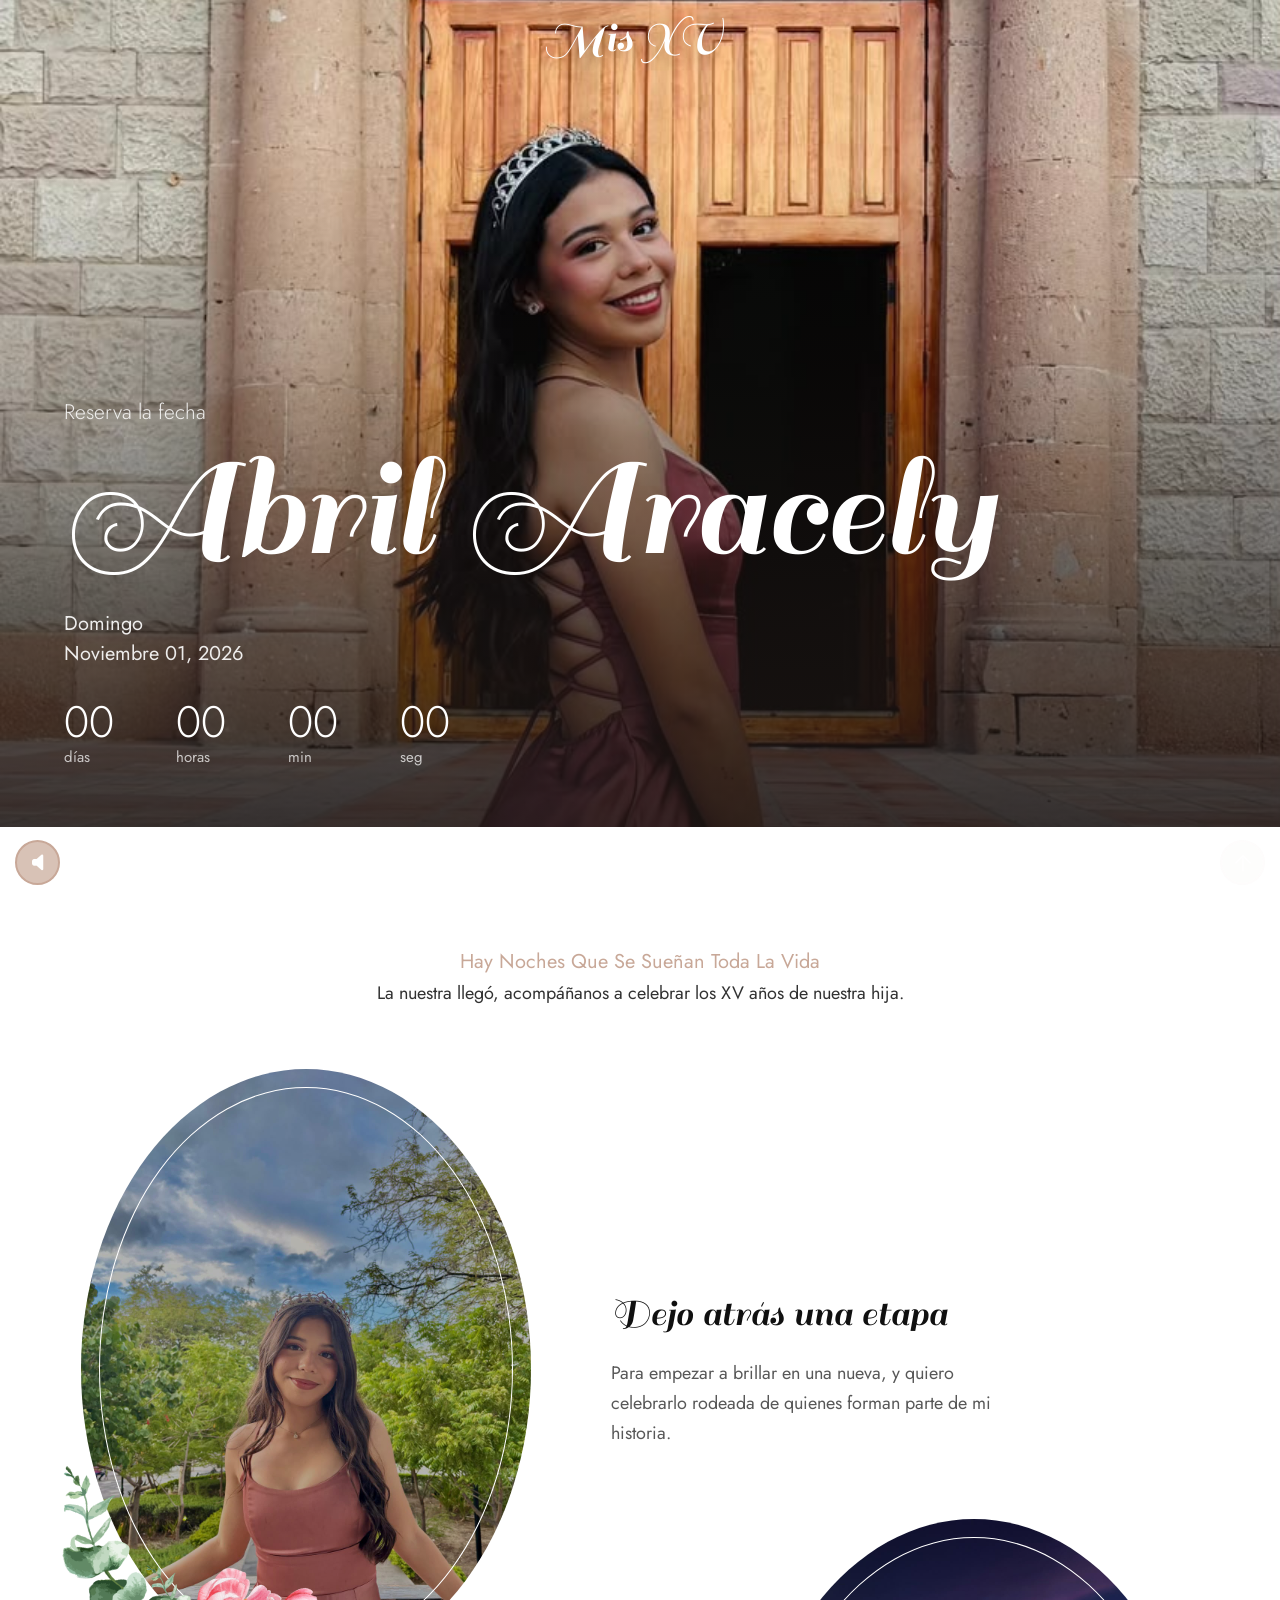
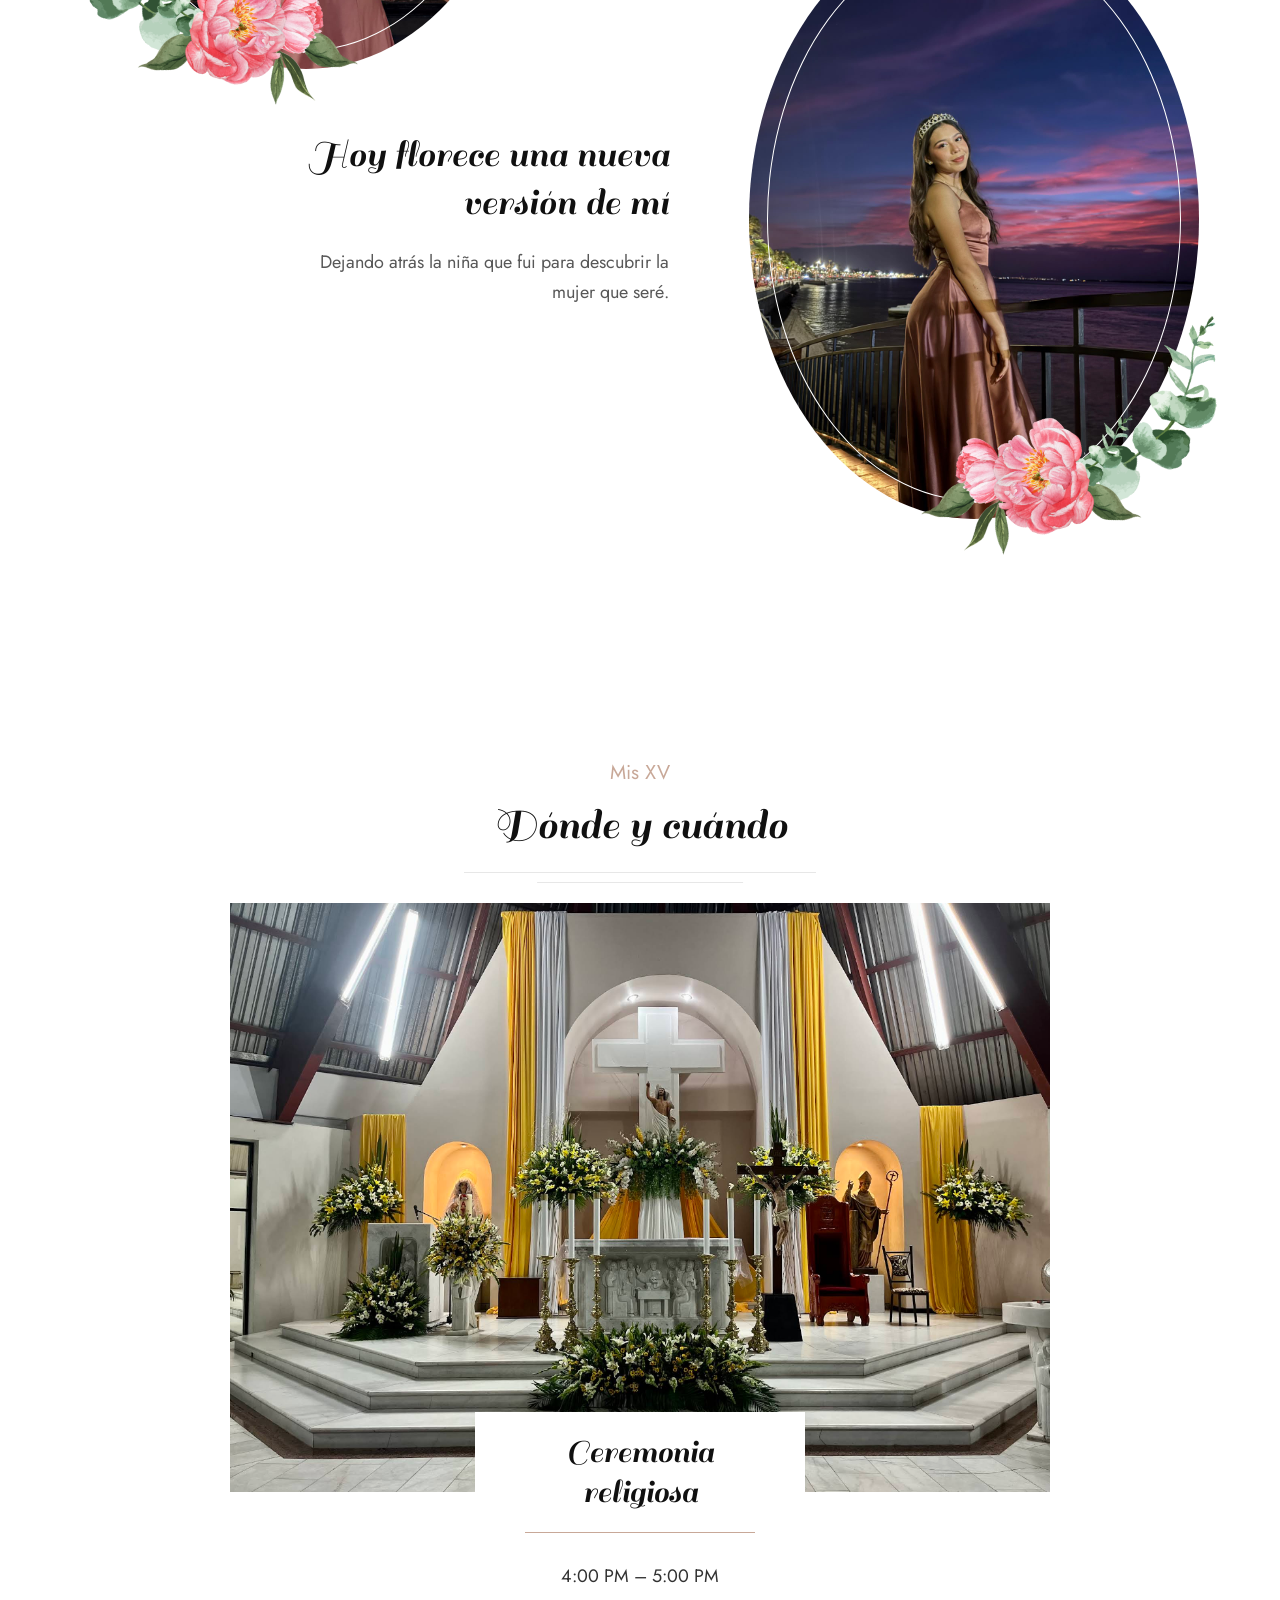
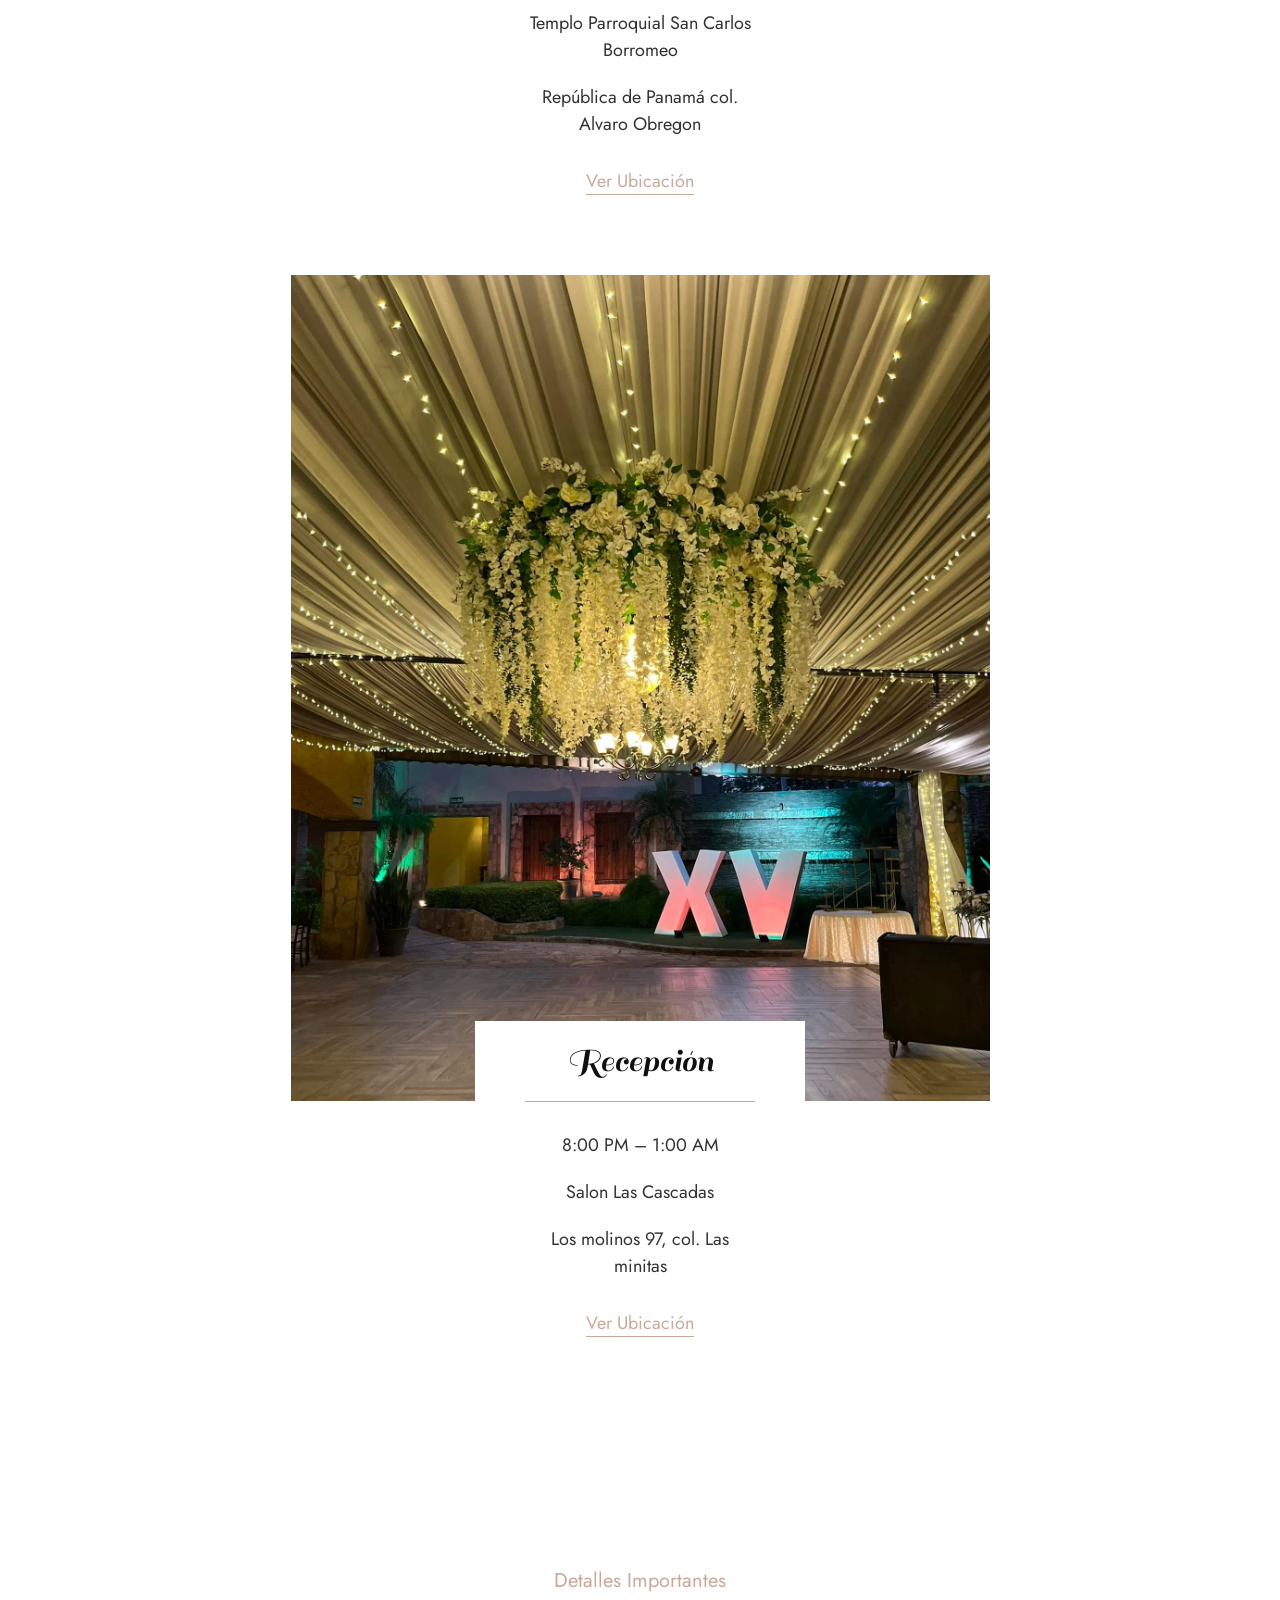
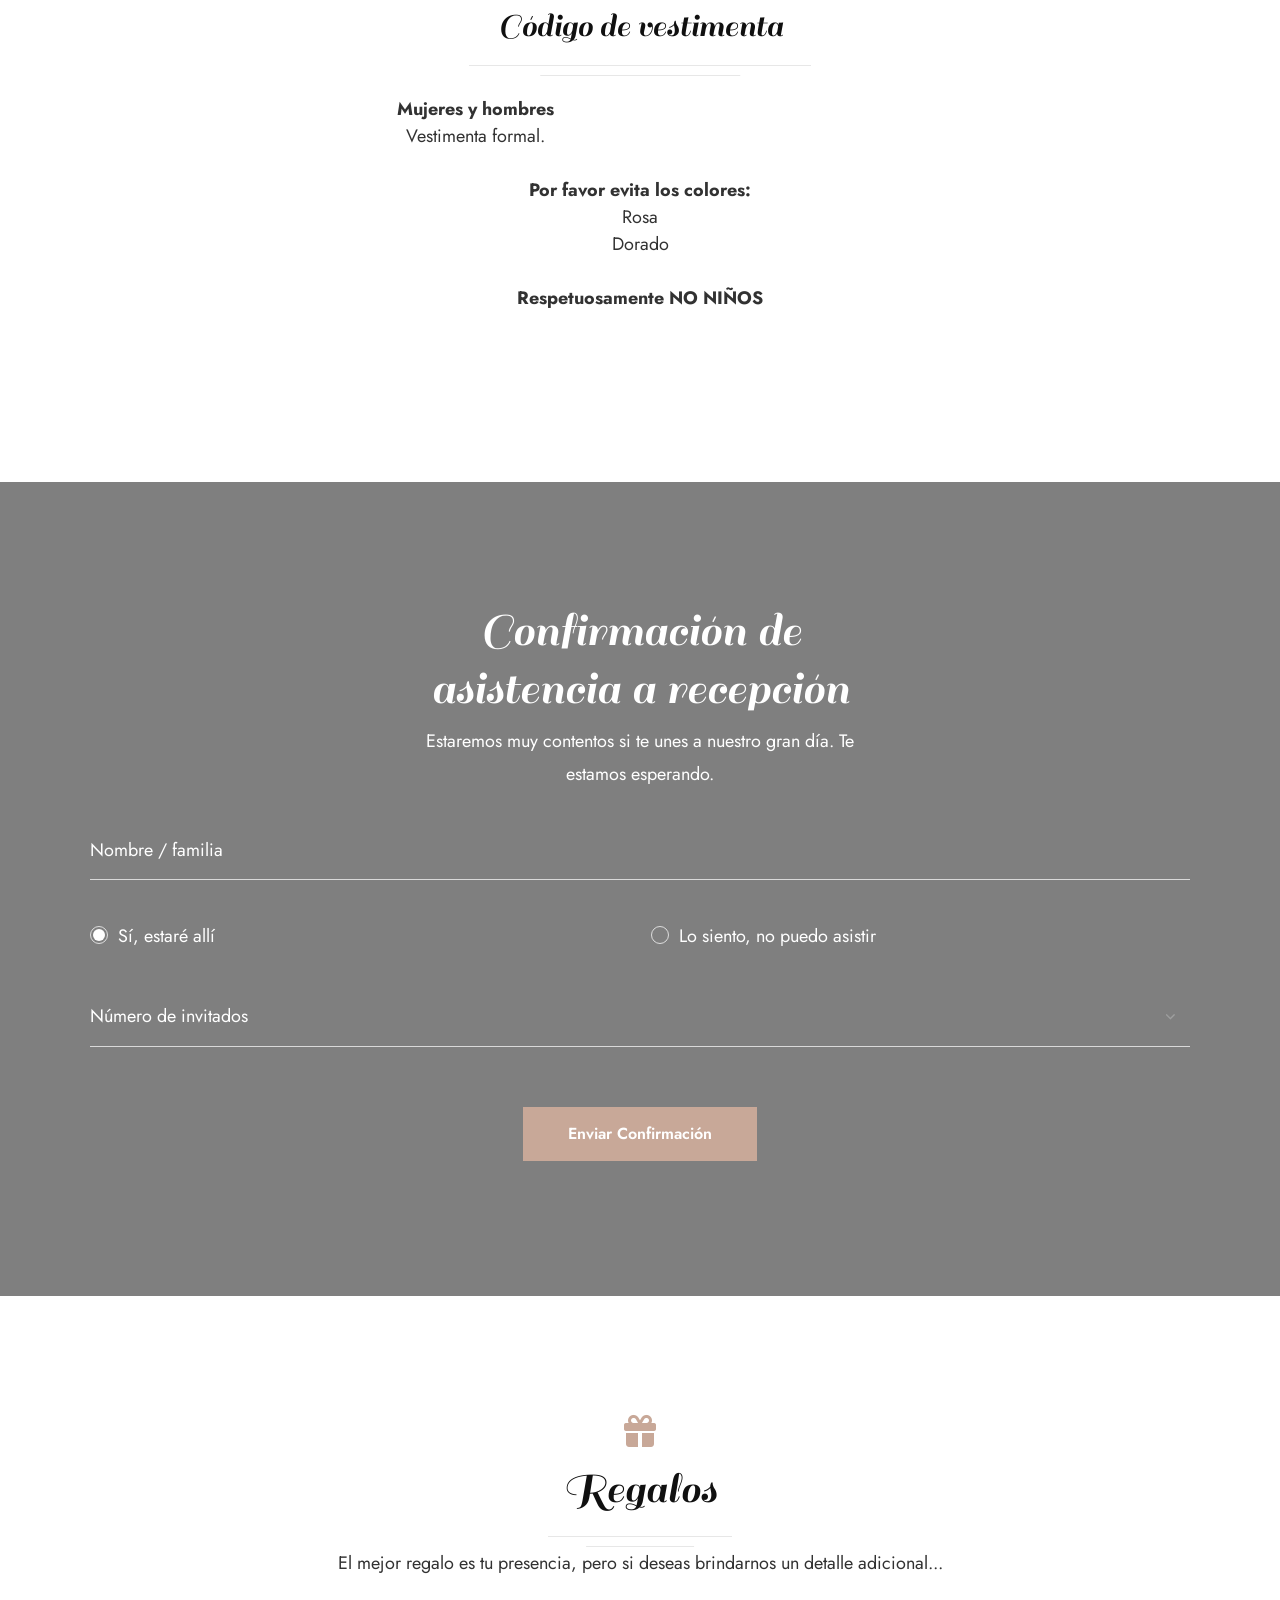
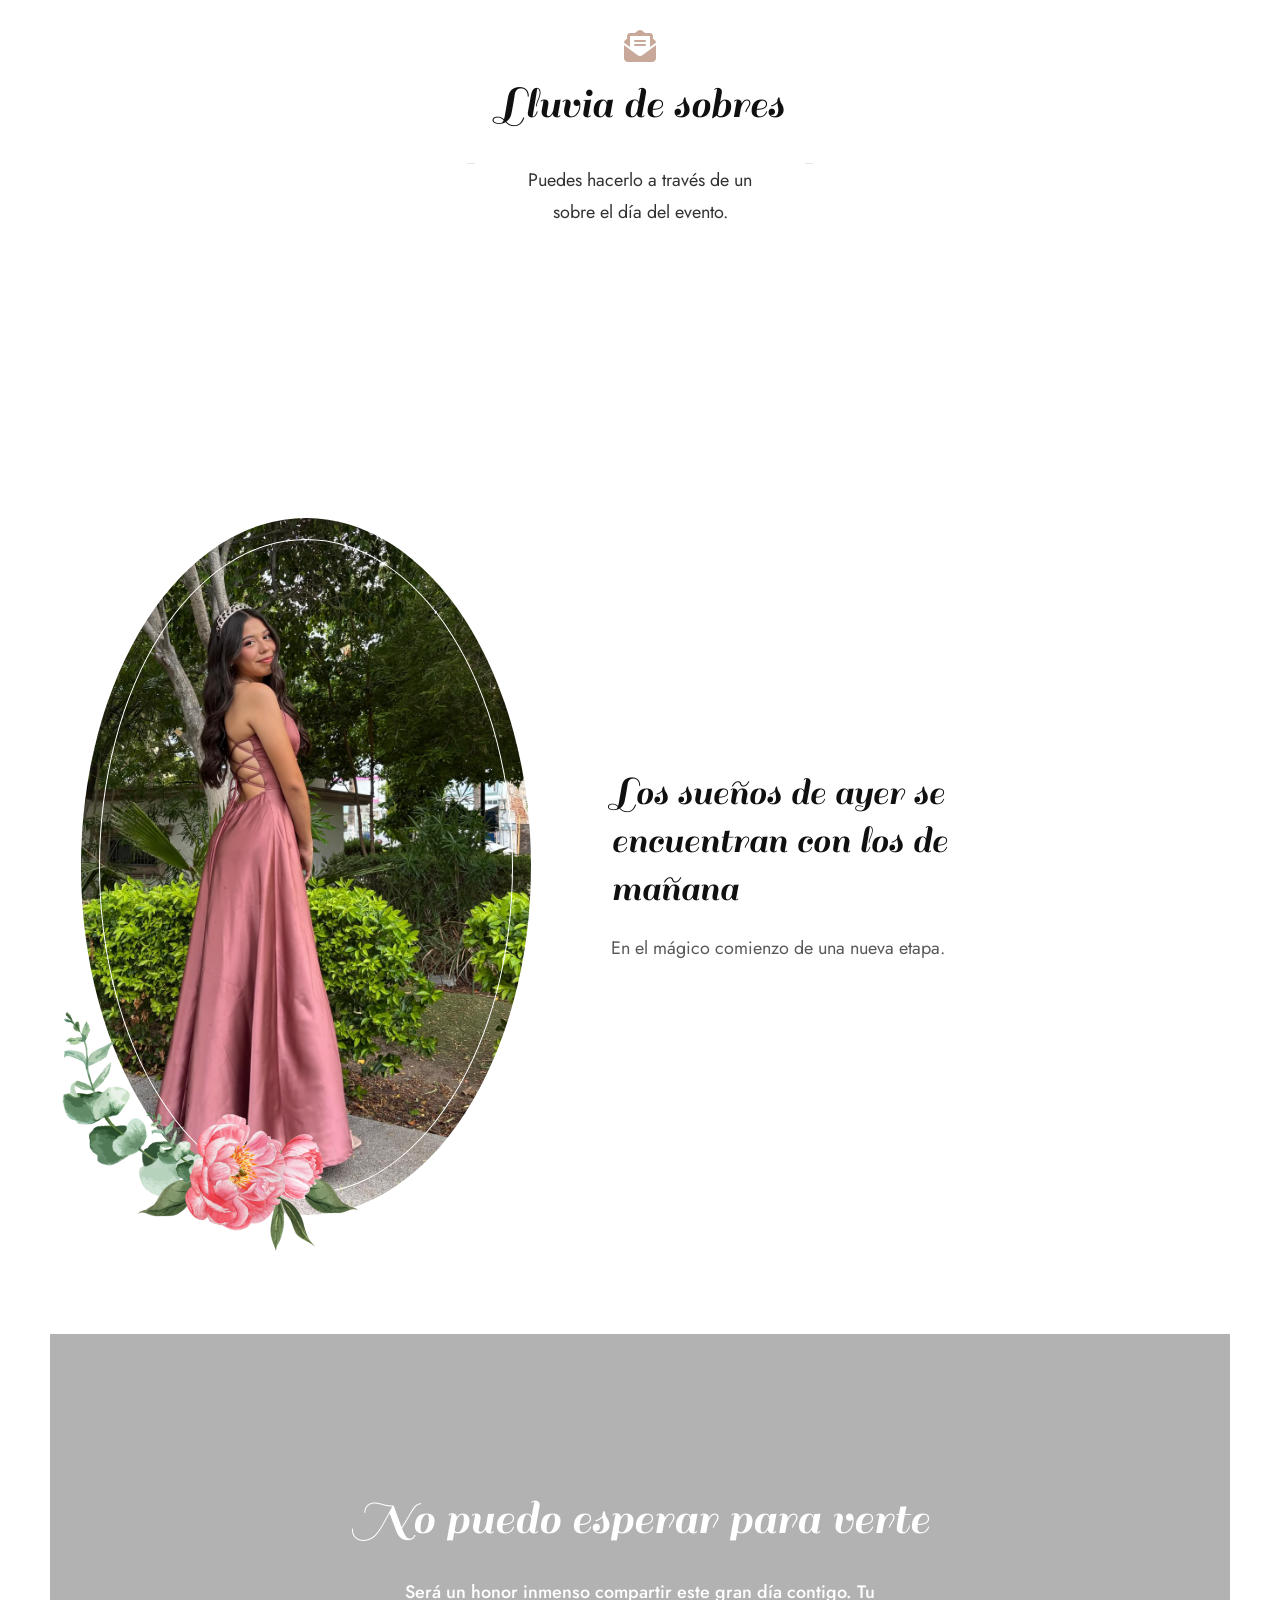
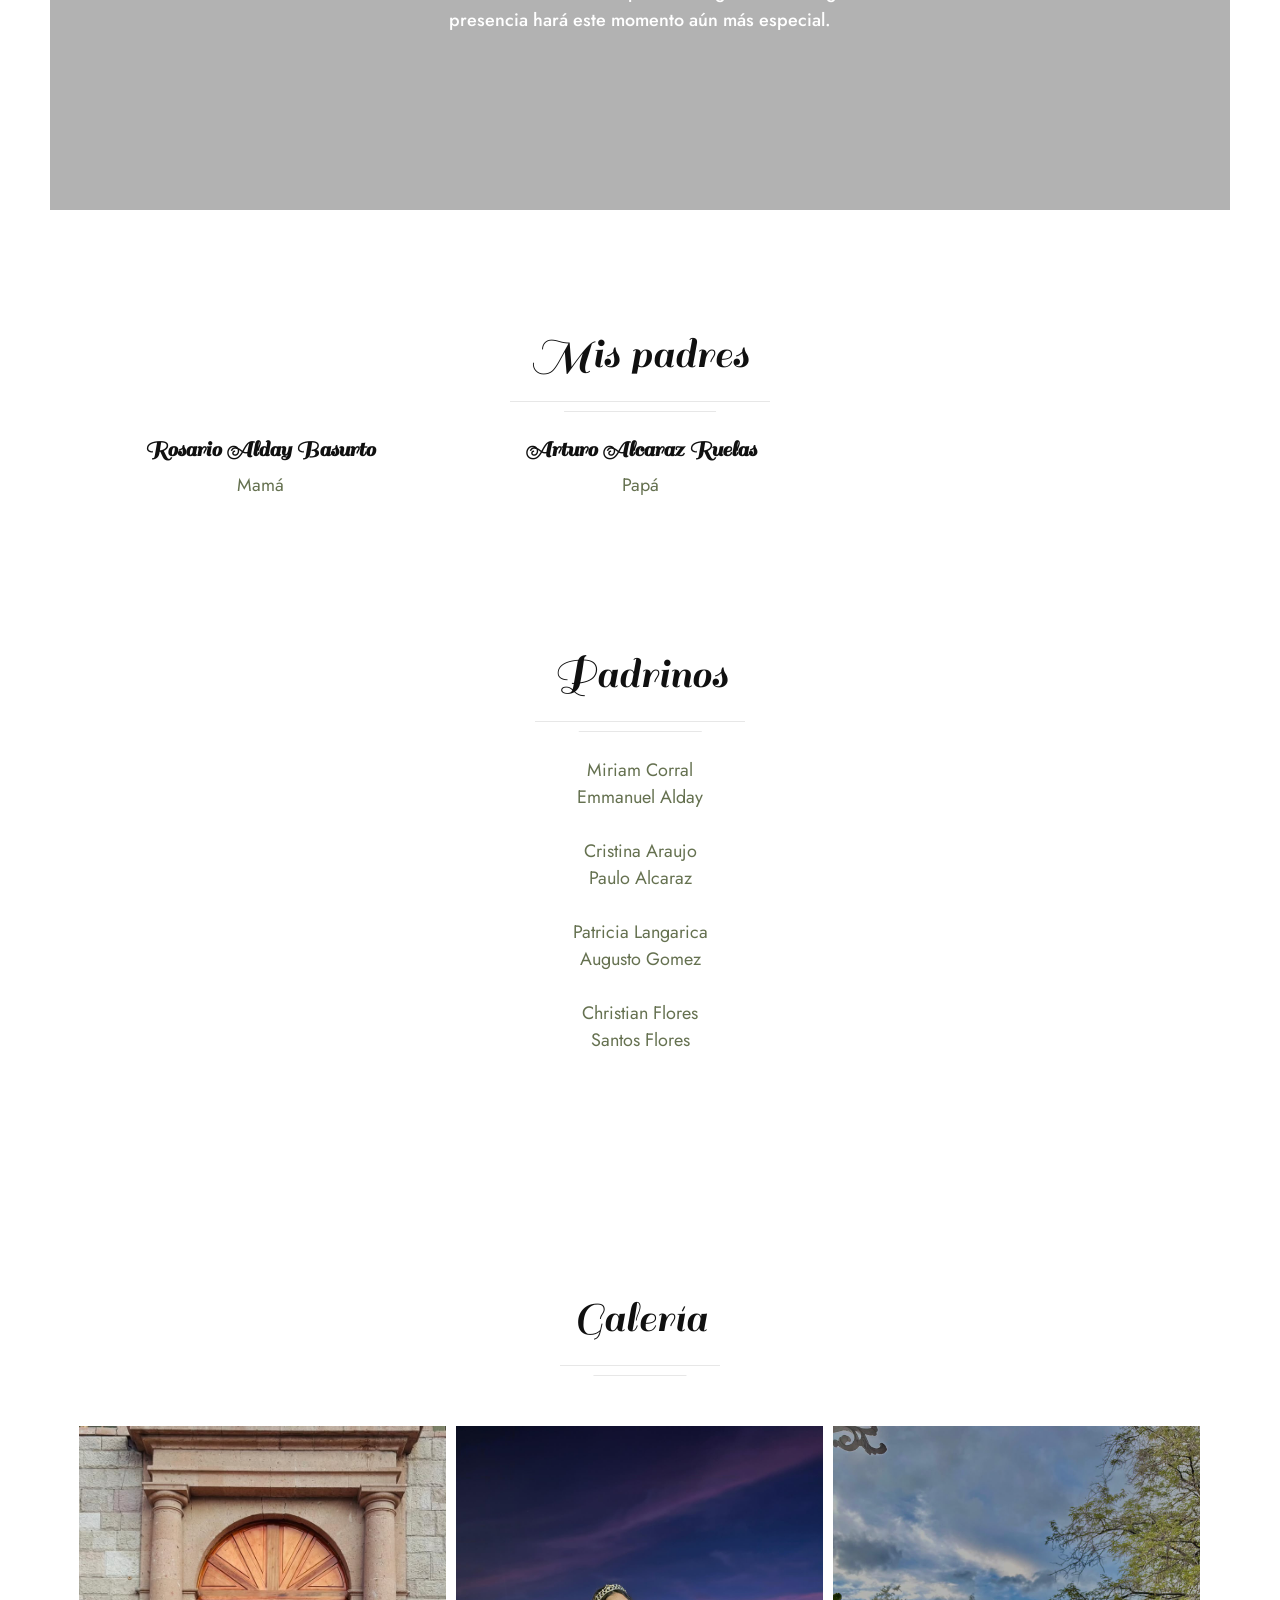
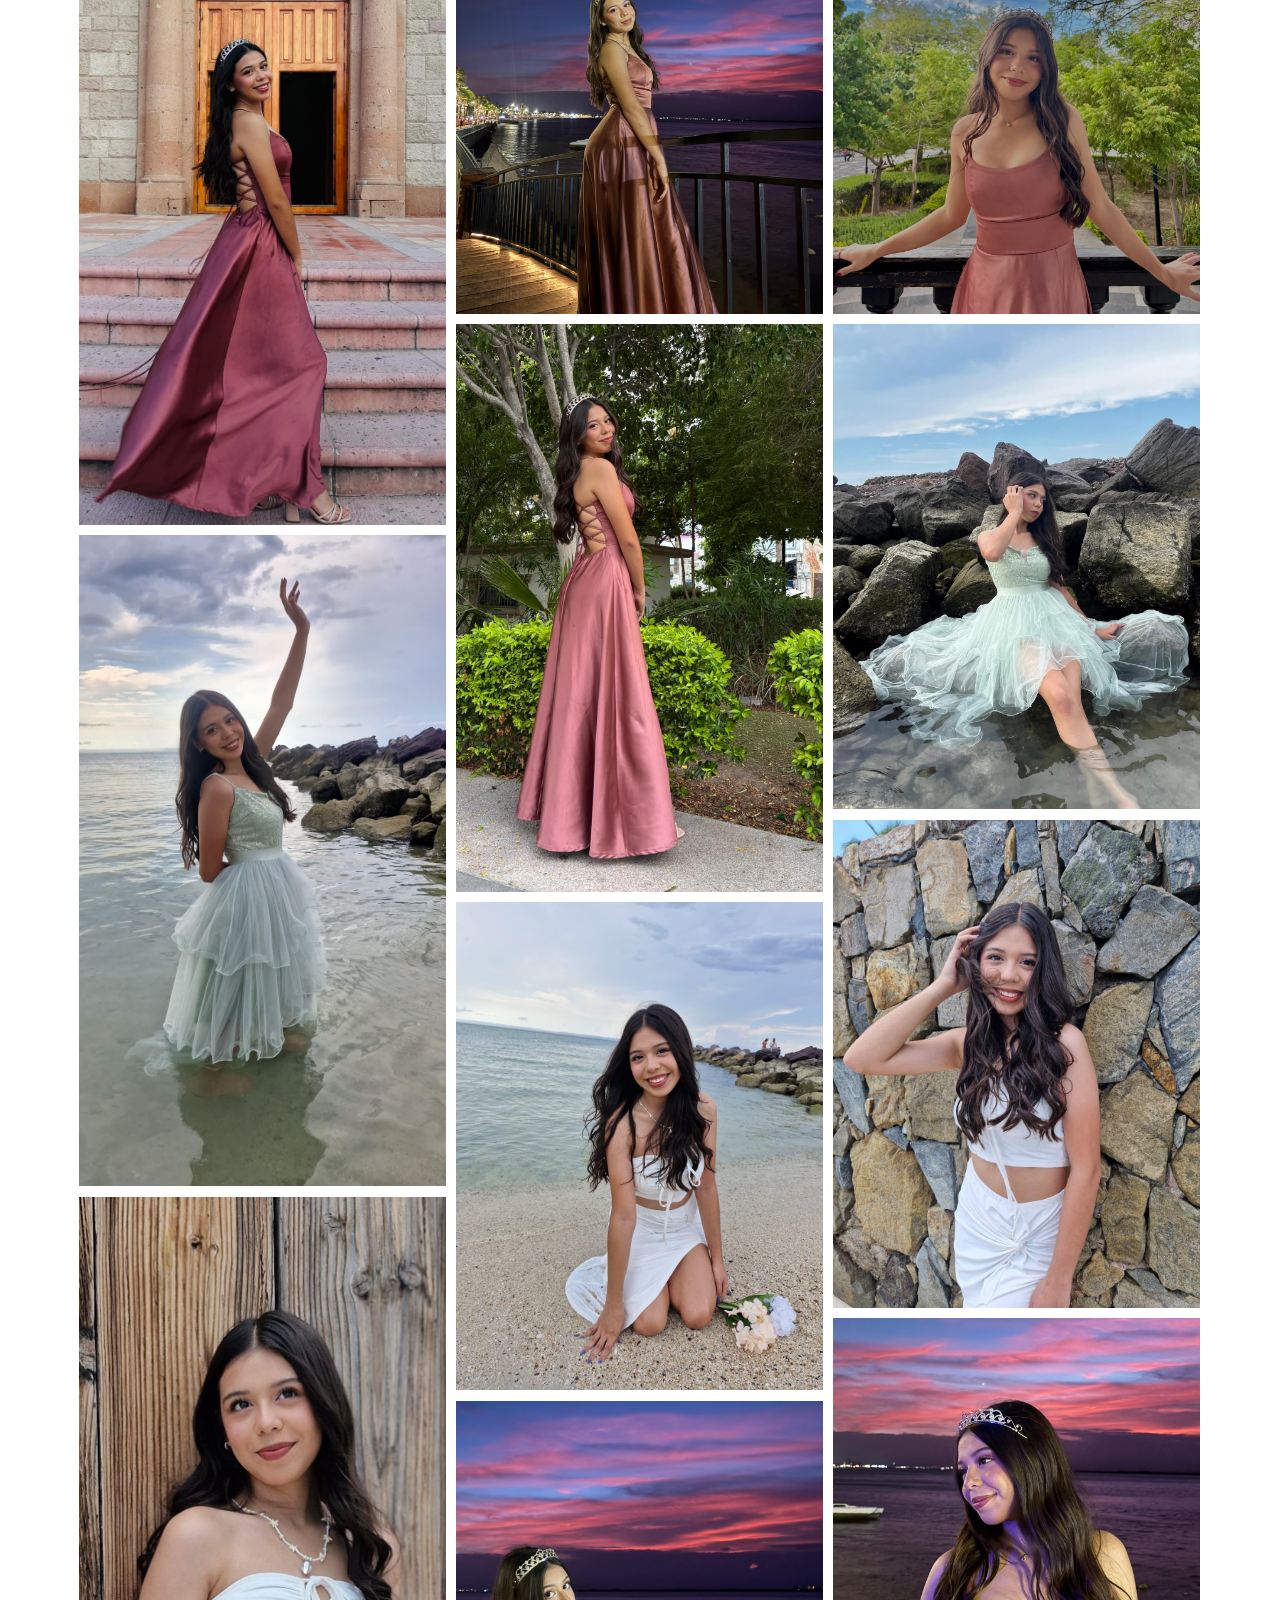
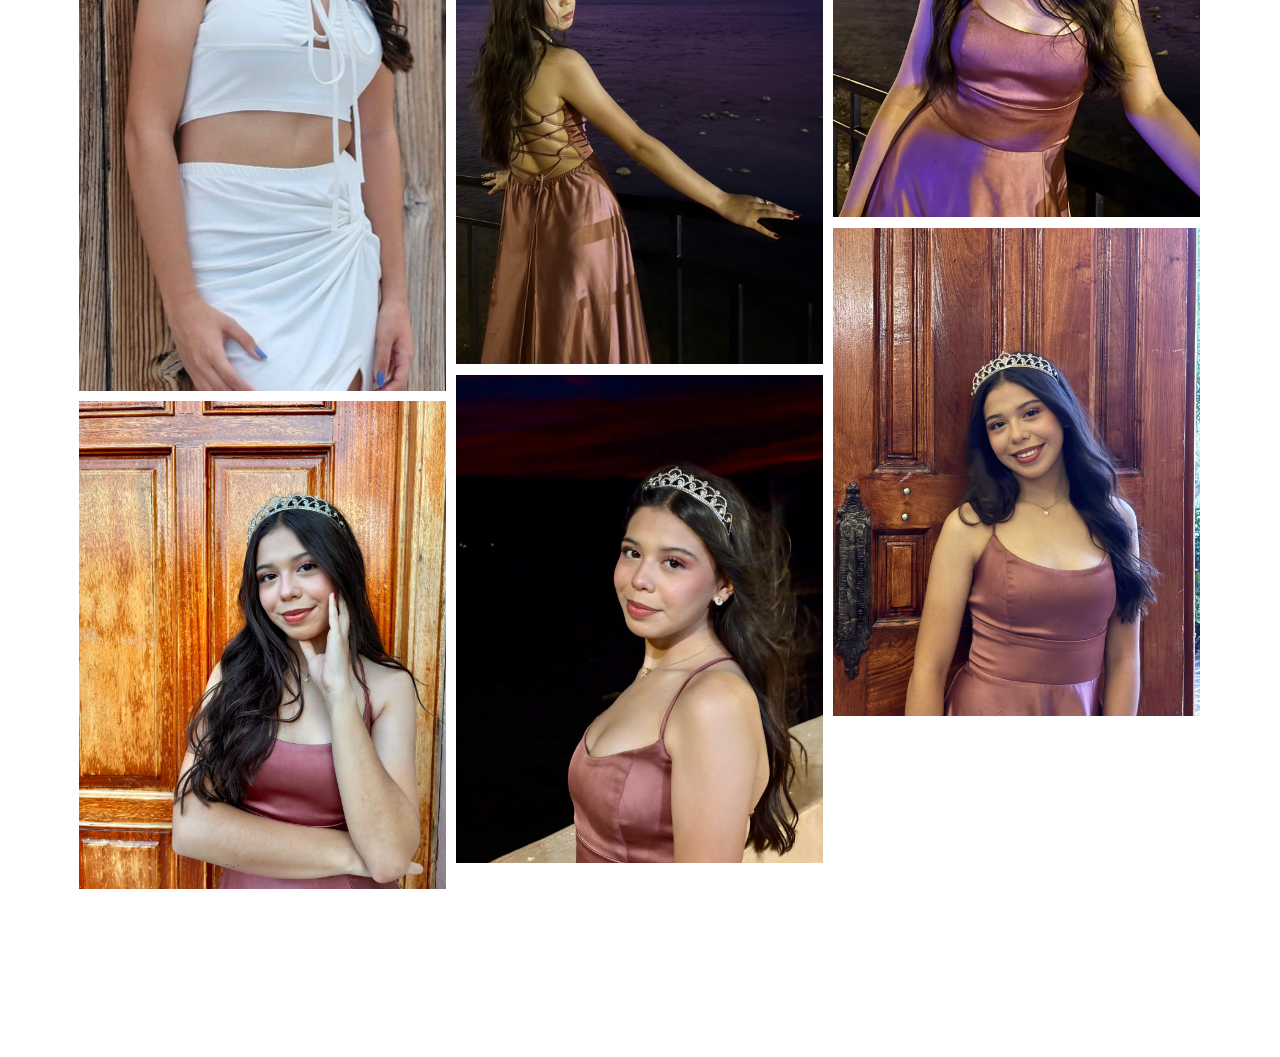
==== commit c28ed4c3: "se modifica og:image" ====
--- a/index.html
+++ b/index.html
@@ -10,7 +10,7 @@
     <meta property="og:title" content="Abril Aracely - Mis XV">
     <meta property="og:description" content="¡Estás Invitado! Acompáñanos en este día tan importante.">
     
-    <meta property="og:image" content="https://invitacionmisxv.github.io/assets/images/portfolio/16.jpg">
+    <meta property="og:image" content="https://invitacionmisxv.github.io/assets/images/portfolio/1.jpg">
     
     <meta property="og:image:width" content="500">
     <meta property="og:image:height" content="350">
